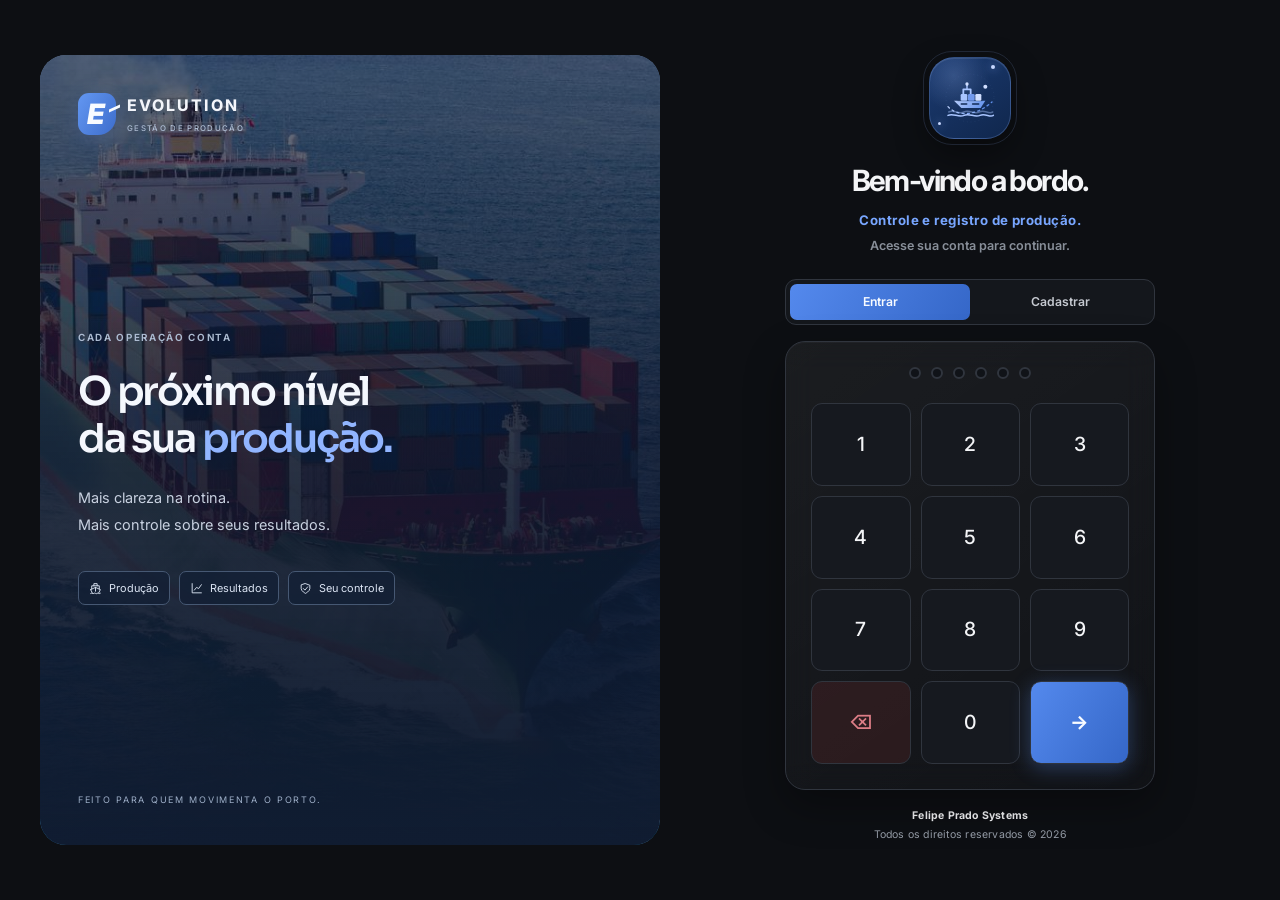
==== index.html @ 331cbc23 "Add files via upload" ====
<!DOCTYPE html>
<html lang="pt-BR">
<head>
    <meta charset="UTF-8">
    <meta name="viewport" content="width=device-width, initial-scale=1.0, maximum-scale=1.0, user-scalable=no, viewport-fit=cover">
    <meta name="theme-color" content="#0d0f13">
    <meta name="apple-mobile-web-app-capable" content="yes">
    <meta name="mobile-web-app-capable" content="yes">
    <meta name="apple-mobile-web-app-status-bar-style" content="black-translucent">
    <meta name="apple-mobile-web-app-title" content="Evolution">
    <title>EVOLUTION V7.1 | Felipe Prado Systems</title>
    <link rel="icon" type="image/svg+xml" href="[data-uri]">
    <link rel="stylesheet" href="estilos.css?v=7.1">
    <link rel="stylesheet" href="visual.css?v=7.1">
    <script src="https://www.gstatic.com/firebasejs/10.14.1/firebase-app-compat.js"></script>
    <script src="https://www.gstatic.com/firebasejs/10.14.1/firebase-auth-compat.js"></script>
    <script src="https://www.gstatic.com/firebasejs/10.14.1/firebase-firestore-compat.js"></script>
    <script src="https://www.gstatic.com/firebasejs/10.14.1/firebase-storage-compat.js"></script>
    <script src="https://cdnjs.cloudflare.com/ajax/libs/jspdf/2.5.1/jspdf.umd.min.js"></script>
    <script src="https://cdnjs.cloudflare.com/ajax/libs/jspdf-autotable/3.5.28/jspdf.plugin.autotable.min.js"></script>
</head>
<body>
    <div class="ambient-bg"></div>
    <div class="toast-container" id="toastContainer"></div>
    <div id="goalCelebrationContainer"></div>

    <!-- TELA DE BLOQUEIO NÃO-VIP (01/04/2026+) -->
    <div id="turtleBlockScreen" class="turtle-screen-hidden">
        <div class="turtle-bg-text">VIP • VIP • VIP • VIP • VIP • VIP • VIP • VIP • VIP • VIP • VIP • VIP • VIP • VIP • VIP • VIP • VIP • VIP</div>
        <video id="turtleChar" autoplay muted playsinline>
            <source src="turtle.mp4" type="video/mp4">
        </video>
        <div id="turtleBubble" class="turtle-bubble-hidden"></div>
        <div class="turtle-loading-box">
            <div class="turtle-loading-label">
                <span id="turtleLoadingText">Carregando suas informações</span><span class="turtle-dots"><span>.</span><span>.</span><span>.</span></span>
            </div>
            <div class="turtle-progress-track">
                <div class="turtle-progress-bar" id="turtleProgressBar"></div>
            </div>
            <div class="turtle-progress-pct" id="turtleProgressPct">0%</div>
        </div>
        <button onclick="if(window.TurtleBlock)window.TurtleBlock.hide();app.logout();" style="position:absolute;bottom:22px;right:22px;background:rgba(255,255,255,0.08);color:#aac;border:1px solid rgba(255,255,255,0.18);border-radius:8px;padding:7px 18px;font-size:0.8rem;cursor:pointer;z-index:30;letter-spacing:0.04em;">Sair</button>
    </div>

    <!-- MODAIS -->
    <div class="modal-overlay" id="iosInstallModal" onclick="app.closeModalOnOverlay(event, 'iosInstallModal')">
        <div class="modal-content">
            <div class="modal-header" style="justify-content: center;">
                <h3 class="modal-title" style="color: var(--primary);">Instalar no iPhone</h3>
            </div>
            <div class="modal-body">
                <p style="margin-bottom: 20px; font-size: 0.9rem; color: var(--text-secondary); line-height: 1.5; text-align: center;">A Apple não permite instalação automática. Siga os passos:</p>
                <div class="ios-steps">
                    <div class="ios-step"><div class="ios-step-icon">1</div><div>Toque no botão Compartilhar na barra inferior do Safari</div></div>
                    <div class="ios-step"><div class="ios-step-icon">2</div><div>Role para baixo e toque em Adicionar à Tela de Início</div></div>
                    <div class="ios-step"><div class="ios-step-icon">3</div><div>Toque em Adicionar no canto superior direito</div></div>
                </div>
                <button class="btn btn-glass" onclick="app.closeModal('iosInstallModal')" style="width: 100%;">Entendi</button>
            </div>
        </div>
    </div>

    <div class="modal-overlay" id="confirmActionModal" onclick="app.closeModalOnOverlay(event, 'confirmActionModal')">
        <div class="modal-content" style="text-align: center;">
            <div class="modal-header" style="justify-content: center;"><h3 class="modal-title" id="confirmActionTitle" style="color: var(--danger);">Confirmação</h3></div>
            <div class="modal-body">
                <div style="font-size: 2.5rem; margin-bottom: 16px;" id="confirmActionIcon"><span class="ui-icon icon-warning" aria-hidden="true"></span></div>
                <p style="margin-bottom: 20px; font-size: 0.9rem; color: var(--text-secondary);" id="confirmActionText">Tem certeza?</p>
                <div style="display: flex; gap: 10px;">
                    <button class="btn btn-glass" onclick="app.closeModal('confirmActionModal')">Cancelar</button>
                    <button class="btn btn-danger" id="btnConfirmActionExec">Confirmar</button>
                </div>
            </div>
        </div>
    </div>

    <!-- Edit Record Modal -->
    <div class="modal-overlay" id="editModal" onclick="app.closeModalOnOverlay(event, 'editModal')">
        <div class="modal-content" style="max-width: 380px;">
            <div class="modal-header"><h3 class="modal-title">Editar Registro</h3></div>
            <div class="modal-body">
                <div class="input-group">
                    <label class="input-label">Navio</label>
                    <input type="text" id="editNavio" style="text-transform: uppercase;">
                </div>
                <div class="input-group">
                    <label class="input-label">Porto</label>
                    <select id="editPorto"><option value="brmao">BrMao</option><option value="brita">BrIta</option></select>
                </div>
                <div class="input-row">
                    <div class="input-group"><label class="input-label">Data</label><input type="date" id="editData" onchange="app.adjustEditTipoForDate()"></div>
                    <div class="input-group"><label class="input-label">Conf.</label><input type="number" id="editQtdConf" min="1" step="1"></div>
                </div>
                <div class="input-row">
                    <div class="input-group"><label class="input-label">Turno</label><select id="editTurno" onchange="app.adjustEditFields()"><option value="07x15">07x15</option><option value="15x23">15x23</option><option value="23x07">23x07</option><option value="07x19">07x19</option><option value="19x07">19x07</option></select></div>
                    <div class="input-group"><label class="input-label">Tipo</label><select id="editTipo"><option value="normal">Normal</option><option value="feriado">Feriado</option></select></div>
                </div>
                <div id="editCampos">
                    <div class="input-row">
                        <div class="input-group"><label class="input-label">15h-19h</label><input type="number" id="editP1" placeholder="0"></div>
                        <div class="input-group"><label class="input-label">19h-23h</label><input type="number" id="editP2" placeholder="0"></div>
                    </div>
                </div>
                <div style="display: flex; gap: 10px; margin-top: 16px; justify-content: flex-end;">
                    <button class="btn btn-glass" onclick="app.closeModal('editModal')">Cancelar</button>
                    <button class="btn btn-primary" onclick="app.saveEditedEntry()">Salvar</button>
                </div>
            </div>
        </div>
    </div>

    <!-- Aviso exibido enquanto o BrIta ainda aguarda liberacao -->
    <div class="modal-overlay" id="britaNoticeModal" onclick="app.closeModalOnOverlay(event, 'britaNoticeModal')">
        <div class="modal-content" style="max-width: 400px; text-align: center;">
            <div class="modal-header" style="justify-content: center;">
                <h3 class="modal-title" style="color: var(--accent);">BrIta em atualização</h3>
            </div>
            <div class="modal-body">
                <div style="font-size: 2.3rem; margin-bottom: 14px;"><span class="ui-icon icon-clock" aria-hidden="true"></span></div>
                <p style="font-size: 0.9rem; color: var(--text-secondary); line-height: 1.6; margin-bottom: 20px;">
                    A opção BrIta está em fase de implantação. O desenvolvimento aguarda a confirmação da operação em outro porto e a validação dos valores aplicáveis. Assim que essas informações forem confirmadas, o administrador liberará o uso desta opção.
                </p>
                <button class="btn btn-primary" onclick="app.closeModal('britaNoticeModal')">Entendi</button>
            </div>
        </div>
    </div>

    <!-- Confirmar Registro (pre-visualizacao antes de ir para o historico) -->
    <div class="modal-overlay" id="entryPreviewModal" onclick="app.closeModalOnOverlay(event, 'entryPreviewModal')">
        <div class="modal-content" style="max-width: 400px;">
            <div class="modal-header" style="justify-content: center;">
                <h3 class="modal-title" style="color: var(--success);">Confirmar Registro</h3>
            </div>
            <div class="modal-body">
                <p style="text-align:center; font-size: 0.8rem; color: var(--text-secondary); margin-bottom: 14px;">Confira os dados antes de adicionar ao histórico</p>
                <div class="entry-preview-card" id="entryPreviewCard"></div>
                <div style="display:flex; gap:10px; margin-top:18px;">
                    <button class="btn btn-glass" onclick="app.editPendingEntry()"><span class="ui-icon icon-edit" aria-hidden="true"></span> Editar</button>
                    <button class="btn btn-success" id="btnConfirmEntry" onclick="app.confirmSaveEntry()">✓ Confirmar</button>
                </div>
            </div>
        </div>
    </div>

    <!-- Day Summary Modal -->
    <div class="modal-overlay" id="daySummaryModal" onclick="app.closeModalOnOverlay(event, 'daySummaryModal')">
        <div class="modal-content" style="max-width: 400px;">
            <div class="modal-header">
                <h3 class="modal-title" id="daySummaryTitle" style="display:flex;align-items:center;gap:8px;">
                    <span style="font-size:1.1rem;"><span class="ui-icon icon-calendar" aria-hidden="true"></span></span> Resumo do Dia
                </h3>
                <button class="modal-close" onclick="app.closeModal('daySummaryModal')">✕</button>
            </div>
            <div class="modal-body" style="padding-top:0;">
                <div id="daySummaryContent"></div>
                <div style="margin-top: 14px;">
                    <button class="btn btn-glass" onclick="app.closeModal('daySummaryModal')" style="height:40px;">Fechar</button>
                </div>
            </div>
        </div>
    </div>

    <div class="modal-overlay" id="confirmModal" onclick="app.closeModalOnOverlay(event, 'confirmModal')">
        <div class="modal-content" style="text-align: center;">
            <div class="modal-header" style="justify-content: center;"><h3 class="modal-title" style="color: var(--danger);">Confirmar Exclusao</h3></div>
            <div class="modal-body">
                <div style="font-size: 2.5rem; margin-bottom: 16px;"><span class="ui-icon icon-trash" aria-hidden="true"></span></div>
                <p style="margin-bottom: 20px; font-size: 0.9rem; color: var(--text-secondary);">Tem certeza que deseja excluir este registro permanentemente?</p>
                <div style="display: flex; gap: 10px;">
                    <button class="btn btn-glass" onclick="app.closeModal('confirmModal')">Cancelar</button>
                    <button class="btn btn-danger" onclick="app.executeDelete()">Excluir</button>
                </div>
            </div>
        </div>
    </div>

    <!-- DELETE AVATAR CONFIRM MODAL -->
    <div class="modal-overlay" id="deleteAvatarModal" onclick="app.closeModalOnOverlay(event, 'deleteAvatarModal')">
        <div class="modal-content" style="text-align: center;">
            <div class="modal-header" style="justify-content: center;"><h3 class="modal-title" style="color: var(--danger);">Remover Foto</h3></div>
            <div class="modal-body">
                <div style="font-size: 2.5rem; margin-bottom: 16px;"><span class="ui-icon icon-trash" aria-hidden="true"></span></div>
                <p style="margin-bottom: 20px; font-size: 0.9rem; color: var(--text-secondary);">Tem certeza que deseja remover sua foto de perfil?</p>
                <div style="display: flex; gap: 10px;">
                    <button class="btn btn-glass" onclick="app.closeModal('deleteAvatarModal')">Cancelar</button>
                    <button class="btn btn-danger" onclick="app.executeDeleteAvatar()">Remover</button>
                </div>
            </div>
        </div>
    </div>

    <!-- LOGIN SCREEN -->
    <div class="login-screen" id="loginScreen">
        <div class="login-story"><a class="brand-lockup" href="#"> <span class="brand-symbol">E<span></span></span><span>EVOLUTION<small>GESTÃO DE PRODUÇÃO</small></span></a><div class="login-story-copy"><span class="workspace-eyebrow">CADA OPERAÇÃO CONTA</span><h2>O próximo nível<br>da sua <span>produção.</span></h2><p>Mais clareza na rotina.<br>Mais controle sobre seus resultados.</p><div class="login-story-tags"><span><span class="ui-icon icon-ship" aria-hidden="true"></span> Produção</span><span><span class="ui-icon icon-chart" aria-hidden="true"></span> Resultados</span><span><span class="ui-icon icon-shield" aria-hidden="true"></span> Seu controle</span></div></div><span class="login-story-footer">FEITO PARA QUEM MOVIMENTA O PORTO.</span></div><div class="login-container">
            <div class="login-hero">
                <div class="sindicato-emblem login-voyage-emblem" aria-hidden="true">
                    <span class="emblem-orbit emblem-orbit-one"></span>
                    <span class="emblem-orbit emblem-orbit-two"></span>
                    <svg class="sindicato-icon login-voyage-icon" viewBox="0 0 96 96" fill="none" xmlns="http://www.w3.org/2000/svg">
                        <circle class="voyage-compass" cx="48" cy="48" r="36" stroke="currentColor" stroke-opacity=".16"/>
                        <path class="voyage-route" d="M15 61C28 75 55 77 81 54" stroke="url(#voyageGradient)" stroke-width="2" stroke-linecap="round" stroke-dasharray="3 5"/>
                        <path class="voyage-wave voyage-wave-back" d="M16 69C24 65 31 73 39 69C47 65 54 73 62 69C70 65 76 73 82 69" stroke="currentColor" stroke-width="2.3" stroke-linecap="round"/>
                        <g class="voyage-ship">
                            <path d="M24 52H71L64 63H35L24 52Z" fill="url(#voyageGradient)"/>
                            <path d="M30 52H66" stroke="#112A54" stroke-width="2" stroke-linecap="round" opacity=".42"/>
                            <rect class="voyage-container voyage-container-one" x="34" y="42" width="10" height="10" rx="1.8" fill="#A9C5FF"/>
                            <rect class="voyage-container voyage-container-two" x="45" y="42" width="10" height="10" rx="1.8" fill="#7199ED"/>
                            <rect class="voyage-container voyage-container-three" x="56" y="42" width="9" height="10" rx="1.8" fill="#D1DFFF"/>
                            <path d="M38 42V35H49V42" stroke="currentColor" stroke-width="2.7" stroke-linejoin="round"/>
                            <path d="M43.5 35V29" stroke="currentColor" stroke-width="2.2" stroke-linecap="round"/>
                            <circle class="voyage-beacon" cx="43.5" cy="27" r="2.5" fill="#C7D8FF"/>
                            <path d="M35 57H43M52 57H61" stroke="#112A54" stroke-width="2.4" stroke-linecap="round"/>
                        </g>
                        <path class="voyage-wave voyage-wave-front" d="M15 74C23 70 31 78 39 74C47 70 55 78 63 74C71 70 78 78 83 74" stroke="currentColor" stroke-width="2.3" stroke-linecap="round"/>
                        <circle class="voyage-spark" cx="71" cy="31" r="3" fill="#A9C5FF"/>
                        <defs><linearGradient id="voyageGradient" x1="25" y1="35" x2="70" y2="65" gradientUnits="userSpaceOnUse"><stop stop-color="#C7D8FF"/><stop offset="1" stop-color="#5F8FEA"/></linearGradient></defs>
                    </svg>
                </div>
                <h1 class="login-title">Bem-vindo a bordo.</h1>
                <p class="login-slogan">Controle e registro de produção.</p>
                <p class="login-subtitle">Acesse sua conta para continuar.</p>
            </div>

            <div class="login-mode-toggle">
                <button class="login-mode-btn active" onclick="app.setLoginMode('login')" id="btnModeLogin">Entrar</button>
                <button class="login-mode-btn" onclick="app.setLoginMode('register')" id="btnModeRegister">Cadastrar</button>
            </div>

            <div class="login-card">
                <div class="login-section active" id="loginSection">
                    <div class="pin-display" id="pinDisplay">
                        <div class="pin-dot"></div><div class="pin-dot"></div><div class="pin-dot"></div>
                        <div class="pin-dot"></div><div class="pin-dot"></div><div class="pin-dot"></div>
                    </div>
                    <div class="keypad">
                        <button class="key-btn" onclick="app.addDigit(1, this)">1</button>
                        <button class="key-btn" onclick="app.addDigit(2, this)">2</button>
                        <button class="key-btn" onclick="app.addDigit(3, this)">3</button>
                        <button class="key-btn" onclick="app.addDigit(4, this)">4</button>
                        <button class="key-btn" onclick="app.addDigit(5, this)">5</button>
                        <button class="key-btn" onclick="app.addDigit(6, this)">6</button>
                        <button class="key-btn" onclick="app.addDigit(7, this)">7</button>
                        <button class="key-btn" onclick="app.addDigit(8, this)">8</button>
                        <button class="key-btn" onclick="app.addDigit(9, this)">9</button>
                        <button class="key-btn delete" onclick="app.removeDigit(this)">⌫</button>
                        <button class="key-btn" onclick="app.addDigit(0, this)">0</button>
                        <button class="key-btn action" id="btnLoginAction" onclick="app.login()">→</button>
                    </div>
                </div>

                <div class="register-section" id="registerSection">
                    <div id="registerForm">
                        <div class="input-group">
                            <label class="input-label">Nome Completo</label>
                            <input type="text" id="regName" placeholder="Digite seu nome completo" style="text-transform: uppercase;">
                        </div>
                        <div class="input-group">
                            <label class="input-label">Senha (4 a 6 digitos)</label>
                            <input type="password" id="regCode" placeholder="Crie uma senha numerica" maxlength="6" inputmode="numeric">
                            <div class="input-hint">De 4 a 6 numeros. Esta sera sua senha de acesso.</div>
                        </div>
                        <div class="input-group">
                            <label class="input-label">Confirmar Senha</label>
                            <input type="password" id="regCodeConfirm" placeholder="Repita a senha" maxlength="6" inputmode="numeric">
                        </div>
                        <button class="btn btn-orange" onclick="app.submitRegistration()">Solicitar Cadastro</button>
                    </div>
                    <div id="registerStatus" class="register-status hidden">
                        <div class="register-status-icon"><span class="ui-icon icon-clock" aria-hidden="true"></span></div>
                        <div class="register-status-title">Cadastro em Análise</div>
                        <div class="register-status-text">Seu pedido foi enviado para aprovação do administrador.<br>Você receberá uma notificação quando for aprovado.</div>
                        <div style="margin-top: 12px;"><span class="pending-badge"><span class="pending-dot"></span>Aguardando Aprovação</span></div>
                        <button class="btn btn-glass" style="margin-top: 16px;" onclick="app.backToLogin()">Voltar para Login</button>
                    </div>
                </div>
            </div>

            <div class="login-footer"><div>Felipe Prado Systems</div><div>Todos os direitos reservados © 2026</div></div>
        </div>
    </div>

    <!-- MAIN APP -->
    <!-- AVISO ENCERRAMENTO GRATUITO - auto-remove apos 31/03/2026 -->
    <div class="modal-overlay" id="announcementModal" onclick="app.closeModalOnOverlay(event, 'announcementModal')">
        <div class="modal-content" style="text-align: center; border: 1px solid var(--border);">
            <div class="modal-header" style="justify-content: center;"><h3 class="modal-title" style="color: var(--primary); letter-spacing: 1px;">Aviso Importante</h3></div>
            <div class="modal-body" style="text-align: left; line-height: 1.7;">
                <p style="color: var(--text-secondary); font-size: 0.85rem; margin-bottom: 14px;">Nos últimos meses, o Evolution foi disponibilizado gratuitamente enquanto diversas melhorias eram implementadas. Durante esse período, o sistema evoluiu bastante com base no uso real — tornando-se uma ferramenta cada vez mais prática e essencial para o dia a dia.</p>
                <div style="background: rgba(239, 68, 68, 0.08); padding: 12px 14px; border-radius: 10px; margin-bottom: 14px; border-left: 3px solid var(--danger);">
                    <strong style="color: var(--danger); font-size: 0.9rem;">O acesso gratuito se encerra no dia 31/03.</strong>
                </div>
                <p style="color: var(--text); font-size: 0.85rem; margin-bottom: 14px;">A partir de abril, o Evolution passa a operar no formato VIP com mensalidade de <strong style="color: var(--primary);">R$ 25,00</strong> — para manter o sistema funcionando com suporte e atualizações constantes.</p>
                <div style="background: rgba(37, 99, 235, 0.06); padding: 12px 14px; border-radius: 10px; margin-bottom: 16px; border-left: 3px solid var(--primary);">
                    <span style="color: var(--text); font-size: 0.82rem;">Caso prefira não aderir, salve seus dados antes do prazo:<br><strong style="color: var(--primary);">Configurações → Baixar PDF</strong></span>
                </div>
                <p style="color: var(--text-secondary); font-size: 0.8rem; margin-bottom: 4px;">Agradecemos a todos que fizeram parte dessa fase de evolução do aplicativo.</p>
                <p style="color: var(--text); font-weight: 800; font-size: 0.85rem;">Felipe Prado</p>
            </div>
            <button class="btn btn-primary" onclick="app.confirmAnnouncement()" style="width: 100%;">Confirmar</button>
        </div>
    </div>

    <div class="app-container hidden" id="mainApp">
        <!-- BANNER AVISO - auto-remove apos 31/03/2026 -->
        <div id="announcementBanner" class="announcement-banner hidden" onclick="app.openModal('announcementModal')">
            <span><span class="ui-icon icon-warning" aria-hidden="true"></span> Acesso gratuito encerra 31/03 — <strong>Saiba mais</strong></span>
        </div>
        <aside class="app-sidebar" aria-label="Menu principal">
            <a class="brand-lockup" href="#mainApp" data-workspace-target="overview"><span class="brand-symbol">E<span></span></span><span>EVOLUTION<small>GESTÃO DE PRODUÇÃO</small></span></a>
            <div class="sidebar-label">WORKSPACE</div>
            <nav class="sidebar-nav"><button type="button" class="workspace-nav active" data-workspace-target="overview" aria-current="page"><span class="ui-icon icon-chart" aria-hidden="true"></span><span>Visão geral</span></button><button type="button" class="workspace-nav" data-workspace-target="secNew"><span class="ui-icon icon-plus" aria-hidden="true"></span><span>Registrar produção</span><span class="nav-plus">+</span></button><button type="button" class="workspace-nav" data-workspace-target="secCal"><span class="ui-icon icon-calendar" aria-hidden="true"></span><span>Calendário</span></button><button type="button" class="workspace-nav" data-workspace-target="secRel"><span class="ui-icon icon-report" aria-hidden="true"></span><span>Gerar relatório</span></button><button type="button" class="workspace-nav" data-workspace-target="secSim"><span class="ui-icon icon-calculator" aria-hidden="true"></span><span>Simulador rápido</span></button><button type="button" class="workspace-nav" data-workspace-target="secChart"><span class="ui-icon icon-chart" aria-hidden="true"></span><span>Performance</span></button><button type="button" class="workspace-nav" data-workspace-target="secHist"><span class="ui-icon icon-inbox" aria-hidden="true"></span><span>Histórico</span></button></nav>
            <div class="sidebar-bottom"><div class="sidebar-port"><span class="ui-icon icon-anchor" aria-hidden="true"></span><span>Conectado à sua jornada<small>Do porto aos seus resultados.</small></span></div><button type="button" class="workspace-nav" onclick="app.openModal('configModal')"><span class="ui-icon icon-settings" aria-hidden="true"></span><span>Configurações</span></button><span class="sidebar-version">EVOLUTION <b>7.1</b></span></div>
        </aside>
        <header class="app-header">
            <div class="header-location"><span class="ui-icon icon-anchor" aria-hidden="true"></span><span>Workspace <i>/</i> <strong>Visão geral</strong></span></div>
            <div class="user-pill" onclick="app.openModal('profileModal')">
                <div class="avatar" id="userAvatarContainer">
                    <span id="userAvatarInitials">FP</span>
                    <img id="userAvatarImg" src="" class="hidden" alt="Avatar">
                </div>
                <div class="user-info">
                    <h3 id="userName">Usuario <span id="vipBadge" class="vip-badge hidden">VIP</span></h3>
                    <span class="status-text"><span class="status-dot"></span>Online</span>
                </div>
            </div>
            <div class="header-actions">
                <button class="icon-btn admin-btn hidden" id="btnAdmin" onclick="app.openModal('adminModal')" title="Admin"><span class="ui-icon icon-shield" aria-hidden="true"></span></button>
                <div class="header-actions-sep hidden" id="adminSep"></div>
                <button class="icon-btn" onclick="app.toggleTheme()" title="Tema"><span class="ui-icon icon-theme" aria-hidden="true"></span></button>
                <button class="icon-btn" onclick="app.openModal('configModal')" title="Config"><span class="ui-icon icon-settings" aria-hidden="true"></span></button>
            </div>
        </header>

        <main class="app-content">
            <section class="workspace-heading" aria-label="Painel de operações">
                <div class="workspace-hero-copy"><span class="workspace-eyebrow"><span></span> SEU CENTRO DE OPERAÇÕES</span><h1>Sua produção.<br><span>Em outro nível.</span></h1><p>Acompanhe cada operação. Valorize cada resultado.</p><button type="button" class="hero-action" data-workspace-target="secNew"><span class="ui-icon icon-plus" aria-hidden="true"></span> Nova produção <span aria-hidden="true">↗</span></button></div>
                <div class="hero-caption"><span class="ui-icon icon-anchor" aria-hidden="true"></span><span>EVOLUTION<small>Precisão em cada jornada.</small></span></div>
            </section>
            <!-- Acesso Rapido: Modallport -->
            <div class="quick-links-bar fade-in">
                <button class="quick-link-btn" onclick="window.open('http://modallport.grupochibatao.com.br:2424/modallweb/SIDWebPanels/PanelProgramacaoBerco', '_blank', 'noopener')"><span class="ui-icon icon-anchor" aria-hidden="true"></span> <span>Progr. Berço</span></button>
                <button class="quick-link-btn" onclick="window.open('http://modallport.grupochibatao.com.br:2424/modallweb/Home/Navios', '_blank', 'noopener')"><span class="ui-icon icon-ship" aria-hidden="true"></span> <span>Navios</span></button>
            </div>
            <!-- Dashboard Controls -->
            <div class="dashboard-controls fade-in"><div class="dashboard-heading"><span class="workspace-eyebrow">SEUS RESULTADOS</span><div class="dashboard-title-row"><h2>Visão Financeira</h2><button type="button" id="financialVisibilityToggle" class="dashboard-visibility-toggle" onclick="app.toggleFinancialValues()" aria-label="Exibir valores financeiros" aria-pressed="true" title="Ocultar valores"><span id="financialVisibilityIcon" class="ui-icon icon-eye" aria-hidden="true"></span></button></div></div>
                <div class="dashboard-controls-compact">
                    <div class="segmented-control-mini" id="dashboardSegmentedControl" data-state="all">
                        <div class="segment-highlight-mini"></div>
                        <button id="btnFilterAll" class="segment-btn-mini active" onclick="app.setDashboardMode('all')">
                            <span style="font-size: 0.9rem;">∞</span><span>Todos</span>
                        </button>
                        <button id="btnFilterMonth" class="segment-btn-mini" onclick="app.setDashboardMode('month')">
                            <span style="font-size: 0.9rem;"><span class="ui-icon icon-calendar" aria-hidden="true"></span></span><span>Mensal</span>
                        </button>
                    </div>
                    <div id="monthSelectorInline" class="month-selector-inline">
                        <span class="month-label">Periodo:</span>
                        <input type="month" id="dashboardMonthInput" class="month-input-compact" onchange="app.updateDashboard()">
                    </div>
                </div>
            </div>

            <!-- Stats Grid -->
            <div class="dashboard-grid fade-in">
                <div class="stat-card bruto" id="cardBruto"><span class="stat-icon"><span class="ui-icon icon-chart" aria-hidden="true"></span></span>
                    <div class="stat-label">Total Bruto</div>
                    <div class="stat-value" id="dashBruto">R$ 0,00</div>
                    <div class="stat-meta">Acumulado</div>
                </div>
                <div class="stat-card liquido" id="cardLiquido"><span class="stat-icon"><span class="ui-icon icon-report" aria-hidden="true"></span></span>
                    <div class="stat-label">Total líquido</div>
                    <div class="stat-value" id="dashLiq">R$ 0,00</div>
                    <div class="stat-meta">Recebimento</div>
                </div>
                <div class="stat-card pendente" role="button" tabindex="0" aria-label="Ver registros pendentes" onclick="app.setFilter('pending'); app.navigateWorkspace('secHist')" onkeydown="if(event.key==='Enter'||event.key===' '){event.preventDefault();this.click();}"><span class="stat-icon"><span class="ui-icon icon-clock" aria-hidden="true"></span></span>
                    <div class="stat-label">Pendente</div>
                    <div class="stat-value" id="dashPend" style="color: var(--danger);">R$ 0,00</div>
                    <div class="stat-meta" id="countPend">0 servicos</div>
                </div>
                <div class="stat-card pago" role="button" tabindex="0" aria-label="Ver registros recebidos" onclick="app.setFilter('paid'); app.navigateWorkspace('secHist')" onkeydown="if(event.key==='Enter'||event.key===' '){event.preventDefault();this.click();}"><span class="stat-icon"><span class="ui-icon icon-check" aria-hidden="true"></span></span>
                    <div class="stat-label">Recebido</div>
                    <div class="stat-value" id="dashPago" style="color: var(--success);">R$ 0,00</div>
                    <div class="stat-meta" id="countPago">0 servicos</div>
                </div>
            </div>

            <!-- Meta Card -->
            <div class="meta-card fade-in" id="metaCard" style="display: none;">
                <div class="meta-header">
                    <div class="meta-title">Meta de Recebimento</div>
                    <div class="meta-value" id="metaValor">R$ 0,00</div>
                </div>
                <div class="progress-container">
                    <div class="progress-bar" id="metaProgress" style="width: 0%"></div>
                </div>
                <div class="progress-text">
                    <span id="metaAtual">R$ 0,00 acumulado</span>
                    <span id="metaPercent">0%</span>
                </div>
            </div>

            <div class="operations-heading"><div><span class="workspace-eyebrow">SUA ROTINA, ORGANIZADA</span><h2>Central de operações</h2></div><span class="operations-detail">Tudo pronto para o próximo registro <span class="ui-icon icon-anchor" aria-hidden="true"></span></span></div>
            <div class="operations-grid"><div class="production-column"><!-- New Entry -->
            <div class="section fade-in" id="secNew">
                <div class="section-header" onclick="app.toggleSection('secNew'); app.suggestDefaultTurno()">
                    <div class="section-title-group">
                        <div class="section-icon"><span class="ui-icon icon-plus" aria-hidden="true"></span></div>
                        <div class="section-titles"><h3>Registrar Produção</h3><p>Adicionar ao histórico</p></div>
                    </div>
                    <div class="section-arrow"><span class="ui-icon icon-chevron" aria-hidden="true"></span></div>
                </div>
                <div class="section-content">
                    <div class="section-inner">
                        <div class="input-group port-selector-group">
                            <label class="input-label">Porto</label>
                            <select id="calcPorto" class="port-selector-compact" onchange="app.handlePortChange('calcPorto')">
                                <option value="brmao">BrMao</option>
                                <option value="brita">BrIta</option>
                            </select>
                        </div>
                        <div class="input-group navio-suggestions">
                            <label class="input-label">Navio</label>
                            <div class="navio-input-wrapper">
                                <input type="text" id="calcNavio" style="text-transform: uppercase;" placeholder="Nome do navio" autocomplete="off" autocorrect="off" spellcheck="false" oncontextmenu="return false" oninput="app._onNavioInput(this,'calcNavio')" onfocus="app.showNavioSuggestions('calcNavio')">
                                <button class="navio-clear-btn" id="calcNavioClear" onclick="app.clearNavioInput('calcNavio')" tabindex="-1">✕</button>
                            </div>
                            <!-- Caixa de sugestoes dinamica para o campo calcNavio -->
                            <div class="navio-suggestions-list" id="calcNavioSuggestions" style="display: none;"></div>
                        </div>
                        <div class="input-row">
                            <div class="input-group"><label class="input-label">Data</label><input type="date" id="calcData" onchange="app.adjustCalcTipoForDate()"></div>
                            <div class="input-group"><label class="input-label">Conf.</label><input type="number" id="calcQtdConf" value="3" min="1" step="1" inputmode="numeric"></div>
                        </div>
                        <div class="input-row">
                            <div class="input-group"><label class="input-label">Turno</label><select id="calcTurno" onchange="app.adjustCalcFields()"><option value="07x15">07x15</option><option value="15x23" selected>15x23</option><option value="23x07">23x07</option><option value="07x19">07x19</option><option value="19x07">19x07</option></select></div>
                            <div class="input-group"><label class="input-label">Tipo</label><select id="calcTipoDia"><option value="normal">Normal</option><option value="feriado">Feriado</option></select></div>
                        </div>
                        <div id="calcCampos">
                            <div class="input-row">
                                <div class="input-group"><label class="input-label">15h-19h</label><div class="input-with-calc"><input type="number" id="calcP1" placeholder="0" inputmode="numeric"><button type="button" class="calc-helper-btn" onclick="app.openCalcHelper('calcP1')" title="Somar produtividade" aria-label="Somar produtividade"><span class="ui-icon icon-calculator" aria-hidden="true"></span></button></div></div>
                                <div class="input-group"><label class="input-label">19h-23h</label><div class="input-with-calc"><input type="number" id="calcP2" placeholder="0" inputmode="numeric"><button type="button" class="calc-helper-btn" onclick="app.openCalcHelper('calcP2')" title="Somar produtividade" aria-label="Somar produtividade"><span class="ui-icon icon-calculator" aria-hidden="true"></span></button></div></div>
                            </div>
                        </div>
                        <div class="photo-import-card" id="entryPhotoImportCard" style="display: none;" aria-labelledby="entryPhotoImportTitle">
                            <div class="photo-import-copy">
                                <strong id="entryPhotoImportTitle">Importar produção por foto</strong>
                                <span>Leia todas as LBS da tabela e preencha a produção do turno.</span>
                            </div>
                            <label class="photo-import-button">
                                <span class="ui-icon icon-report" aria-hidden="true"></span>
                                Selecionar foto
                                <input class="photo-file-input" type="file" id="entryPhotoInput" accept="image/jpeg,image/png,image/webp,.jpg,.jpeg,.png,.webp,.heic,.heif" onchange="app.startPhotoImport('entry', this)">
                            </label>
                        </div>
                        <button class="btn btn-success" id="btnSaveEntry" onclick="app.saveEntry()" style="margin-top: 4px;">Salvar Registro</button>
                    </div>
                </div>
            </div><div class="tools-heading">FERRAMENTAS DE PRODUÇÃO</div><!-- Simulator -->
            <div class="section fade-in" id="secSim">
                <div class="section-header" onclick="app.toggleSection('secSim')">
                    <div class="section-title-group">
                        <div class="section-icon"><span class="ui-icon icon-calculator" aria-hidden="true"></span></div>
                        <div class="section-titles"><h3>Simulador rápido</h3><p>Calcule sem salvar</p></div>
                    </div>
                    <div class="section-arrow"><span class="ui-icon icon-chevron" aria-hidden="true"></span></div>
                </div>
                <div class="section-content">
                    <div class="section-inner">
                        <div class="input-row-3">
                            <div class="input-group">
                                <label class="input-label">Turno</label>
                                <select id="simTurno" onchange="app.updateSimFields()">
                                    <option value="07x15">07x15</option>
                                    <option value="15x23" selected>15x23</option>
                                    <option value="23x07">23x07</option>
                                    <option value="07x19">07x19</option>
                                    <option value="19x07">19x07</option>
                                </select>
                            </div>
                            <div class="input-group">
                                <label class="input-label">Tipo</label>
                                <select id="simTipo" onchange="app.calcularSimulacao()">
                                    <option value="normal">Normal</option>
                                    <option value="feriado">Feriado</option>
                                </select>
                            </div>
                            <div class="input-group">
                                <label class="input-label">Conf.</label>
                                <input type="number" id="simConf" value="3" min="1" step="1" oninput="app.calcularSimulacao()" inputmode="numeric">
                            </div>
                        </div>
                        <div id="simCampos">
                            <div class="input-row">
                                <div class="input-group"><label class="input-label">15h-19h</label><input type="number" id="simP1" placeholder="0" oninput="app.calcularSimulacao()" inputmode="numeric"></div>
                                <div class="input-group"><label class="input-label">19h-23h</label><input type="number" id="simP2" placeholder="0" oninput="app.calcularSimulacao()" inputmode="numeric"></div>
                            </div>
                        </div>
                        <div class="sim-result">
                            <div class="sim-result-label">Projeção por Conferente</div>
                            <div class="sim-result-value" id="simResult">R$ 0,00</div>
                            <div class="sim-result-detail" id="simDetalhe">Bruto: R$ 0,00 | Liquido: R$ 0,00</div>
                        </div>
                    </div>
                </div>
            </div><!-- Report -->
            <div class="section fade-in" id="secRel">
                <div class="section-header" onclick="app.toggleSection('secRel')">
                    <div class="section-title-group">
                        <div class="section-icon"><span class="ui-icon icon-report" aria-hidden="true"></span></div>
                        <div class="section-titles"><h3>Gerar Relatório</h3><p>Formato para envio</p></div>
                    </div>
                    <div class="section-arrow"><span class="ui-icon icon-chevron" aria-hidden="true"></span></div>
                </div>
                <div class="section-content">
                    <div class="section-inner">
                        <div class="input-group navio-suggestions"><label class="input-label">Navio</label><div class="navio-input-wrapper"><input type="text" id="relNavio" style="text-transform: uppercase;" placeholder="Nome do navio" autocomplete="off" autocorrect="off" spellcheck="false" oncontextmenu="return false" oninput="app._onNavioInput(this,'relNavio')" onfocus="app.showNavioSuggestions('relNavio')"><button class="navio-clear-btn" id="relNavioClear" onclick="app.clearNavioInput('relNavio')" tabindex="-1">✕</button></div><!-- Caixa de sugestoes dinamica para o campo relNavio --><div class="navio-suggestions-list" id="relNavioSuggestions" style="display: none;"></div></div>
                        <div class="input-group"><label class="input-label">Data</label><input type="date" id="relData"></div>
                        <div class="input-row-3">
                            <div class="input-group"><label class="input-label">Turno</label><select id="relTurno" onchange="app.toggleRelatorioCampos()"><option value="07x15">07x15</option><option value="15x23" selected>15x23</option><option value="23x07">23x07</option><option value="07x19">07x19</option><option value="19x07">19x07</option></select></div>
                            <div class="input-group" style="grid-column: span 2;"><label class="input-label">Terno</label><select id="relTernoSelecao"><option value="1°">1 Terno</option><option value="2°">2 Terno</option><option value="3°">3 Terno</option><option value="4°">4 Terno</option></select></div>
                        </div>
                        <div id="relCamposProducao">
                            <div class="input-row">
                                <div class="input-group"><label class="input-label">15h-19h</label><div class="input-with-calc"><input type="number" id="relP1" placeholder="0" inputmode="numeric"><button type="button" class="calc-helper-btn" onclick="app.openCalcHelper('relP1')" title="Somar produtividade" aria-label="Somar produtividade"><span class="ui-icon icon-calculator" aria-hidden="true"></span></button></div></div>
                                <div class="input-group"><label class="input-label">19h-23h</label><div class="input-with-calc"><input type="number" id="relP2" placeholder="0" inputmode="numeric"><button type="button" class="calc-helper-btn" onclick="app.openCalcHelper('relP2')" title="Somar produtividade" aria-label="Somar produtividade"><span class="ui-icon icon-calculator" aria-hidden="true"></span></button></div></div>
                            </div>
                        </div>
                        <div class="photo-import-card" id="reportPhotoImportCard" style="display: none;" aria-labelledby="reportPhotoImportTitle">
                            <div class="photo-import-copy">
                                <strong id="reportPhotoImportTitle">Importar produção por foto</strong>
                                <span>Informe a LBS do relatório. As demais ficam disponíveis para um registro posterior.</span>
                            </div>
                            <div class="photo-import-controls">
                                <div class="input-group">
                                    <label class="input-label" for="relPhotoLbs">LBS do relatório</label>
                                    <input type="text" id="relPhotoLbs" inputmode="numeric" autocomplete="off" placeholder="Ex.: 08" maxlength="6">
                                </div>
                                <label class="photo-import-button">
                                    <span class="ui-icon icon-report" aria-hidden="true"></span>
                                    Selecionar foto
                                    <input class="photo-file-input" type="file" id="reportPhotoInput" accept="image/jpeg,image/png,image/webp,.jpg,.jpeg,.png,.webp,.heic,.heif" onchange="app.startPhotoImport('report', this)">
                                </label>
                            </div>
                        </div>
                        <button class="btn btn-primary" onclick="app.generateReport()">Gerar Relatório</button>
                    </div>
                </div>
            </div></div><div class="insights-column"><!-- Calendar -->
            <div class="section fade-in" id="secCal">
                <div class="section-header" onclick="app.toggleSection('secCal')">
                    <div class="section-title-group">
                        <div class="section-icon"><span class="ui-icon icon-calendar" aria-hidden="true"></span></div>
                        <div class="section-titles"><h3>Calendário</h3><p>Resumo mensal de operações</p></div>
                    </div>
                    <div class="section-arrow"><span class="ui-icon icon-chevron" aria-hidden="true"></span></div>
                </div>
                <div class="section-content">
                    <div class="section-inner">
                        <div class="calendar-toolbar">
                            <label for="calendarMonth" style="font-size: 0.7rem; color: var(--text-muted); text-transform: uppercase; font-weight: 700;">Mes</label>
                            <input type="month" id="calendarMonth" class="calendar-month-input" onchange="app.handleCalendarMonthChange()">
                        </div>
                        <div class="calendar-summary" id="calendarSummary">
                            <div class="calendar-summary-card total"><div class="calendar-summary-label">Serviços</div><div class="calendar-summary-value" id="calendarTotalServicos">0</div></div>
                            <div class="calendar-summary-card paid"><div class="calendar-summary-label">Pagos</div><div class="calendar-summary-value" id="calendarTotalPagos">0</div></div>
                            <div class="calendar-summary-card pending"><div class="calendar-summary-label">Pendentes</div><div class="calendar-summary-value" id="calendarTotalPendentes">0</div></div>
                        </div>
                        <div id="calendarGrid" class="calendar-grid"></div>
                    </div>
                </div>
            </div><!-- Performance Chart -->
            <div class="section fade-in" id="secChart">
                <div class="section-header" onclick="app.toggleSection('secChart')">
                    <div class="section-title-group">
                        <div class="section-icon"><span class="ui-icon icon-chart" aria-hidden="true"></span></div>
                        <div class="section-titles"><h3>Performance</h3><p>Evolução semanal</p></div>
                    </div>
                    <div class="section-arrow"><span class="ui-icon icon-chevron" aria-hidden="true"></span></div>
                </div>
                <div class="section-content">
                    <div class="section-inner">
                        <div class="chart-stats-overlay">
                            <div class="chart-stat-item">
                                <div class="chart-stat-label">Atual</div>
                                <div class="chart-stat-value" id="chartTotalCurr" style="color: var(--primary);">R$ 0,00</div>
                            </div>
                            <div class="chart-growth" id="chartGrowth">0%</div>
                            <div class="chart-stat-item" style="text-align: right;">
                                <div class="chart-stat-label">Anterior</div>
                                <div class="chart-stat-value" id="chartTotalPrev" style="color: var(--text-secondary);">R$ 0,00</div>
                            </div>
                        </div>
                        <svg class="chart-svg" id="evolutionChart" viewBox="0 0 300 160" preserveAspectRatio="none">
                            <defs><linearGradient id="gradChart" x1="0%" y1="0%" x2="0%" y2="100%"><stop offset="0%" style="stop-color:#2563eb;stop-opacity:0.4" /><stop offset="100%" style="stop-color:#2563eb;stop-opacity:0" /></linearGradient></defs>
                        </svg>
                    </div>
                </div>
            </div></div></div>
            <!-- History -->
            <div class="section fade-in" id="secHist">
                <div class="section-header" onclick="app.toggleSection('secHist')">
                    <div class="section-title-group">
                        <div class="section-icon"><span class="ui-icon icon-inbox" aria-hidden="true"></span></div>
                        <div class="section-titles"><h3>Histórico</h3><p id="histSubtitle">Aguardando pagamento</p></div>
                    </div>
                    <div class="section-arrow"><span class="ui-icon icon-chevron" aria-hidden="true"></span></div>
                </div>
                <div class="section-content">
                    <div class="section-inner">
                        <div class="payment-summary-notice hidden" id="paymentSummaryNotice" role="button" tabindex="0" onclick="app.openPaymentSummary()" onkeydown="if(event.key==='Enter'||event.key===' '){event.preventDefault();app.openPaymentSummary();}">
                            <div class="payment-summary-visual"><span class="payment-summary-ship">✓</span></div>
                            <div class="payment-summary-copy">
                                <div class="payment-summary-title" id="paymentSummaryTitle">Pagamentos recentes</div>
                                <div class="payment-summary-meta"><strong id="paymentSummaryCount">0 navios</strong></div>
                                <div class="payment-summary-notice-values">
                                    <div><span>Bruto</span><strong id="paymentSummaryGross">R$ 0,00</strong></div>
                                    <div><span>Líquido</span><strong id="paymentSummaryNet">R$ 0,00</strong></div>
                                </div>
                            </div>
                            <span class="payment-summary-arrow">›</span>
                        </div>
                        <div class="filter-tabs">
                            <button class="filter-tab" onclick="app.setFilter('all')" id="filter-all">Todos</button>
                            <button class="filter-tab active" onclick="app.setFilter('pending')" id="filter-pending">Pendentes</button>
                            <button class="filter-tab" onclick="app.setFilter('paid')" id="filter-paid">Recebidos</button>
                        </div>
                        <div class="month-selector" id="monthSelector" style="display:none;">
                            <select class="month-select-control" id="monthSelect" onchange="app.setMonth(this.value)" aria-label="Período do histórico">
                                <option value="">Todos os meses</option>
                            </select>
                        </div>
                        <div class="history-list" id="histList">
                            <div class="empty-state">
                                <div class="empty-state-icon"><span class="ui-icon icon-inbox" aria-hidden="true"></span></div>
                                <div style="font-size: 0.85rem; font-weight: 600; color: var(--text);">Nenhum registro</div>
                            </div>
                        </div>
                    </div>
                </div>
            </div>
        </main>

        <nav class="mobile-nav" aria-label="Navegação principal"><button type="button" class="mobile-nav-btn active" data-workspace-target="overview"><span class="ui-icon icon-chart" aria-hidden="true"></span><span>Início</span></button><button type="button" class="mobile-nav-btn" data-workspace-target="secCal"><span class="ui-icon icon-calendar" aria-hidden="true"></span><span>Agenda</span></button><button type="button" class="mobile-nav-btn mobile-create" data-workspace-target="secNew"><span class="ui-icon icon-plus" aria-hidden="true"></span><span>Produção</span></button><button type="button" class="mobile-nav-btn" data-workspace-target="secRel"><span class="ui-icon icon-report" aria-hidden="true"></span><span>Relatório</span></button><button type="button" class="mobile-nav-btn" data-workspace-target="secHist"><span class="ui-icon icon-inbox" aria-hidden="true"></span><span>Histórico</span></button></nav>
        <footer class="app-footer">
            <!-- O navio e as particulas de espuma sao criados por js/main.js (footerVoyage).
                 Sem JS o rodape aparece normal e estatico, nunca vazio. -->
            <div class="footer-brand" id="footerBrand"><span class="ltr">E</span><span class="ltr">V</span><span class="ltr">O</span><span class="ltr">L</span><span class="ltr">U</span><span class="ltr">T</span><span class="ltr">I</span><span class="ltr">O</span><span class="ltr">N</span></div>
            <div class="footer-divider"></div>
            <div class="footer-copy">
                <div style="font-weight: 700; color: var(--text); margin-bottom: 2px;">Felipe Prado Systems</div>
                <div>Todos os direitos reservados © 2026</div>
            </div>
        </footer>
    </div>

    <!-- PAYMENT SUMMARY MODAL -->
    <div class="modal-overlay" id="paymentSummaryModal" onclick="app.closeModalOnOverlay(event, 'paymentSummaryModal')">
        <div class="modal-content" style="max-width: 430px;">
            <div class="modal-header">
                <h3 class="modal-title" style="color: var(--success);">Resumo de Pagamentos</h3>
                <div class="payment-summary-header-actions">
                    <details class="payment-summary-info">
                        <summary aria-label="Informações sobre o resumo de pagamentos"><span aria-hidden="true">i</span></summary>
                        <div class="payment-summary-info-note">
                            <button type="button" class="payment-summary-info-close" aria-label="Fechar informação" onclick="event.stopPropagation(); const info = this.closest('details'); info.removeAttribute('open'); info.querySelector('summary').focus();">×</button>
                            Este resumo mostra rapidamente o total bruto e líquido recebido e permite desfazer um pagamento, caso seja necessário. Ele fica disponível por 5 horas para facilitar o acesso e depois desaparece automaticamente.
                        </div>
                    </details>
                    <button class="modal-close" onclick="app.closeModal('paymentSummaryModal')" aria-label="Fechar resumo de pagamentos">✕</button>
                </div>
            </div>
            <div class="modal-body">
                <div class="payment-summary-list" id="paymentSummaryList"></div>
                <div class="payment-summary-totals">
                    <div class="payment-summary-total gross"><span class="payment-summary-total-label">Total bruto</span><span class="payment-summary-total-value" id="paymentSummaryGrossTotal">R$ 0,00</span></div>
                    <div class="payment-summary-total net"><span class="payment-summary-total-label">Total líquido</span><span class="payment-summary-total-value" id="paymentSummaryNetTotal">R$ 0,00</span></div>
                </div>
                <button class="btn btn-glass" onclick="app.closeModal('paymentSummaryModal')">Fechar</button>
            </div>
        </div>
    </div>

    <!-- PROFILE MODAL -->
    <div class="modal-overlay" id="profileModal" onclick="app.closeModalOnOverlay(event, 'profileModal')">
        <div class="modal-content">
            <div class="modal-header"><h3 class="modal-title">Perfil</h3><button class="modal-close" onclick="app.closeModal('profileModal')">✕</button></div>
            <div class="modal-body" style="text-align: center;">
                <div class="avatar-wrapper" style="position: relative; width: 100px; height: 100px; margin: 0 auto 20px;">
                    <div class="avatar" id="profileAvatarModal" style="width: 100%; height: 100%; font-size: 2rem;">
                        <span id="profileAvatarInitials">FP</span>
                        <img id="profileAvatarImg" src="" class="hidden" style="width: 100%; height: 100%; object-fit: cover;">
                    </div>
                    <div class="avatar-controls">
                        <button class="btn-icon-round edit" onclick="app.uploadAvatar()" data-tooltip="Alterar foto" aria-label="Alterar foto"><span class="ui-icon icon-edit" aria-hidden="true"></span></button>
                        <button class="btn-icon-round delete hidden" id="btnDeleteAvatar" onclick="app.deleteAvatar()" data-tooltip="Remover foto" aria-label="Remover foto"><span class="ui-icon icon-trash" aria-hidden="true"></span></button>
                    </div>
                </div>
                <input type="file" id="avatarInput" accept="image/*" style="display: none;" onchange="app.handleAvatarChange(event)">
                <h3 id="profileName" style="font-size: 1.2rem; margin-bottom: 10px;">Nome do Usuario</h3>
                <div id="profileVipInfo" class="hidden" style="margin-bottom: 20px; font-size: 0.8rem; color: var(--accent); border: 1px solid var(--accent); padding: 8px; border-radius: 8px; display: inline-block;"></div>
                <div style="margin-top: 10px;"><button class="btn btn-danger" onclick="app.logout()">Sair da Conta</button></div>
            </div>
        </div>
    </div>

    <!-- PDF OPTIONS MODAL -->
    <div class="modal-overlay" id="pdfOptionsModal" onclick="app.closeModalOnOverlay(event, 'pdfOptionsModal')">
        <div class="modal-content">
            <div class="modal-header"><h3 class="modal-title">Baixar PDF</h3><button class="modal-close" onclick="app.closeModal('pdfOptionsModal')">✕</button></div>
            <div class="modal-body">
                <p style="text-align: center; color: var(--text-secondary); margin-bottom: 20px; font-size: 0.9rem;">Selecione o período para gerar o relatório profissional em PDF.</p>
                <div style="display: grid; grid-template-columns: 1fr; gap: 12px;">
                    <button class="btn btn-primary" onclick="app.generatePdf('weekly')"><span class="ui-icon icon-calendar" aria-hidden="true"></span> Relatório Semanal (7 dias)</button>
                    <div style="border-top: 1px solid var(--border); margin: 8px 0;"></div>
                    <div class="input-group">
                        <label class="input-label" style="text-align: center;">Ou selecione um mês específico</label>
                        <div style="display: flex; gap: 8px;">
                            <input type="month" id="pdfMonthPicker" class="input-modern" style="background: var(--surface-elevated); color: var(--text); border-color: var(--primary);">
                            <button class="btn btn-glass" onclick="app.generatePdf('monthly')">Baixar</button>
                        </div>
                    </div>
                    <div style="border-top: 1px solid var(--border); margin: 8px 0;"></div>
                    <button class="btn btn-glass" onclick="app.generatePdf('all')" style="border-color: var(--accent); color: var(--accent);"><span class="ui-icon icon-report" aria-hidden="true"></span> Todos os Registros (Histórico Completo)</button>
                </div>
            </div>
        </div>
    </div>

    <!-- REPORT PREVIEW MODAL -->
    <div class="modal-overlay" id="reportPreviewModal" onclick="app.closeModalOnOverlay(event, 'reportPreviewModal')">
        <div class="modal-content">
            <div class="modal-header">
                <h3 class="modal-title">Pré-visualização</h3>
                <button class="modal-close" onclick="app.closeModal('reportPreviewModal')">&times;</button>
            </div>
            <div class="modal-body report-preview-body">
                <div class="report-preview-meta">
                    <div class="report-preview-title">Relatório para WhatsApp</div>
                    <div class="report-preview-sub" id="reportPreviewSubtitle">Aguardando geração...</div>
                </div>
                <textarea class="report-preview-text" id="reportPreviewText" oninput="app.onReportPreviewInput()" spellcheck="false" placeholder="Digite ou ajuste o texto do relatório aqui..."></textarea>
                <div class="report-preview-actions">
                    <button class="btn btn-glass" onclick="app.copyReportText()">Copiar</button>
                    <button class="btn btn-primary" onclick="app.shareReportText()">Compartilhar</button>
                </div>
            </div>
        </div>
    </div>

    <!-- OCR local: progresso, conferencia e reaproveitamento dos dados -->
    <div class="modal-overlay" id="photoOcrProgressModal" role="dialog" aria-modal="true" aria-labelledby="photoOcrProgressTitle">
        <div class="modal-content photo-progress-modal">
            <div class="modal-body">
                <div class="photo-progress-mark"><span class="ui-icon icon-report" aria-hidden="true"></span></div>
                <h3 class="modal-title" id="photoOcrProgressTitle">Lendo tabela</h3>
                <p id="photoOcrProgressText">Preparando a imagem no seu aparelho…</p>
                <div class="photo-progress-track" role="progressbar" aria-label="Progresso da leitura" aria-valuemin="0" aria-valuemax="100" aria-valuenow="0">
                    <span id="photoOcrProgressBar"></span>
                </div>
                <button class="btn btn-glass" type="button" onclick="app.cancelPhotoOcr()">Cancelar</button>
            </div>
        </div>
    </div>

    <div class="modal-overlay" id="photoReviewModal" role="dialog" aria-modal="true" aria-labelledby="photoReviewTitle">
        <div class="modal-content photo-review-modal">
            <div class="modal-header">
                <div>
                    <h3 class="modal-title" id="photoReviewTitle">Conferir leitura</h3>
                    <p class="photo-review-subtitle" id="photoReviewSubtitle"></p>
                </div>
                <button class="modal-close" type="button" onclick="app.cancelPhotoImport()" aria-label="Cancelar importação">&times;</button>
            </div>
            <div class="modal-body">
                <div class="photo-review-legend">
                    <span><i class="legend-recognized"></i> Reconhecido</span>
                    <span><i class="legend-empty"></i> Sem produção (0)</span>
                    <span><i class="legend-review"></i> Não reconhecido — revisar</span>
                </div>
                <div class="photo-review-notice" id="photoReviewNotice" role="status"></div>
                <div class="photo-review-scroll" id="photoReviewContent"></div>
                <div class="photo-add-lbs" id="photoAddLbsRow">
                    <label class="input-label" for="photoAddLbsInput">Faltou alguma LBS?</label>
                    <div>
                        <input type="text" id="photoAddLbsInput" inputmode="numeric" maxlength="6" placeholder="Ex.: 08">
                        <button class="btn btn-glass" type="button" onclick="app.addPhotoReviewLbs()">Adicionar LBS</button>
                    </div>
                </div>
                <div class="photo-review-actions">
                    <button class="btn btn-glass" type="button" onclick="app.cancelPhotoImport()">Cancelar</button>
                    <button class="btn btn-glass" type="button" onclick="app.focusPhotoCorrection()">Corrigir</button>
                    <button class="btn btn-primary" id="photoReviewConfirm" type="button" onclick="app.confirmPhotoImport()">Confirmar</button>
                </div>
            </div>
        </div>
    </div>

    <div class="modal-overlay" id="photoRegisterPromptModal" role="dialog" aria-modal="true" aria-labelledby="photoRegisterPromptTitle">
        <div class="modal-content photo-register-prompt">
            <div class="modal-body">
                <div class="photo-progress-mark"><span class="ui-icon icon-check" aria-hidden="true"></span></div>
                <h3 class="modal-title" id="photoRegisterPromptTitle">Relatório concluído</h3>
                <p>Quer aproveitar a mesma leitura para preencher Registrar Produção com todas as LBS do turno?</p>
                <div class="photo-register-actions">
                    <button class="btn btn-glass" type="button" onclick="app.dismissPhotoRegistration()">Agora não</button>
                    <button class="btn btn-success" type="button" onclick="app.transferPhotoReportToEntry()">Registrar produção</button>
                </div>
            </div>
        </div>
    </div>

    <!-- CALC HELPER MODAL (Somar Produtividade) -->
    <div class="modal-overlay" id="calcHelperModal" onclick="app.closeModalOnOverlay(event, 'calcHelperModal')">
        <div class="modal-content" style="max-width: 340px;">
            <div class="modal-header">
                <h3 class="modal-title">Somar Produtividade</h3>
                <button class="modal-close" onclick="app.closeModal('calcHelperModal')">&times;</button>
            </div>
            <div class="modal-body">
                <div class="input-with-calc" style="margin-bottom: 14px;">
                    <input type="number" id="calcHelperInput" placeholder="0" inputmode="numeric" onkeydown="if(event.key==='Enter'){event.preventDefault();app.addCalcHelperParcel();}">
                    <button type="button" class="calc-helper-btn" onclick="app.addCalcHelperParcel()" title="Adicionar" aria-label="Adicionar">+</button>
                </div>
                <div id="calcHelperList" style="display: flex; flex-direction: column; gap: 6px; margin-bottom: 14px;"></div>
                <div style="display: flex; align-items: baseline; justify-content: space-between; padding-top: 12px; border-top: 1px solid var(--border); margin-bottom: 16px;">
                    <span class="input-label" style="margin-bottom: 0;">Total</span>
                    <span id="calcHelperTotal" style="font-family: 'JetBrains Mono', monospace; font-size: 1.3rem; font-weight: 800; color: var(--success);">0</span>
                </div>
                <button class="btn btn-primary" onclick="app.applyCalcHelper()">Usar este valor</button>
            </div>
        </div>
    </div>

    <!-- ADMIN MODAL -->
    <div class="modal-overlay" id="adminModal" onclick="app.closeModalOnOverlay(event, 'adminModal')">
        <div class="modal-content">
            <div class="modal-header"><div class="admin-modal-heading"><h3 class="modal-title" style="color: var(--accent);">Painel Admin</h3><span class="admin-version-badge">Versão atual <strong id="adminAppVersion">—</strong></span></div><button class="modal-close" onclick="app.closeModal('adminModal')">✕</button></div>
            <div class="modal-body">
                <div style="display: flex; justify-content: flex-end; margin-bottom: 10px;">
                    <button class="btn-tiny btn-glass" onclick="app.refreshAdminLists()" style="display: flex; align-items: center; gap: 4px;"><span class="ui-icon icon-refresh" aria-hidden="true"></span> Atualizar Listas</button>
                </div>

                <div class="pending-section" id="pendingSection">
                    <div class="pending-title"><span><span class="ui-icon icon-clock" aria-hidden="true"></span></span>Cadastros Pendentes</div>
                    <div class="pending-list" id="pendingList"><div style="text-align: center; color: var(--text-muted); font-size: 0.8rem; padding: 20px;">Carregando...</div></div>
                </div>

                <div class="admin-section">
                    <button class="admin-toggle-btn" onclick="app.toggleAdminSection('admUsers')"><span><span class="ui-icon icon-users" aria-hidden="true"></span> Usuarios Aprovados</span><span><span class="ui-icon icon-chevron" aria-hidden="true"></span></span></button>
                    <div id="admUsers" class="admin-toggle-content">
                        <div class="input-group" style="margin-bottom: 12px;">
                            <label class="input-label">Adicionar Novo Usuario</label>
                            <div class="admin-grid-fix" style="margin-bottom: 8px;">
                                <input type="text" id="newUserName" placeholder="Nome" style="text-transform: uppercase;">
                                <input type="text" id="newUserCode" placeholder="Senha (PIN)" maxlength="6" inputmode="numeric">
                            </div>
                            <button class="btn btn-primary" onclick="app.addNewUser()"><span class="ui-icon icon-plus" aria-hidden="true"></span> Adicionar</button>
                        </div>
                        <div class="input-group">
                            <label class="input-label">Lista de Usuarios</label>
                            <div class="user-list" id="userList"><div></div></div>
                        </div>
                    </div>
                </div>

                <div class="admin-section">
                    <button class="admin-toggle-btn" onclick="app.toggleAdminSection('admPorts')"><span><span class="ui-icon icon-anchor" aria-hidden="true"></span> Configuração de Portos</span><span><span class="ui-icon icon-chevron" aria-hidden="true"></span></span></button>
                    <div id="admPorts" class="admin-toggle-content">
                        <p style="font-size: 0.78rem; color: var(--text-secondary); line-height: 1.5; margin-bottom: 14px;">
                            Configure as taxas específicas do BrIta e defina se a opção será exibida e liberada para os usuários.
                        </p>
                        <div style="display: flex; flex-direction: column; gap: 12px; margin-bottom: 18px;">
                            <div style="display: flex; align-items: center; justify-content: space-between; gap: 12px;">
                                <div><strong style="font-size: 0.82rem;">Exibir BrIta para os usuários</strong><div class="input-hint">Mostra o porto no formulário de produção.</div></div>
                                <label class="toggle-switch"><input type="checkbox" id="britaVisible"><span class="toggle-slider"></span></label>
                            </div>
                            <div style="display: flex; align-items: center; justify-content: space-between; gap: 12px;">
                                <div><strong style="font-size: 0.82rem;">Liberar registros no BrIta</strong><div class="input-hint">Permite calcular e salvar usando as taxas do BrIta.</div></div>
                                <label class="toggle-switch"><input type="checkbox" id="britaEnabled"><span class="toggle-slider"></span></label>
                            </div>
                        </div>
                        <div class="rates-grid">
                            <div class="rate-turno-section">
                                <div class="rate-turno-title"><span class="ui-icon icon-sun" aria-hidden="true"></span> BrIta • 07x15</div>
                                <div class="rate-type-row">
                                    <div><div class="rate-type-label"><span class="dot normal"></span> Dia Normal</div><input type="number" id="rate_brita_07x15_normal" step="0.01" placeholder="0,00" inputmode="decimal"></div>
                                    <div><div class="rate-type-label"><span class="dot feriado"></span> Feriado</div><input type="number" id="rate_brita_07x15_feriado" step="0.01" placeholder="0,00" inputmode="decimal"></div>
                                </div>
                            </div>
                            <div class="rate-turno-section">
                                <div class="rate-turno-title"><span class="ui-icon icon-sun" aria-hidden="true"></span> BrIta • 15x23</div>
                                <div class="rate-subtitle">Período 15h-19h</div>
                                <div class="rate-type-row">
                                    <div><div class="rate-type-label"><span class="dot normal"></span> Dia Normal</div><input type="number" id="rate_brita_15x23_p1_normal" step="0.01" placeholder="0,00" inputmode="decimal"></div>
                                    <div><div class="rate-type-label"><span class="dot feriado"></span> Feriado</div><input type="number" id="rate_brita_15x23_p1_feriado" step="0.01" placeholder="0,00" inputmode="decimal"></div>
                                </div>
                                <div class="rate-subtitle" style="margin-top: 12px;">Período 19h-23h</div>
                                <div class="rate-type-row">
                                    <div><div class="rate-type-label"><span class="dot normal"></span> Dia Normal</div><input type="number" id="rate_brita_15x23_p2_normal" step="0.01" placeholder="0,00" inputmode="decimal"></div>
                                    <div><div class="rate-type-label"><span class="dot feriado"></span> Feriado</div><input type="number" id="rate_brita_15x23_p2_feriado" step="0.01" placeholder="0,00" inputmode="decimal"></div>
                                </div>
                            </div>
                            <div class="rate-turno-section">
                                <div class="rate-turno-title"><span class="ui-icon icon-moon" aria-hidden="true"></span> BrIta • 23x07</div>
                                <div class="rate-type-row">
                                    <div><div class="rate-type-label"><span class="dot normal"></span> Dia Normal</div><input type="number" id="rate_brita_23x07_normal" step="0.01" placeholder="0,00" inputmode="decimal"></div>
                                    <div><div class="rate-type-label"><span class="dot feriado"></span> Feriado</div><input type="number" id="rate_brita_23x07_feriado" step="0.01" placeholder="0,00" inputmode="decimal"></div>
                                </div>
                            </div>
                            <div class="rate-turno-section">
                                <div class="rate-turno-title"><span class="ui-icon icon-sun" aria-hidden="true"></span> BrIta • 07x19</div>
                                <div class="rate-subtitle">Turno diurno</div>
                                <div class="rate-type-row">
                                    <div><div class="rate-type-label"><span class="dot normal"></span> Dia Normal</div><input type="number" id="rate_brita_07x19_normal" step="0.01" placeholder="0,00" inputmode="decimal"></div>
                                    <div><div class="rate-type-label"><span class="dot feriado"></span> Dia de Feriado</div><input type="number" id="rate_brita_07x19_feriado" step="0.01" placeholder="0,00" inputmode="decimal"></div>
                                </div>
                            </div>
                            <div class="rate-turno-section">
                                <div class="rate-turno-title"><span class="ui-icon icon-moon" aria-hidden="true"></span> BrIta • 19x07</div>
                                <div class="rate-subtitle">Turno noturno</div>
                                <div class="rate-type-row">
                                    <div><div class="rate-type-label"><span class="dot normal"></span> Noite Normal</div><input type="number" id="rate_brita_19x07_normal" step="0.01" placeholder="0,00" inputmode="decimal"></div>
                                    <div><div class="rate-type-label"><span class="dot feriado"></span> Noite de Feriado</div><input type="number" id="rate_brita_19x07_feriado" step="0.01" placeholder="0,00" inputmode="decimal"></div>
                                </div>
                            </div>
                        </div>
                        <button class="btn btn-success" onclick="app.saveRates()" style="margin-top: 16px;">Salvar Configuração dos Portos</button>
                    </div>
                </div>

                <div class="admin-section">
                    <button class="admin-toggle-btn" onclick="app.toggleAdminSection('admRates')"><span><span class="ui-icon icon-money" aria-hidden="true"></span> Editar Taxas BrMao</span><span><span class="ui-icon icon-chevron" aria-hidden="true"></span></span></button>
                    <div id="admRates" class="admin-toggle-content">
                        <div class="rates-grid">
                            <div class="rate-turno-section">
                                <div class="rate-turno-title"><span class="ui-icon icon-sun" aria-hidden="true"></span> 07x15 (Manha)</div>
                                <div class="rate-type-row">
                                    <div><div class="rate-type-label"><span class="dot normal"></span> Dia Normal</div><input type="number" id="rate_07x15_normal" step="0.01" placeholder="0,00" inputmode="decimal"></div>
                                    <div><div class="rate-type-label"><span class="dot feriado"></span> Feriado</div><input type="number" id="rate_07x15_feriado" step="0.01" placeholder="0,00" inputmode="decimal"></div>
                                </div>
                            </div>
                            <div class="rate-turno-section">
                                <div class="rate-turno-title"><span class="ui-icon icon-sun" aria-hidden="true"></span> 15x23 (Tarde/Noite)</div>
                                <div class="rate-subtitle">Periodo 15h-19h</div>
                                <div class="rate-type-row">
                                    <div><div class="rate-type-label"><span class="dot normal"></span> Dia Normal</div><input type="number" id="rate_15x23_p1_normal" step="0.01" placeholder="0,00" inputmode="decimal"></div>
                                    <div><div class="rate-type-label"><span class="dot feriado"></span> Feriado</div><input type="number" id="rate_15x23_p1_feriado" step="0.01" placeholder="0,00" inputmode="decimal"></div>
                                </div>
                                <div class="rate-subtitle" style="margin-top: 12px;">Periodo 19h-23h</div>
                                <div class="rate-type-row">
                                    <div><div class="rate-type-label"><span class="dot normal"></span> Dia Normal</div><input type="number" id="rate_15x23_p2_normal" step="0.01" placeholder="0,00" inputmode="decimal"></div>
                                    <div><div class="rate-type-label"><span class="dot feriado"></span> Feriado</div><input type="number" id="rate_15x23_p2_feriado" step="0.01" placeholder="0,00" inputmode="decimal"></div>
                                </div>
                            </div>
                            <div class="rate-turno-section">
                                <div class="rate-turno-title"><span class="ui-icon icon-moon" aria-hidden="true"></span> 23x07 (Madrugada)</div>
                                <div class="rate-type-row">
                                    <div><div class="rate-type-label"><span class="dot normal"></span> Dia Normal</div><input type="number" id="rate_23x07_normal" step="0.01" placeholder="0,00" inputmode="decimal"></div>
                                    <div><div class="rate-type-label"><span class="dot feriado"></span> Feriado</div><input type="number" id="rate_23x07_feriado" step="0.01" placeholder="0,00" inputmode="decimal"></div>
                                </div>
                            </div>
                            <div class="rate-turno-section">
                                <div class="rate-turno-title"><span class="ui-icon icon-sun" aria-hidden="true"></span> 07x19 (Dia)</div>
                                <div class="rate-type-row">
                                    <div><div class="rate-type-label"><span class="dot normal"></span> Dia Normal</div><input type="number" id="rate_07x19_normal" step="0.01" placeholder="0,00" inputmode="decimal"></div>
                                    <div><div class="rate-type-label"><span class="dot feriado"></span> Dia de Feriado</div><input type="number" id="rate_07x19_feriado" step="0.01" placeholder="0,00" inputmode="decimal"></div>
                                </div>
                            </div>
                            <div class="rate-turno-section">
                                <div class="rate-turno-title"><span class="ui-icon icon-moon" aria-hidden="true"></span> 19x07 (Noite)</div>
                                <div class="rate-type-row">
                                    <div><div class="rate-type-label"><span class="dot normal"></span> Noite Normal</div><input type="number" id="rate_19x07_normal" step="0.01" placeholder="0,00" inputmode="decimal"></div>
                                    <div><div class="rate-type-label"><span class="dot feriado"></span> Noite de Feriado</div><input type="number" id="rate_19x07_feriado" step="0.01" placeholder="0,00" inputmode="decimal"></div>
                                </div>
                            </div>
                        </div>
                        <button class="btn btn-success" onclick="app.saveRates()" style="margin-top: 16px;">Salvar Taxas</button>
                    </div>
                </div>

                <div class="admin-section">
                    <button class="admin-toggle-btn" onclick="app.toggleAdminSection('admMessages')"><span><span class="ui-icon icon-megaphone" aria-hidden="true"></span> Mensagens do Sistema</span><span><span class="ui-icon icon-chevron" aria-hidden="true"></span></span></button>
                    <div id="admMessages" class="admin-toggle-content">
                        <div class="input-group"><label class="input-label">Texto do Aviso</label><textarea id="msgContent" rows="3" style="width: 100%; padding: 10px; background: var(--glass); border: 1px solid var(--border); border-radius: var(--radius-sm); color: var(--text); resize: none;"></textarea></div>
                        <div class="input-group"><label class="input-label">Tipo de Exibição</label><select id="msgType" onchange="app.toggleMsgDates()"><option value="once">Uma vez (Ao logar)</option><option value="always">Sempre (Todo login)</option><option value="period">Por Período</option></select></div>
                        <div id="msgDates" class="input-row" style="display: none;"><input type="date" id="msgStart"><input type="date" id="msgEnd"></div>
                        <button class="btn btn-primary" style="margin-bottom: 8px;" onclick="app.publishMessage()">Publicar Aviso</button>
                        <button class="btn btn-danger" onclick="app.deleteMessage()">Remover Aviso Atual</button>
                    </div>
                </div>

                <div class="admin-section">
                    <button class="admin-toggle-btn" onclick="app.toggleAdminSection('admFlood')"><span><span class="ui-icon icon-money" aria-hidden="true"></span> Taxa de Doação (Flood)</span><span><span class="ui-icon icon-chevron" aria-hidden="true"></span></span></button>
                    <div id="admFlood" class="admin-toggle-content">
                        <div class="input-group"><label class="input-label">Probabilidade de exibir mensagem (%)</label><input type="number" id="floodPercentage" min="0" max="100" value="40" placeholder="40"><div class="input-hint">Valor de 0 a 100. Define a % de chance de exibir a mensagem pedindo doação.</div></div>
                        <button class="btn btn-success" onclick="app.saveFloodRate()">Salvar Taxa</button>
                    </div>
                </div>

                <div class="admin-section">
                    <button class="admin-toggle-btn" onclick="app.toggleAdminSection('admPhotoImport')"><span><span class="ui-icon icon-report" aria-hidden="true"></span> Leitura por Foto (Beta)</span><span><span class="ui-icon icon-chevron" aria-hidden="true"></span></span></button>
                    <div id="admPhotoImport" class="admin-toggle-content">
                        <p style="font-size: 0.78rem; color: var(--text-secondary); line-height: 1.5; margin-bottom: 14px;">
                            Controla quem enxerga o cartão <strong>Importar produção por foto</strong> em Registrar Produção e no Relatório.
                            Com o recurso desativado, ele não aparece para ninguém — nem para você — o que permite conferir como o app fica para o usuário comum.
                        </p>
                        <div style="display: flex; align-items: center; justify-content: space-between; gap: 12px; margin-bottom: 14px;">
                            <div><strong style="font-size: 0.82rem;">Ativar leitura por foto</strong><div class="input-hint">Chave geral do recurso.</div></div>
                            <label class="toggle-switch"><input type="checkbox" id="photoImportEnabled" onchange="app.refreshPhotoImportAdminState()"><span class="toggle-slider"></span></label>
                        </div>
                        <div class="input-group">
                            <label class="input-label" for="photoImportAudience">Quem pode usar</label>
                            <select id="photoImportAudience" onchange="app.refreshPhotoImportAdminState()">
                                <option value="admins">Somente administradores</option>
                                <option value="selected">Administradores + usuários selecionados</option>
                                <option value="all">Todos os usuários</option>
                            </select>
                            <div class="input-hint" id="photoImportStatus">&nbsp;</div>
                        </div>
                        <div id="photoImportUserPicker" style="display: none; margin-bottom: 14px;">
                            <label class="input-label">Usuários liberados (<span id="photoImportCount">0</span>)</label>
                            <div id="photoImportUserList" class="photo-beta-user-list"></div>
                        </div>
                        <button class="btn btn-success" onclick="app.savePhotoImportSettings()" style="width: 100%;">Salvar Configuração</button>
                    </div>
                </div>

                <div class="admin-section">
                    <button class="admin-toggle-btn" onclick="app.toggleAdminSection('admForceLogout')"><span>⚡ Manutenção / Atualização</span><span><span class="ui-icon icon-chevron" aria-hidden="true"></span></span></button>
                    <div id="admForceLogout" class="admin-toggle-content">
                        <p style="font-size:0.78rem; color:var(--text-secondary); margin-bottom:12px; line-height:1.5;">
                            Use este botão para <strong style="color:var(--warning);">desconectar todos os usuários</strong> imediatamente.
                            Na próxima vez que abrirem o app, serão obrigados a fazer login novamente —
                            garantindo que estão na versão mais recente e que todos os dados locais sejam sincronizados com o banco de dados.
                        </p>
                        <button id="btnForceLogoutAll" class="btn btn-danger" onclick="app.forceLogoutAll()" style="width:100%;">
                            ⚡ Forcar Logout de Todos
                        </button>
                        <div id="forceLogoutStatus" style="display:none; margin-top:12px; font-size:0.78rem; font-weight:700; padding:10px 12px; background:var(--surface-elevated); border-radius:10px; border:1px solid var(--border); line-height:1.5;"></div>
                    </div>
                </div>
            </div>
        </div>
    </div>

    <!-- USER MANAGEMENT MODAL -->
    <div class="modal-overlay" id="userManagementModal" onclick="app.closeModalOnOverlay(event, 'userManagementModal')">
        <div class="modal-content">
            <div class="modal-header"><h3 class="modal-title">Gerenciar Usuario</h3><button class="modal-close" onclick="app.closeModal('userManagementModal')">✕</button></div>
            <div class="modal-body">
                <h4 id="manageUserName" style="text-align: center; margin-bottom: 8px; color: var(--text);">Nome</h4>
                <div style="text-align: center; font-family: 'JetBrains Mono'; color: var(--text-secondary); margin-bottom: 8px;">PIN: <span id="manageUserPin">000000</span></div>
                <div id="manageUserLastLogin" style="text-align: center; margin-bottom: 20px; font-size: 0.7rem; color: var(--text-muted); display: flex; align-items: center; justify-content: center; gap: 5px;">
                    <span><span class="ui-icon icon-clock" aria-hidden="true"></span></span><span id="manageUserLastLoginText">Ultimo acesso: sem registro</span>
                </div>
                <div id="manageUserLastSeen" style="text-align: center; margin-top: -12px; margin-bottom: 20px; font-size: 0.68rem; color: var(--info); display: flex; align-items: center; justify-content: center; gap: 5px;">
                    <span>o</span><span id="manageUserLastSeenText">Atividade: sem registro</span>
                </div>
                <div class="input-group">
                    <label class="input-label">Conceder VIP</label>
                    <div class="input-row">
                        <select id="vipTypeSelect"><option value="gift">Brinde (Adm)</option><option value="paid">Pago</option></select>
                        <select id="vipDurationSelect" onchange="document.getElementById('vipCustomDaysRow').style.display = this.value === 'custom' ? 'flex' : 'none'"><option value="15d">15 Dias</option><option value="1">1 Mes</option><option value="3">3 Meses</option><option value="6">6 Meses</option><option value="perm">Permanente</option><option value="custom">Dias Customizados</option></select>
                    </div>
                    <div id="vipCustomDaysRow" class="input-row" style="display: none; margin-top: 6px;">
                        <input type="number" id="vipCustomDaysInput" min="1" max="3650" placeholder="Qtd de dias" style="flex: 1; padding: 8px 12px; border-radius: 8px; border: 1px solid var(--border); background: var(--surface-elevated); color: var(--text); font-size: 0.85rem;">
                    </div>
                    <div style="display: flex; gap: 8px; margin-top: 8px;">
                        <button class="btn btn-primary" onclick="app.applyVip()" style="flex: 1;">Aplicar VIP</button>
                        <button class="btn btn-danger" onclick="app.removeVip()" style="flex: 1; background: rgba(239, 68, 68, 0.2);">Remover VIP</button>
                    </div>
                </div>
                <hr style="border: 0; border-top: 1px solid var(--border); margin: 16px 0;">
                <div style="display: grid; grid-template-columns: 1fr 1fr; gap: 10px;">
                    <button class="btn btn-glass" id="btnBlockUser" onclick="app.toggleBlockFromModal()">Bloquear</button>
                </div>
                <button class="btn btn-danger" onclick="app.openConfirmModal('deleteUser', 'Excluir usuario permanentemente?', app.managingUser)" style="margin-top: 10px; background: rgba(239, 68, 68, 0.2);"><span class="ui-icon icon-trash" aria-hidden="true"></span> Excluir Usuario</button>
            </div>
        </div>
    </div>

    <!-- VIP NOTIFICATION MODAL -->
    <div class="modal-overlay" id="vipNotificationModal" onclick="app.closeModalOnOverlay(event, 'vipNotificationModal')">
        <div class="modal-content" style="text-align: center; border: 2px solid var(--success); box-shadow: 0 0 30px rgba(0, 217, 166, 0.2);">
            <div class="modal-header" style="justify-content: center; border-bottom-color: rgba(0, 217, 166, 0.3);"><h3 class="modal-title" style="color: var(--success); letter-spacing: 2px;">Parabens! <span class="ui-icon icon-star" aria-hidden="true"></span></h3></div>
            <div class="modal-body">
                <div style="font-size: 3.5rem; margin-bottom: 16px;"><span class="ui-icon icon-chart" aria-hidden="true"></span></div>
                <p style="margin-bottom: 12px; font-size: 0.95rem; color: var(--text); line-height: 1.6;">Seu acesso VIP foi ativado com sucesso!</p>
                <div style="background: rgba(0, 217, 166, 0.1); padding: 12px; border-radius: 12px; margin-bottom: 20px; border: 1px solid rgba(0, 217, 166, 0.3);">
                    <h2 id="vipNotifType" style="color: var(--success); font-size: 1.2rem; margin-bottom: 4px;">VIP ATIVO</h2>
                    <span id="vipNotifDate" style="font-size: 0.8rem; color: var(--text-secondary); font-weight: 700;">Vencimento: --------</span>
                </div>
                <div id="vipGiftMessageContainer" class="hidden" style="margin-bottom: 15px; font-style: italic; color: var(--text-secondary); font-size: 0.85rem;"></div>
                <button id="btnVipAction" class="btn btn-success" onclick="app.closeModal('vipNotificationModal')">Aproveitar Agora</button>
            </div>
        </div>
    </div>

    <!-- AVISO DE VENCIMENTO VIP: separado da confirmação de ativação -->
    <div class="modal-overlay" id="vipExpiryModal" onclick="app.closeModalOnOverlay(event, 'vipExpiryModal')" role="dialog" aria-modal="true" aria-labelledby="vipExpiryTitle">
        <div class="modal-content vip-expiry-modal">
            <button class="modal-close vip-expiry-close" type="button" onclick="app.closeModal('vipExpiryModal')" aria-label="Fechar aviso">×</button>
            <div class="vip-expiry-body">
                <div id="vipExpiryNotice">
                    <span class="vip-expiry-kicker">SEU ACESSO VIP ESTÁ PERTO DO FIM</span>
                    <div class="vip-expiry-countdown" aria-label="Dias restantes do acesso VIP">
                        <strong id="vipExpiryDays">3</strong><span>dias</span>
                    </div>
                    <h2 id="vipExpiryTitle">Continue no ritmo.</h2>
                    <p class="vip-expiry-lead">Seu acesso vence em <strong id="vipExpiryDate">--/--/----</strong>. Renove antes do prazo para continuar usando o Evolution sem interrupções.</p>
                    <div class="vip-expiry-value">
                        <span class="vip-expiry-value-icon"><span class="ui-icon icon-chart" aria-hidden="true"></span></span>
                        <div><strong>Seu trabalho continua organizado.</strong><span>Produção, resultados, relatórios e histórico sempre ao seu alcance.</span></div>
                    </div>
                    <div class="vip-expiry-reminder"><span>⏱</span><span>Faltam poucos dias para garantir continuidade na sua rotina.</span></div>
                    <button type="button" class="btn vip-expiry-action" onclick="app.showVipRenewalPix()">Vou renovar a tempo</button>
                    <button type="button" class="vip-expiry-dismiss" onclick="app.closeModal('vipExpiryModal')">Continuar usando o app</button>
                </div>
                <div id="vipRenewalPix" class="hidden">
                    <span class="vip-expiry-kicker">RENOVE SEU ACESSO VIP</span>
                    <div class="vip-renewal-icon"><span class="ui-icon icon-shield" aria-hidden="true"></span></div>
                    <h2>Pagamento via PIX</h2>
                    <p class="vip-expiry-lead">Copie a chave abaixo para renovar seu acesso e continuar usando todos os recursos VIP.</p>
                    <button type="button" class="vip-pix-key" onclick="app.copyVipRenewalPix()" aria-label="Copiar chave PIX 00245116257">
                        <span class="vip-pix-key-label">CHAVE PIX · CPF</span>
                        <strong>002.451.162-57</strong>
                        <span class="vip-pix-copy">Toque para copiar</span>
                    </button>
                    <div class="vip-pix-bank"><span>Instituição</span><strong>Caixa Econômica Federal</strong></div>
                    <button type="button" class="btn vip-expiry-action" onclick="app.copyVipRenewalPix()">Copiar chave PIX</button>
                    <button type="button" class="vip-expiry-dismiss" onclick="app.showVipExpiryNotice()">Voltar</button>
                </div>
            </div>
        </div>
    </div>

    <!-- MESSAGE MODAL -->
    <div class="modal-overlay" id="messageModal" onclick="app.closeModalOnOverlay(event, 'messageModal')">
        <div class="modal-content" style="text-align: center;">
            <div class="modal-header" style="justify-content: center;"><h3 class="modal-title" style="color: var(--primary);">Aviso do Sistema</h3></div>
            <div class="modal-body">
                <div style="font-size: 2.5rem; margin-bottom: 16px;"><span class="ui-icon icon-megaphone" aria-hidden="true"></span></div>
                <p id="sysMsgContent" style="margin-bottom: 20px; font-size: 0.9rem; color: var(--text); white-space: pre-wrap;"></p>
                <button class="btn btn-glass" onclick="app.closeModal('messageModal')">Entendi</button>
            </div>
        </div>
    </div>

    <!-- VIP REQUIRED MODAL -->
    <div class="modal-overlay" id="vipRequiredModal" onclick="app.closeModalOnOverlay(event, 'vipRequiredModal')">
        <div class="modal-content" style="text-align: center; border: 2px solid var(--accent); box-shadow: 0 0 30px rgba(212, 175, 55, 0.15);">
            <div class="modal-header" style="justify-content: center; border-bottom-color: rgba(212, 175, 55, 0.3);"><h3 class="modal-title" style="color: var(--accent); letter-spacing: 2px;">Recurso VIP</h3></div>
            <div class="modal-body">
                <div style="font-size: 3rem; margin-bottom: 12px;"><span class="ui-icon icon-lock" aria-hidden="true"></span></div>
                <p id="vipRequiredMessage" style="margin-bottom: 16px; font-size: 0.9rem; color: var(--text); line-height: 1.6;">Este recurso esta disponivel apenas para usuarios VIP.</p>
                <div style="background: rgba(212, 175, 55, 0.08); padding: 14px; border-radius: 12px; margin-bottom: 20px; border: 1px solid rgba(212, 175, 55, 0.2);">
                    <h2 style="color: var(--accent); font-size: 1.1rem; margin-bottom: 6px;">ASSINE O VIP</h2>
                    <span style="font-size: 0.78rem; color: var(--text-secondary); font-weight: 600;">Entre em contato com o administrador para adquirir seu acesso VIP e desbloquear todos os recursos premium.</span>
                </div>
                <button class="btn btn-glass" onclick="app.closeModal('vipRequiredModal')" style="border-color: var(--accent); color: var(--accent);">Entendi</button>
            </div>
        </div>
    </div>

    <!-- CONFIG MODAL -->
    <div class="modal-overlay" id="configModal" onclick="app.closeModalOnOverlay(event, 'configModal')">
        <div class="modal-content">
            <div class="modal-header"><h3 class="modal-title">Configurações</h3><button class="modal-close" onclick="app.closeModal('configModal')">✕</button></div>
            <div class="modal-body">
                <div class="meta-editor" id="metaEditor" style="display: none;">
                    <label>Meta de Recebimento (Liquido)</label>
                    <div class="meta-input-formatted">
                        <input type="text" id="metaInput" placeholder="5.000,00" oninput="app.formatMetaInput(this)" inputmode="decimal">
                        <span class="meta-currency">R$</span>
                    </div>
                    <div style="font-size: 0.65rem; color: var(--text-muted); margin-top: 8px;">A meta comeca a contabilizar a partir do momento em que for salva.</div>
                    <button class="btn btn-primary" onclick="app.saveMeta()" style="margin-top: 12px;">Salvar Meta</button>
                    <div id="cancelMetaContainer"></div>
                </div>
                <div class="config-toggle-row" style="display:flex;align-items:center;justify-content:space-between;padding:10px 0;margin-bottom:12px;border-bottom:1px solid var(--border);">
                    <div>
                        <div style="font-size:0.75rem;font-weight:700;color:var(--text);">Resumo ao entrar</div>
                        <div style="font-size:0.6rem;color:var(--text-muted);margin-top:2px;">Exibir aviso de pendências ao abrir</div>
                    </div>
                    <label class="toggle-switch">
                        <input type="checkbox" id="togglePendingSummary" checked onchange="app.togglePendingSummarySetting(this.checked)">
                        <span class="toggle-slider"></span>
                    </label>
                </div>
                <div class="config-buttons-grid">
                    <button class="btn btn-glass" onclick="app.exportData()">↓ Exportar</button>
                    <button class="btn btn-glass" onclick="app.triggerImport()">↑ Importar</button>
                    <button class="btn btn-glass" onclick="app.toggleMetaEditor()"><span class="ui-icon icon-chart" aria-hidden="true"></span> Meta</button>
                    <button class="btn btn-glass" onclick="app.openPdfOptions()"><span class="ui-icon icon-report" aria-hidden="true"></span> Baixar PDF</button>
                </div>
                <button id="btnAddHome" class="btn btn-glass" onclick="app.addToHomeScreen()" style="width: 100%; margin-top: 10px; border-color: var(--primary);"><span class="ui-icon icon-plus" aria-hidden="true"></span> ADICIONAR A TELA INICIAL</button>
                <button class="btn" onclick="app.showPix()" style="width: 100%; background: var(--gradient-gold); color: #0d1117; margin-top: 10px; box-shadow: 0 4px 15px rgba(212, 175, 55, 0.3); font-weight: 800;"><span class="ui-icon icon-star" aria-hidden="true"></span> APOIAR O PROJETO</button>
                <button class="btn btn-danger" onclick="app.logout()" style="margin-top: 20px;">Sair do Sistema</button>
            </div>
            <input type="file" id="importInput" style="display: none;" accept=".json">
        </div>
    </div>

    <!-- PIX MODAL -->
    <div class="modal-overlay" id="pixModal" onclick="app.closeModalOnOverlay(event, 'pixModal')">
        <div class="modal-content" style="text-align: center; padding-bottom: 40px;">
            <div class="modal-header" style="justify-content: center;"><h3 class="modal-title" style="color: var(--accent);">Fortaleca o Evolution</h3></div>
            <div class="modal-body">
                <div style="font-size: 2.5rem; margin: 10px 0 20px;"><span class="ui-icon icon-chart" aria-hidden="true"></span></div>
                <p style="color: var(--text); font-weight: 600; font-size: 0.95rem; margin-bottom: 12px;" id="pixMessageTitle">Ajude a manter o sistema</p>
                <p style="color: var(--text-secondary); font-size: 0.85rem; line-height: 1.5; margin-bottom: 24px;" id="pixMessage"></p>
                <div onclick="app.copyPix()" style="background: var(--surface); border: 2px solid var(--primary); border-radius: 12px; padding: 20px; cursor: pointer; transition: all 0.3s; position: relative; overflow: hidden;">
                    <div style="font-family: 'JetBrains Mono', monospace; font-size: 1.3rem; font-weight: 700; color: var(--text); letter-spacing: 2px;">92994821868</div>
                    <div style="font-size: 0.7rem; color: var(--primary); margin-top: 6px; font-weight: 700; text-transform: uppercase; letter-spacing: 1.5px;">Chave PIX - Felipe Prado</div>
                </div>
                <p style="font-size: 0.65rem; color: var(--text-muted); margin-top: 12px; text-transform: uppercase; letter-spacing: 1px;">Toque na chave para copiar</p>
                <p style="font-size: 0.6rem; color: var(--text-muted); margin-top: 16px; font-style: italic;">Realize uma contribuição para remover estes avisos automáticos e manter o app atualizado.</p>
                <button class="btn btn-glass" onclick="app.closeModal('pixModal')" style="margin-top: 20px;">Agora não</button>
            </div>
        </div>
    </div>

    <!-- PENDING SUMMARY OVERLAY -->
    <div class="pending-overlay hidden" id="pendingSummaryOverlay">
        <div class="pending-overlay-backdrop" onclick="app.dismissPendingSummary()"></div>
        <div class="pending-overlay-card" id="pendingSummaryCard">
            <div class="pending-overlay-border"></div>
            <div class="pending-overlay-inner">
                <div class="pending-overlay-header">
                    <div class="pending-overlay-greeting">
                        <div class="pending-overlay-hello" id="pendingSummaryHello">Bom dia</div>
                        <div class="pending-overlay-name" id="pendingSummaryName">Usuario</div>
                    </div>
                    <button class="pending-overlay-close" onclick="app.dismissPendingSummary()">✕</button>
                </div>
                <div class="pending-overlay-body" id="pendingSummaryBody">
                    <div class="pending-overlay-main">
                        <div class="pending-overlay-count-row">
                            <span class="pending-overlay-number" id="pendingSummaryCount">0</span>
                            <span class="pending-overlay-count-label" id="pendingSummaryLabel">serviços pendentes</span>
                        </div>
                        <div class="pending-overlay-value" id="pendingSummaryValue">R$ 0,00</div>
                        <div class="pending-overlay-sublabel">a receber</div>
                    </div>
                    <div class="pending-overlay-details">
                        <div class="pending-overlay-detail">
                            <span class="pending-overlay-detail-label">Mais recente</span>
                            <span class="pending-overlay-detail-value" id="pendingSummaryRecent">-</span>
                        </div>
                        <div class="pending-overlay-detail-div"></div>
                        <div class="pending-overlay-detail">
                            <span class="pending-overlay-detail-label">Mais antigo</span>
                            <span class="pending-overlay-detail-value" id="pendingSummaryOldest">-</span>
                        </div>
                    </div>
                    <button class="pending-overlay-action" onclick="app.goToPendentes()">
                        Ver pendentes
                    </button>
                </div>
                <!-- Estado sem pendencias -->
                <div class="pending-overlay-clear hidden" id="pendingSummaryClear">
                    <div class="pending-overlay-clear-icon">✓</div>
                    <div class="pending-overlay-clear-text">Tudo em dia! Nenhum serviço pendente.</div>
                </div>
            </div>
        </div>
    </div>

    <!-- Banner de atualização disponível -->
    <div id="swUpdateBanner" style="
        position: fixed;
        bottom: 20px;
        left: 50%;
        transform: translateX(-50%);
        z-index: 99999;
        background: linear-gradient(135deg, #0d1117, #1a2333);
        border: 1px solid #2563eb;
        border-radius: 14px;
        padding: 14px 20px;
        box-shadow: 0 4px 30px rgba(37, 99, 235, 0.3);
        display: none;
        align-items: center;
        gap: 14px;
        font-family: sans-serif;
        max-width: 90vw;
        animation: swBannerIn 0.4s ease;
    ">
        <span style="font-size: 1.3rem;"><span class="ui-icon icon-chart" aria-hidden="true"></span></span>
        <div>
            <div style="color: #2563eb; font-size: 0.75rem; font-weight: 700; letter-spacing: 1px; text-transform: uppercase;">Nova versão disponível</div>
            <div style="color: #8a94a6; font-size: 0.7rem; margin-top: 2px;">Toque em Atualizar para usar a versão mais recente</div>
        </div>
        <button onclick="window.location.reload()" style="
            background: linear-gradient(135deg, #2563eb, #1e3a8a);
            color: #fff;
            border: none;
            border-radius: 8px;
            padding: 8px 14px;
            font-size: 0.75rem;
            font-weight: 700;
            cursor: pointer;
            white-space: nowrap;
            letter-spacing: 0.5px;
        ">Atualizar</button>
    </div>
    <style>
        @keyframes swBannerIn {
            from { opacity: 0; transform: translateX(-50%) translateY(20px); }
            to   { opacity: 1; transform: translateX(-50%) translateY(0); }
        }
    </style>

    <script src="js/config.js?v=7.1"></script>
    <script src="js/main.js?v=7.1"></script>
    <script src="js/auth.js?v=7.1"></script>
    <script src="js/firebase-sync.js?v=7.1"></script>
    <script src="js/ui.js?v=7.1"></script>
    <script src="js/entries.js?v=7.1"></script>
    <script src="js/admin.js?v=7.1"></script>
    <script src="js/utils.js?v=7.1"></script>
    <script src="js/photo-ocr.js?v=7.1"></script>
    <script src="js/turtle.js?v=7.1"></script>
    <script src="js/workspace.js?v=7.1"></script>
    <script src="js/init.js?v=7.1"></script>

    <script>
        // Registra o Service Worker para controle de cache e atualizações automáticas
        if ('serviceWorker' in navigator) {
            // Flag: se já havia SW controlando a página antes de carregar
            const hadController = !!navigator.serviceWorker.controller;

            navigator.serviceWorker.register('./sw.js?v=7.1', { updateViaCache: 'none' })
                .then(reg => {
                    // Verifica se há uma atualização pendente logo ao carregar
                    reg.update();

                    reg.addEventListener('updatefound', () => {
                        const newWorker = reg.installing;
                        if (!newWorker) return;
                        newWorker.addEventListener('statechange', () => {
                            // Novo SW instalado e ativado — recarrega silenciosamente
                            // O banner será mostrado via postMessage do SW
                        });
                    });
                })
                .catch(err => console.warn('[SW] Registro falhou:', err));

            // Recebe mensagem do SW quando uma nova versão foi ativada
            navigator.serviceWorker.addEventListener('message', event => {
                if (event.data && event.data.type === 'SW_UPDATED') {
                    // Só mostra banner se já havia versão anterior (não é primeira instalação)
                    if (hadController) {
                        const banner = document.getElementById('swUpdateBanner');
                        if (banner) {
                            banner.style.display = 'flex';
                        }
                    }
                }
            });

            // Detecta quando o controlador muda (novo SW assumiu controle)
            navigator.serviceWorker.addEventListener('controllerchange', () => {
                if (hadController) {
                    // Novo SW assumiu — recarrega automaticamente para garantir assets frescos
                    window.location.reload();
                }
            });
        }
    </script>
</body>
</html>
---- estilos.css ----
@import url('https://fonts.googleapis.com/css2?family=Sora:wght@300;400;500;600;700;800&family=Inter:wght@300;400;500;600;700;800&family=JetBrains+Mono:wght@400;500;600;700&display=swap');
        :root {
            --primary: #2563eb; --primary-rgb: 37, 99, 235; --primary-glow: rgba(var(--primary-rgb), 0.4); --secondary: #1e3a8a; --accent: #d4af37;
            --primary-active: #1d4ed8; --primary-active-rgb: 29, 78, 216;
            --danger: #ef4444; --success: #00d9a6; --warning: #ffb800; --info: #00b4d8; --bg: #121826;
            --surface: rgba(255, 255, 255, 0.03); --surface-elevated: rgba(255, 255, 255, 0.06);
            --glass: rgba(20, 27, 43, 0.74); --border: rgba(255, 255, 255, 0.08); --text: #eef2f7;
            --text-secondary: #8a94a6; --text-muted: #3f4753;
            --gradient-primary: linear-gradient(135deg, #2563eb 0%, #1e3a8a 100%);
            --gradient-selected: linear-gradient(135deg, #3a5bc4 0%, #2a4488 100%);
            --gradient-success: linear-gradient(135deg, #00d9a6 0%, #00b4d8 100%);
            --gradient-gold: linear-gradient(135deg, #d4af37 0%, #ffb800 100%);
            --gradient-orange: linear-gradient(135deg, #991b1b 0%, #ef4444 100%);
            --radius: 16px; --radius-sm: 12px;
        }
        body.light-mode {
            --bg: #f2f4f8; --surface: rgba(255, 255, 255, 0.7); --surface-elevated: rgba(255, 255, 255, 0.9);
            --glass: rgba(255, 255, 255, 0.8); --border: rgba(0, 0, 0, 0.08); --text: #10141c;
            --text-secondary: #5b6472; --text-muted: #98a1ad;
        }
        * { margin: 0; padding: 0; box-sizing: border-box; -webkit-tap-highlight-color: transparent; }
        html { scroll-behavior: smooth; touch-action: manipulation; }
        body { font-family: 'Sora', 'Inter', -apple-system, BlinkMacSystemFont, sans-serif; background: var(--bg); color: var(--text); min-height: 100vh; overflow-x: hidden; transition: background 0.5s ease, color 0.3s ease; position: relative; }
        .pagination-controls { display: flex; justify-content: center; align-items: center; gap: 12px; margin-top: 16px; padding-top: 12px; border-top: 1px solid var(--border); }
        .page-btn { background: var(--surface); border: 1px solid var(--border); color: var(--text); width: 32px; height: 32px; border-radius: 8px; display: flex; align-items: center; justify-content: center; cursor: pointer; transition: all 0.2s; font-weight: 700; }
        .page-btn:active { background: var(--primary); color: #fff; transform: scale(0.9); }
        .page-btn:disabled { opacity: 0.3; cursor: not-allowed; pointer-events: none; }
        .page-info { font-size: 0.75rem; color: var(--text-secondary); font-weight: 600; font-family: 'JetBrains Mono', monospace; }
        .money-particle { position: fixed; font-size: 24px; pointer-events: none; z-index: 9999; animation: flyAndFade 1s ease-out forwards; }
        @keyframes flyAndFade { 0% { transform: translate(0, 0) scale(0.5); opacity: 0; } 10% { opacity: 1; transform: translate(0, 0) scale(1); } 100% { transform: translate(var(--tx), var(--ty)) scale(1.2) rotate(var(--rot)); opacity: 0; } }
        .payment-float-value { position: fixed; font-family: 'JetBrains Mono', monospace; font-weight: 800; color: var(--success); font-size: 2rem; pointer-events: none; z-index: 10000; text-shadow: 0 2px 20px rgba(0, 217, 166, 0.5); animation: floatUpFade 1.5s ease-out forwards; background: rgba(0,0,0,0.5); padding: 8px 16px; border-radius: 12px; border: 1px solid var(--success); backdrop-filter: blur(4px); }
        @keyframes floatUpFade { 0% { transform: translate(-50%, 0) scale(0.5); opacity: 0; } 20% { transform: translate(-50%, -40px) scale(1.1); opacity: 1; } 80% { opacity: 1; } 100% { transform: translate(-50%, -150px) scale(1); opacity: 0; } }
        /* ===== Confirmacao de registro + animacoes de recompensa ===== */
        .entry-preview-card { background: var(--surface); border: 1px solid var(--border); border-radius: 16px; padding: 14px 16px 14px 18px; text-align: left; position: relative; overflow: hidden; }
        .entry-preview-card::before { content: ''; position: absolute; left: 0; top: 0; bottom: 0; width: 4px; background: var(--gradient-success); }
        .epc-top { display: flex; justify-content: space-between; align-items: flex-start; gap: 10px; }
        .epc-ship { font-size: 1rem; font-weight: 800; letter-spacing: 0.5px; text-transform: uppercase; color: var(--text); word-break: break-word; }
        .epc-meta { font-size: 0.72rem; color: var(--text-secondary); margin-top: 3px; }
        .epc-liquid { font-family: 'JetBrains Mono', monospace; font-weight: 800; font-size: 1.15rem; color: var(--success); text-align: right; white-space: nowrap; }
        .epc-bruto { font-size: 0.66rem; color: var(--text-secondary); text-align: right; margin-top: 3px; white-space: nowrap; }
        .epc-grid { display: grid; grid-template-columns: repeat(4, 1fr); gap: 7px; margin-top: 13px; }
        .epc-grid > div { background: var(--glass); border: 1px solid var(--border); border-radius: 10px; padding: 6px 3px; text-align: center; }
        .epc-grid span { display: block; font-size: 0.56rem; text-transform: uppercase; letter-spacing: 0.4px; color: var(--text-secondary); }
        .epc-grid b { display: block; font-size: 0.76rem; color: var(--text); margin-top: 3px; }
        /* Cartao que "voa" do preview ate o Historico */
        .entry-fly-card { position: fixed; z-index: 10001; pointer-events: none; will-change: transform, opacity; background: var(--glass); border: 1px solid var(--success); border-radius: 14px; padding: 9px 14px; min-width: 110px; text-align: center; box-shadow: 0 12px 34px rgba(0,217,166,0.4), 0 0 0 1px rgba(0,217,166,0.18); backdrop-filter: blur(6px); animation: entryFlyToHistory 1.05s cubic-bezier(0.55, 0, 0.35, 1) forwards; }
        .entry-fly-card .efc-ship { font-size: 0.6rem; font-weight: 700; letter-spacing: 1px; text-transform: uppercase; color: var(--text); opacity: 0.85; }
        .entry-fly-card .efc-val { font-family: 'JetBrains Mono', monospace; font-weight: 800; font-size: 1rem; color: var(--success); margin-top: 1px; }
        @keyframes entryFlyToHistory { 0% { transform: translate(-50%, -50%) scale(0.6); opacity: 0; } 16% { transform: translate(-50%, calc(-50% - 26px)) scale(1.08); opacity: 1; } 72% { opacity: 1; } 100% { transform: translate(calc(-50% + var(--dx)), calc(-50% + var(--dy))) scale(0.26); opacity: 0; } }
        /* Explosao de moedas */
        .coin-particle { position: fixed; pointer-events: none; z-index: 10000; font-size: 26px; will-change: transform, opacity; animation: coinBurst 1.15s cubic-bezier(0.15, 0.6, 0.25, 1) forwards; }
        @keyframes coinBurst { 0% { transform: translate(-50%, -50%) scale(0.2) rotate(0deg); opacity: 0; } 12% { transform: translate(-50%, -50%) scale(1.2) rotate(0deg); opacity: 1; } 100% { transform: translate(calc(-50% + var(--tx)), calc(-50% + var(--ty))) scale(0.85) rotate(var(--rot)); opacity: 0; } }
        /* Pulso no Historico quando o cartao "pousa" */
        .section.history-landing { animation: historyLandPulse 0.9s ease-out; }
        @keyframes historyLandPulse { 0% { box-shadow: 0 0 0 0 rgba(0,217,166,0); } 30% { box-shadow: 0 0 0 3px rgba(0,217,166,0.5), 0 0 30px rgba(0,217,166,0.35); } 100% { box-shadow: 0 0 0 0 rgba(0,217,166,0); } }
        @media (prefers-reduced-motion: reduce) { .entry-fly-card, .coin-particle, .payment-float-value { animation-duration: 0.35s; } .section.history-landing { animation: none; } }
        .goal-celebration { position: fixed; inset: 0; pointer-events: none; z-index: 99999; overflow: hidden; }
        .firework { position: absolute; width: 4px; height: 4px; border-radius: 50%; animation: firework 2.5s ease-out forwards; }
        @keyframes firework { 0% { transform: translate(0, 0) scale(1); opacity: 1; } 100% { transform: translate(var(--fx), var(--fy)) scale(0); opacity: 0; } }
        .goal-message { position: fixed; top: 50%; left: 50%; transform: translate(-50%, -50%); background: var(--glass); backdrop-filter: blur(20px); border: 2px solid var(--success); border-radius: 24px; padding: 40px 60px; text-align: center; z-index: 100000; animation: goalMessagePop 2.5s ease-out forwards; box-shadow: 0 0 60px rgba(0, 217, 166, 0.4); }
        @keyframes goalMessagePop { 0% { transform: translate(-50%, -50%) scale(0); opacity: 0; } 15% { transform: translate(-50%, -50%) scale(1.1); opacity: 1; } 20% { transform: translate(-50%, -50%) scale(1); } 85% { opacity: 1; } 100% { opacity: 0; transform: translate(-50%, -50%) scale(0.9); } }
        @keyframes goalBgIn { from { opacity: 0; } to { opacity: 1; } }
        @keyframes goalCardIn { from { opacity: 0; transform: scale(0.7) translateY(30px); } to { opacity: 1; transform: scale(1) translateY(0); } }
        @keyframes goalIconSpin { from { transform: scale(0) rotate(-180deg); } to { transform: scale(1) rotate(0deg); } }
        .goal-message h2 { font-size: 2.5rem; background: var(--gradient-success); -webkit-background-clip: text; -webkit-text-fill-color: transparent; margin-bottom: 16px; }
        .goal-message p { font-size: 1.2rem; color: var(--text); font-weight: 600; }
        @keyframes holoShimmer { 0% { background-position: 0% 50%; } 50% { background-position: 100% 50%; } 100% { background-position: 0% 50%; } }
        .history-item.paid { background: linear-gradient(110deg, rgba(0, 217, 166, 0.05) 30%, rgba(0, 217, 166, 0.15) 50%, rgba(0, 217, 166, 0.05) 70%); background-size: 200% 100%; animation: holoShimmer 3s linear infinite; border-color: rgba(0, 217, 166, 0.3); box-shadow: 0 0 10px rgba(0, 217, 166, 0.1); }
        .avatar-controls { position: absolute; bottom: -5px; left: 50%; transform: translateX(-50%); display: flex; gap: 12px; z-index: 10; }
        .btn-icon-round { width: 32px; height: 32px; border-radius: 50%; border: none; display: flex; align-items: center; justify-content: center; cursor: pointer; box-shadow: 0 4px 10px rgba(0,0,0,0.3); transition: all 0.2s ease; font-size: 0.9rem; position: relative; }
        .btn-icon-round:active { transform: scale(0.9); }
        .btn-icon-round.edit { background: var(--primary); color: white; }
        .btn-icon-round.delete { background: var(--danger); color: white; }
        .ambient-bg { position: fixed; top: 0; left: 0; width: 100%; height: 100%; z-index: -1; overflow: hidden; pointer-events: none; background-image: linear-gradient(180deg, rgba(18, 24, 38, 0.78) 0%, rgba(18, 24, 38, 0.88) 55%, rgba(18, 24, 38, 0.94) 100%), url('NAVIO.jpg'); background-size: cover; background-position: center top; background-repeat: no-repeat; }
        .ambient-bg::before { content: ''; position: absolute; top: -50%; left: -50%; width: 200%; height: 200%; background: radial-gradient(circle at 50% 50%, rgba(var(--primary-rgb), 0.05) 0%, transparent 50%); animation: rotate 60s linear infinite; }
        @keyframes rotate { from { transform: rotate(0deg); } to { transform: rotate(360deg); } }
        .app-container { max-width: 480px; margin: 0 auto; min-height: 100vh; display: flex; flex-direction: column; position: relative; padding-bottom: 100px; }
        .login-screen { position: fixed; inset: 0; display: flex; flex-direction: column; align-items: center; justify-content: center; z-index: 1000; background: radial-gradient(circle at center, #202a42 0%, #121826 100%); transition: opacity 0.4s ease, transform 0.4s ease; padding: 16px; }
        .login-screen.hidden { opacity: 0; pointer-events: none; transform: scale(1.1); }
        .login-container { width: 100%; max-width: 340px; display: flex; flex-direction: column; align-items: center; }
        .login-hero { text-align: center; margin-bottom: 24px; position: relative; }
        .sindicato-emblem { width: 100px; height: 100px; margin: 0 auto 16px; position: relative; display: flex; align-items: center; justify-content: center; background: var(--glass); border: 2px solid rgba(var(--primary-rgb), 0.2); border-radius: 24px; backdrop-filter: blur(8px); box-shadow: 0 0 40px rgba(var(--primary-rgb), 0.15), inset 0 0 40px rgba(var(--primary-rgb), 0.05); animation: float 6s ease-in-out infinite; }
        @keyframes float { 0%, 100% { transform: translateY(0px); } 50% { transform: translateY(-6px); } }
        .sindicato-icon { width: 55px; height: 55px; filter: drop-shadow(0 4px 15px rgba(0, 0, 0, 0.3)); }
        .login-title { font-size: 1.5rem; font-weight: 800; letter-spacing: 6px; background: var(--gradient-primary); -webkit-background-clip: text; -webkit-text-fill-color: transparent; margin-bottom: 8px; text-transform: uppercase; }
        .login-subtitle { color: var(--text-secondary); font-size: 0.7rem; letter-spacing: 3px; text-transform: uppercase; font-weight: 600; opacity: 0.9; }
        .login-mode-toggle { display: flex; background: var(--surface); border-radius: 12px; padding: 4px; margin-bottom: 16px; border: 1px solid var(--border); width: 100%; }
        .login-mode-btn { flex: 1; padding: 10px; border: none; background: transparent; color: var(--text-secondary); font-size: 0.75rem; font-weight: 600; cursor: pointer; border-radius: 8px; transition: all 0.3s; font-family: 'Inter', sans-serif; }
        .login-mode-btn.active { background: var(--gradient-primary); color: white; }
        .login-card { width: 100%; background: rgba(255, 255, 255, 0.03); backdrop-filter: blur(15px); border: 1px solid rgba(255, 255, 255, 0.1); border-radius: 20px; padding: 24px; box-shadow: 0 20px 60px rgba(0, 0, 0, 0.5), inset 0 0 0 1px rgba(255, 255, 255, 0.05); }
        .register-section { display: none; }
        .register-section.active { display: block; }
        .login-section { display: block; }
        .login-section.hidden { display: none; }
        .input-tip { background: rgba(0, 180, 216, 0.1); border: 1px solid rgba(0, 180, 216, 0.3); border-radius: 8px; padding: 10px; margin-bottom: 16px; display: flex; gap: 8px; align-items: flex-start; }
        .input-tip-icon { font-size: 1rem; flex-shrink: 0; }
        .input-tip-text { font-size: 0.7rem; color: var(--info); line-height: 1.4; }
        .input-hint { font-size: 0.7rem; color: var(--text-muted); margin-top: 4px; line-height: 1.4; }
        .register-status { background: var(--surface); border: 1px solid var(--border); border-radius: 12px; padding: 20px; text-align: center; }
        .register-status-icon { font-size: 2.5rem; margin-bottom: 12px; }
        .register-status-title { font-weight: 700; font-size: 1rem; margin-bottom: 8px; color: var(--warning); }
        .register-status-text { font-size: 0.8rem; color: var(--text-secondary); line-height: 1.5; margin-bottom: 16px; }
        .pending-badge { display: inline-flex; align-items: center; gap: 6px; background: rgba(255, 184, 0, 0.1); border: 1px solid rgba(255, 184, 0, 0.3); color: var(--warning); padding: 6px 12px; border-radius: 12px; font-size: 0.7rem; font-weight: 700; text-transform: uppercase; }
        .pending-dot { width: 6px; height: 6px; background: var(--warning); border-radius: 50%; animation: pulse 1.5s infinite; }
        .pin-display { display: flex; justify-content: center; gap: 10px; margin-bottom: 24px; }
        .pin-dot { width: 12px; height: 12px; border-radius: 50%; border: 2px solid rgba(255, 255, 255, 0.2); background: transparent; transition: all 0.2s ease; }
        .pin-dot.active { background: var(--primary); border-color: var(--primary); box-shadow: 0 0 15px var(--primary-glow); transform: scale(1.1); }
        .pin-dot.error { background: var(--danger); border-color: var(--danger); animation: shake 0.4s ease; }
        @keyframes shake { 0%, 100% { transform: translateX(0); } 25% { transform: translateX(-10px); } 75% { transform: translateX(10px); } }
        .keypad { display: grid; grid-template-columns: repeat(3, 1fr); gap: 10px; }
        .key-btn { aspect-ratio: 1.2; border: none; background: rgba(255, 255, 255, 0.05); color: var(--text); font-size: 1.2rem; font-weight: 600; border-radius: 12px; cursor: pointer; transition: background 0.1s ease; font-family: 'Inter', sans-serif; touch-action: manipulation; position: relative; overflow: hidden; }
        .key-btn::before { content: ''; position: absolute; inset: 0; background: radial-gradient(circle at center, rgba(255,255,255,0.1) 0%, transparent 70%); opacity: 0; transition: opacity 0.2s; }
        .key-btn:active { transform: scale(0.96); background: var(--primary); color: var(--bg); }
        .key-btn:active::before { opacity: 1; }
        .key-btn.key-feedback { animation: keyFeedback 0.18s ease-out; background: var(--primary); color: var(--bg); box-shadow: 0 0 0 3px rgba(var(--primary-rgb), 0.18), 0 0 16px var(--primary-glow); }
        @keyframes keyFeedback { 0% { transform: scale(0.92); } 100% { transform: scale(1); } }
        .key-btn.action { background: var(--gradient-primary); color: white; font-weight: 700; box-shadow: 0 4px 20px rgba(var(--primary-rgb), 0.3); }
        .key-btn.delete { color: var(--danger); background: rgba(239, 68, 68, 0.1); }
        .login-footer { margin-top: 24px; text-align: center; opacity: 0.5; }
        .login-footer p { font-size: 0.6rem; letter-spacing: 2px; color: var(--text-secondary); font-weight: 500; }
        @keyframes spin { to { transform: rotate(360deg); } }
        .app-header { position: sticky; top: 0; z-index: 100; padding: 12px 16px; padding-top: calc(12px + env(safe-area-inset-top)); background: rgba(18, 24, 38, 0.72); backdrop-filter: blur(15px); border-bottom: 1px solid var(--border); display: flex; align-items: center; justify-content: space-between; transition: all 0.3s ease; }
        body.light-mode .app-header { background: rgba(242, 244, 248, 0.85); }
        .announcement-banner { background: rgba(239, 68, 68, 0.12); border-bottom: 1px solid rgba(239, 68, 68, 0.3); padding: 10px 16px; text-align: center; font-size: 0.78rem; font-weight: 600; color: var(--danger); cursor: pointer; transition: background 0.3s ease; letter-spacing: 0.3px; }
        .announcement-banner:active { background: rgba(239, 68, 68, 0.2); }
        .announcement-banner strong { text-decoration: underline; }
        .user-pill { display: flex; align-items: center; gap: 10px; padding: 6px 12px 6px 6px; background: var(--surface); border: 1px solid var(--border); border-radius: 50px; cursor: pointer; transition: all 0.3s ease; }
        .user-pill:active { transform: scale(0.98); }
        .avatar { width: 32px; height: 32px; border-radius: 50%; background: var(--gradient-primary); display: flex; align-items: center; justify-content: center; font-weight: 700; font-size: 0.75rem; color: white; position: relative; overflow: hidden; }
        #userAvatarImg, #profileAvatarImg { width: 100%; height: 100%; object-fit: cover; object-position: center; display: block; }
        .user-info { display: flex; flex-direction: column; }
        .user-info h3 { font-size: 0.8rem; font-weight: 700; margin-bottom: 0; display: flex; align-items: center; gap: 6px; }
        .vip-badge { font-size: 0.55rem; background: var(--gradient-gold); color: #0d1117; padding: 1px 6px; border-radius: 6px; font-weight: 800; letter-spacing: 0.5px; box-shadow: 0 0 10px rgba(212, 175, 55, 0.4); animation: pulse-gold 2s infinite; }
        .adm-badge { font-size: 0.55rem; background: var(--gradient-orange); color: white; padding: 1px 6px; border-radius: 6px; font-weight: 800; letter-spacing: 0.5px; box-shadow: 0 0 10px rgba(239, 68, 68, 0.4); animation: pulse-adm 2s infinite; }
        @keyframes pulse-gold { 0%, 100% { opacity: 0.8; transform: scale(0.95); } 50% { opacity: 1; transform: scale(1.05); } }
        @keyframes pulse-adm { 0%, 100% { opacity: 0.8; transform: scale(0.95); } 50% { opacity: 1; transform: scale(1.05); } }
        .user-info span.status-text { font-size: 0.6rem; color: var(--success); text-transform: uppercase; letter-spacing: 1px; font-weight: 700; display: flex; align-items: center; gap: 4px; }
        .status-dot { width: 5px; height: 5px; background: var(--success); border-radius: 50%; box-shadow: 0 0 8px var(--success); animation: pulse 2s infinite; }
        @keyframes pulse { 0%, 100% { opacity: 1; } 50% { opacity: 0.5; } }
        .header-actions { display: flex; align-items: center; gap: 4px; background: var(--glass); border: 1px solid var(--border); border-radius: 14px; padding: 5px; backdrop-filter: blur(10px); }
        .icon-btn { width: 32px; height: 32px; border-radius: 8px; border: none; background: transparent; color: var(--text-secondary); display: flex; align-items: center; justify-content: center; cursor: pointer; transition: all 0.2s ease; font-size: 1rem; flex-shrink: 0; }
        .icon-btn:active { transform: scale(0.92); background: var(--primary); color: white; }
        .icon-btn:hover { background: rgba(255,255,255,0.07); }
        .icon-btn.admin-btn { background: rgba(212, 175, 55, 0.12); color: var(--accent); }
        .header-actions-sep { width: 1px; height: 18px; background: var(--border); flex-shrink: 0; }
        .quick-links-bar { display: flex; gap: 8px; padding: 12px 16px 0; }
        .quick-link-btn { flex: 1; display: flex; align-items: center; justify-content: center; gap: 6px; padding: 10px 8px; background: var(--surface-elevated); border: 1px solid var(--border); border-radius: var(--radius-sm); color: var(--text); font-size: 0.75rem; font-weight: 700; cursor: pointer; transition: all 0.2s ease; }
        .quick-link-btn:active { background: var(--primary); color: #fff; border-color: transparent; transform: scale(0.97); }
        .app-content { flex: 1; padding: 16px; display: flex; flex-direction: column; gap: 12px; }

        /* Pending Summary Overlay */
        .pending-overlay { position: fixed; inset: 0; z-index: 9000; display: flex; align-items: center; justify-content: center; padding: 20px; }
        .pending-overlay.hidden { display: none; }
        .pending-overlay.dismissing .pending-overlay-card { animation: pendingCardOut 0.35s cubic-bezier(0.4, 0, 1, 1) forwards; }
        .pending-overlay.dismissing .pending-overlay-backdrop { animation: pendingBdOut 0.35s ease forwards; }
        .pending-overlay-backdrop { position: absolute; inset: 0; background: rgba(6, 9, 15, 0.82); backdrop-filter: blur(10px); animation: pendingBdIn 0.3s ease both; }
        @keyframes pendingBdIn { from { opacity: 0; } to { opacity: 1; } }
        @keyframes pendingBdOut { from { opacity: 1; } to { opacity: 0; } }
        .pending-overlay-card { position: relative; width: 100%; max-width: 380px; border-radius: 20px; padding: 2px; background: transparent; animation: pendingCardIn 0.45s cubic-bezier(0.4, 0, 0.2, 1) both; z-index: 1; }
        @keyframes pendingCardIn { 0% { opacity: 0; transform: scale(0.9) translateY(20px); } 100% { opacity: 1; transform: scale(1) translateY(0); } }
        @keyframes pendingCardOut { 0% { opacity: 1; transform: scale(1) translateY(0); } 100% { opacity: 0; transform: scale(0.92) translateY(10px); } }
        .pending-overlay-border { position: absolute; inset: 0; border-radius: 20px; padding: 2px; background: conic-gradient(from var(--border-angle, 0deg), transparent 0%, rgba(var(--primary-rgb), 0.6) 10%, rgba(212, 175, 55, 0.4) 20%, transparent 30%, transparent 70%, rgba(var(--primary-rgb), 0.4) 80%, rgba(255, 255, 255, 0.6) 90%, transparent 100%); -webkit-mask: linear-gradient(#fff 0 0) content-box, linear-gradient(#fff 0 0); -webkit-mask-composite: xor; mask-composite: exclude; animation: borderSpin 3s linear infinite; pointer-events: none; }
        /* No modo claro, o brilho original ficava discreto demais sobre o cartão
           branco. Estes tons de azul mantêm a mesma animação, agora visível. */
        body.light-mode .pending-overlay-border { padding: 3px; background: conic-gradient(from var(--border-angle, 0deg), transparent 0%, rgba(46, 99, 198, 0.25) 7%, #2e63c6 15%, #82a9f0 23%, transparent 32%, transparent 67%, rgba(46, 99, 198, 0.32) 77%, #2e63c6 86%, #82a9f0 93%, transparent 100%); filter: drop-shadow(0 0 5px rgba(46, 99, 198, 0.3)); }
        @property --border-angle { syntax: '<angle>'; initial-value: 0deg; inherits: false; }
        @keyframes borderSpin { from { --border-angle: 0deg; } to { --border-angle: 360deg; } }
        /* v5.66 — o cartao do resumo agora e opaco. Antes usava var(--glass) semi-transparente
           sobre um backdrop leve, entao o conteudo do app aparecia por tras e "sujava" os
           numeros. Todas as legendas que usavam --text-muted (#3f4753) foram trocadas por
           tons legiveis: aquele cinza quase se confundia com o fundo escuro. */
        .pending-overlay-inner { background: #171f31; border-radius: 18px; border: 1px solid rgba(255, 255, 255, 0.1); overflow: hidden; box-shadow: 0 24px 60px rgba(0, 0, 0, 0.55); }
        body.light-mode .pending-overlay-inner { background: #ffffff; border-color: rgba(0, 0, 0, 0.1); box-shadow: 0 24px 60px rgba(0, 0, 0, 0.18); }
        .pending-overlay-header { display: flex; align-items: center; gap: 12px; padding: 18px 18px 0; }
        .pending-overlay-greeting { flex: 1; }
        .pending-overlay-hello { font-size: 0.65rem; text-transform: uppercase; letter-spacing: 2px; color: var(--text-secondary); font-weight: 700; }
        .pending-overlay-name { font-size: 1rem; font-weight: 800; color: var(--text); margin-top: 2px; white-space: nowrap; overflow: hidden; text-overflow: ellipsis; }
        .pending-overlay-close { width: 30px; height: 30px; border-radius: 50%; border: 1px solid var(--border); background: var(--surface-elevated); color: var(--text-secondary); display: flex; align-items: center; justify-content: center; cursor: pointer; font-size: 0.75rem; transition: all 0.2s; flex-shrink: 0; }
        .pending-overlay-close:active { background: var(--danger); color: white; border-color: var(--danger); transform: scale(0.9); }
        .pending-overlay-body { padding: 18px; }
        .pending-overlay-main { text-align: center; margin-bottom: 14px; }
        .pending-overlay-count-row { display: flex; align-items: baseline; justify-content: center; gap: 8px; margin-bottom: 4px; }
        .pending-overlay-number { font-family: 'JetBrains Mono', monospace; font-size: 2.4rem; font-weight: 800; color: #ff6b6b; line-height: 1; }
        body.light-mode .pending-overlay-number { color: #d92d2d; }
        .pending-overlay-count-label { font-size: 0.78rem; color: var(--text); font-weight: 600; }
        .pending-overlay-value { font-family: 'JetBrains Mono', monospace; font-size: 1.45rem; font-weight: 800; color: #f0c14b; margin-top: 6px; }
        body.light-mode .pending-overlay-value { color: #8a6a10; }
        .pending-overlay-sublabel { font-size: 0.64rem; color: var(--text-secondary); font-weight: 700; text-transform: uppercase; letter-spacing: 1.5px; margin-top: 3px; }
        .pending-overlay-details { display: flex; align-items: center; background: var(--surface-elevated); border: 1px solid var(--border); border-radius: 12px; padding: 12px 0; margin-bottom: 14px; }
        .pending-overlay-detail { flex: 1; text-align: center; }
        .pending-overlay-detail-label { display: block; font-size: 0.6rem; text-transform: uppercase; letter-spacing: 1px; color: var(--text-secondary); font-weight: 700; margin-bottom: 4px; }
        .pending-overlay-detail-value { display: block; font-size: 0.82rem; font-weight: 700; color: var(--text); }
        .pending-overlay-detail-div { width: 1px; height: 30px; background: var(--border); flex-shrink: 0; }
        .pending-overlay-action { width: 100%; padding: 13px; border: 1px solid rgba(var(--primary-rgb), 0.55); background: rgba(var(--primary-rgb), 0.16); color: #7ba7ff; border-radius: 12px; font-family: 'Inter', sans-serif; font-size: 0.72rem; font-weight: 700; text-transform: uppercase; letter-spacing: 2px; cursor: pointer; transition: all 0.2s; }
        body.light-mode .pending-overlay-action { color: var(--primary); background: rgba(var(--primary-rgb), 0.1); }
        .pending-overlay-action:active { background: var(--primary); color: white; transform: scale(0.98); }
        .pending-overlay-clear { text-align: center; padding: 20px 18px 24px; }
        .pending-overlay-clear.hidden { display: none; }
        .pending-overlay-clear-icon { width: 44px; height: 44px; border-radius: 50%; background: rgba(0, 217, 166, 0.12); border: 2px solid rgba(0, 217, 166, 0.35); color: var(--success); display: inline-flex; align-items: center; justify-content: center; font-size: 1.2rem; font-weight: 800; margin-bottom: 8px; }
        .pending-overlay-clear-text { font-size: 0.85rem; color: var(--success); font-weight: 700; }
        /* Toggle Switch */
        .toggle-switch { position: relative; display: inline-block; width: 44px; height: 24px; flex-shrink: 0; }
        .toggle-switch input { opacity: 0; width: 0; height: 0; }
        .toggle-slider { position: absolute; cursor: pointer; inset: 0; background: var(--surface); border: 1px solid var(--border); border-radius: 24px; transition: all 0.3s; }
        .toggle-slider::before { content: ''; position: absolute; height: 18px; width: 18px; left: 2px; bottom: 2px; background: var(--text-muted); border-radius: 50%; transition: all 0.3s; }
        .toggle-switch input:checked + .toggle-slider { background: rgba(var(--primary-rgb), 0.15); border-color: var(--primary); }
        .toggle-switch input:checked + .toggle-slider::before { transform: translateX(20px); background: var(--primary); }

        .dashboard-controls { background: var(--surface); border: 1px solid var(--border); border-radius: 12px; padding: 12px; margin-bottom: 4px; backdrop-filter: blur(10px); }
        .dashboard-controls-compact { display: flex; flex-direction: column; gap: 8px; }
        .segmented-control-mini { display: flex; background: var(--bg); border: 1px solid var(--border); border-radius: 10px; padding: 3px; position: relative; height: 36px; }
        .segment-btn-mini { flex: 1; border: none; background: transparent; color: var(--text-secondary); font-size: 0.7rem; font-weight: 600; border-radius: 8px; cursor: pointer; z-index: 2; transition: all 0.3s ease; display: flex; align-items: center; justify-content: center; gap: 4px; text-transform: none; letter-spacing: 0; position: relative; padding: 0 4px; }
        .segment-btn-mini.active { color: white; }
        .segment-highlight-mini { position: absolute; top: 3px; left: 3px; width: calc(50% - 3px); height: calc(100% - 6px); background: var(--gradient-selected); border-radius: 8px; transition: transform 0.3s cubic-bezier(0.4, 0.0, 0.2, 1); z-index: 1; box-shadow: 0 1px 4px rgba(var(--primary-rgb), 0.18); }
        .segmented-control-mini[data-state="month"] .segment-highlight-mini { transform: translateX(100%); }
        .month-selector-inline { display: flex; align-items: center; gap: 8px; max-height: 0; overflow: hidden; opacity: 0; transition: all 0.3s ease; padding: 0 4px; }
        .month-selector-inline.visible { max-height: 40px; opacity: 1; padding-top: 8px; border-top: 1px solid var(--border); margin-top: 4px; }
        .month-label { font-size: 0.65rem; color: var(--text-muted); text-transform: uppercase; letter-spacing: 0.5px; white-space: nowrap; font-weight: 600; }
        .month-input-compact { flex: 1; padding: 6px 10px; background: var(--bg); border: 1px solid var(--border); border-radius: 8px; color: var(--text); font-size: 0.8rem; font-family: 'JetBrains Mono', monospace; outline: none; cursor: pointer; transition: all 0.2s; }
        .month-input-compact:focus { border-color: var(--primary); }
        .period-indicator { font-size: 0.6rem; color: var(--primary); text-align: center; opacity: 0; max-height: 0; overflow: hidden; transition: all 0.3s ease; font-weight: 600; letter-spacing: 0.5px; }
        .period-indicator.visible { opacity: 1; max-height: 20px; margin-top: 4px; }
        .dashboard-grid { display: grid; grid-template-columns: repeat(2, 1fr); gap: 10px; margin-bottom: 4px; }
        .stat-card { background: var(--glass); backdrop-filter: blur(10px); border: 1px solid var(--border); border-radius: var(--radius); padding: 14px; position: relative; overflow: hidden; transition: all 0.2s ease; }
        .stat-card:active { transform: scale(0.98); }
        .stat-card::before { content: ''; position: absolute; top: 0; left: 0; right: 0; height: 2px; background: var(--gradient-primary); opacity: 0; transition: opacity 0.3s ease; }
        .stat-card.bruto::before { background: var(--info); opacity: 1; }
        .stat-card.liquido::before { background: var(--gradient-gold); opacity: 1; }
        .stat-card.pendente::before { background: var(--danger); opacity: 1; }
        .stat-card.pago::before { background: var(--success); opacity: 1; }
        .stat-label { font-size: 0.6rem; text-transform: uppercase; letter-spacing: 1.5px; color: var(--text-secondary); font-weight: 700; margin-bottom: 6px; display: flex; align-items: center; gap: 4px; }
        .stat-value { font-family: 'JetBrains Mono', monospace; font-size: 1rem; font-weight: 700; letter-spacing: -0.5px; margin-bottom: 2px; }
        .stat-card.bruto .stat-value { color: var(--info); }
        .stat-card.liquido .stat-value { color: var(--accent); }
        .stat-card.pendente .stat-value { color: var(--danger); }
        .stat-card.pago .stat-value { color: var(--success); }
        .stat-meta { font-size: 0.65rem; color: var(--text-muted); font-weight: 600; }
        .meta-card { background: var(--glass); border: 1px solid var(--border); border-radius: var(--radius); padding: 16px; margin-bottom: 4px; }
        .meta-header { display: flex; justify-content: space-between; align-items: center; margin-bottom: 12px; }
        .meta-title { font-size: 0.75rem; font-weight: 700; color: var(--text-secondary); text-transform: uppercase; letter-spacing: 1.5px; }
        .meta-value { font-family: 'JetBrains Mono', monospace; font-size: 1.1rem; font-weight: 700; color: var(--primary); }
        .progress-container { background: var(--surface); border-radius: 10px; height: 8px; overflow: hidden; position: relative; }
        .progress-bar { height: 100%; background: var(--gradient-primary); border-radius: 10px; transition: width 1s cubic-bezier(0.4, 0, 0.2, 1); position: relative; box-shadow: 0 0 10px var(--primary-glow); }
        .progress-text { display: flex; justify-content: space-between; margin-top: 8px; font-size: 0.7rem; color: var(--text-secondary); font-weight: 600; }
        .section { background: var(--glass); border: 1px solid var(--border); border-radius: var(--radius); overflow: hidden; transition: background 0.2s ease; }
        .section-header { padding: 16px; display: flex; justify-content: space-between; align-items: center; cursor: pointer; background: linear-gradient(90deg, rgba(var(--primary-rgb), 0.03) 0%, transparent 100%); transition: background 0.2s ease; }
        .section-title-group { display: flex; align-items: center; gap: 10px; }
        .section-icon { width: 36px; height: 36px; border-radius: 10px; background: var(--surface); border: 1px solid var(--border); display: flex; align-items: center; justify-content: center; font-size: 1.1rem; transition: all 0.3s ease; }
        .section.expanded .section-icon { background: var(--surface-elevated); }
        .section-titles h3 { font-size: 0.85rem; font-weight: 700; margin-bottom: 1px; }
        .section-titles p { font-size: 0.7rem; color: var(--text-secondary); font-weight: 500; }
        .section-arrow { width: 28px; height: 28px; border-radius: 50%; background: var(--surface); border: 1px solid var(--border); display: flex; align-items: center; justify-content: center; transition: transform 0.3s ease; color: var(--text-secondary); font-size: 0.7rem; }
        .section.expanded .section-arrow { transform: rotate(180deg); background: var(--primary); color: white; border-color: var(--primary); }
        .section-content { display: grid; grid-template-rows: 0fr; transition: grid-template-rows 0.3s ease-out; }
        .section.expanded .section-content { grid-template-rows: 1fr; }
        .section-inner { overflow: hidden; padding: 0 16px; touch-action: pan-y; -webkit-overflow-scrolling: touch; }
        .section.expanded .section-inner { padding-bottom: 16px; padding-top: 5px; }
        .chart-svg { width: 100%; height: 160px; overflow: visible; }
        .chart-area-path { fill: url(#gradChart); opacity: 0.6; transition: d 0.5s cubic-bezier(0.4, 0, 0.2, 1); }
        .chart-line-path { fill: none; stroke: var(--primary); stroke-width: 3; stroke-linecap: round; stroke-linejoin: round; filter: drop-shadow(0 0 8px var(--primary-glow)); transition: d 0.5s cubic-bezier(0.4, 0, 0.2, 1); }
        .chart-line-prev { fill: none; stroke: rgba(255,255,255,0.3); stroke-width: 2; stroke-dasharray: 4, 4; stroke-linecap: round; stroke-linejoin: round; transition: d 0.5s cubic-bezier(0.4, 0, 0.2, 1); }
        .chart-point { fill: var(--bg); stroke: var(--primary); stroke-width: 2; transition: cy 0.5s cubic-bezier(0.4, 0, 0.2, 1); }
        .chart-stats-overlay { display: flex; justify-content: space-between; align-items: flex-end; margin-bottom: 10px; padding: 0 4px; }
        .chart-stat-item { display: flex; flex-direction: column; }
        .chart-stat-label { font-size: 0.6rem; color: var(--text-secondary); text-transform: uppercase; font-weight: 700; }
        .chart-stat-value { font-family: 'JetBrains Mono', monospace; font-size: 0.9rem; font-weight: 700; color: var(--text); }
        .chart-growth { font-size: 0.8rem; font-weight: 800; padding: 2px 6px; border-radius: 4px; background: rgba(255,255,255,0.1); }
        .chart-growth.positive { color: var(--success); background: rgba(0, 217, 166, 0.1); }
        .chart-growth.negative { color: var(--danger); background: rgba(239, 68, 68, 0.1); }
        .input-group { margin-bottom: 16px; }
        .port-selector-group { max-width: 190px; }
        .port-selector-group select.port-selector-compact { padding: 9px 34px 9px 10px; font-size: 0.78rem; font-weight: 700; color: #fff; background-color: #1e3a8a; background-image: url("data:image/svg+xml,%3Csvg xmlns='http://www.w3.org/2000/svg' width='12' height='12' viewBox='0 0 24 24' fill='none' stroke='%23ffffff' stroke-width='2.5'%3E%3Cpolyline points='6 9 12 15 18 9'%3E%3C/polyline%3E%3C/svg%3E"); background-repeat: no-repeat; background-position: right 12px center; border-color: rgba(37, 99, 235, 0.7); cursor: pointer; color-scheme: dark; }
        .port-selector-compact option { background: #1e3a8a; color: #fff; }
        .input-label { display: block; font-size: 0.65rem; text-transform: uppercase; letter-spacing: 1.5px; color: var(--text-secondary); font-weight: 700; margin-bottom: 8px; }
        input, select { width: 100%; padding: 12px 14px; background: var(--surface); border: 1px solid var(--border); border-radius: var(--radius-sm); color: var(--text); font-size: 0.85rem; font-family: 'Inter', sans-serif; transition: all 0.3s ease; outline: none; -webkit-appearance: none; appearance: none; }
        .input-with-calc { display: flex; gap: 8px; align-items: center; }
        .input-with-calc input { flex: 1; }
        .calc-helper-btn { flex-shrink: 0; width: 44px; height: 44px; border-radius: var(--radius-sm); border: 1px solid var(--border); background: var(--surface); color: var(--text); font-size: 1.15rem; display: flex; align-items: center; justify-content: center; cursor: pointer; transition: all 0.2s ease; touch-action: manipulation; }
        .calc-helper-btn:active { background: var(--primary); border-color: var(--primary); transform: scale(0.94); }
        .calc-helper-parcel { display: flex; align-items: center; gap: 6px; background: var(--surface); border: 1px solid var(--border); border-radius: var(--radius-sm); padding: 4px 6px 4px 12px; }
        .calc-helper-parcel-input { flex: 1; width: auto; min-width: 0; background: transparent; border: none; padding: 8px 4px; font-family: 'JetBrains Mono', monospace; font-size: 0.85rem; font-weight: 700; color: var(--text); }
        .calc-helper-parcel-input:focus { background: rgba(255, 255, 255, 0.05); border-radius: 6px; }
        .calc-helper-parcel-remove { width: 26px; height: 26px; border-radius: 50%; border: none; background: rgba(239, 68, 68, 0.1); color: var(--danger); display: flex; align-items: center; justify-content: center; cursor: pointer; font-size: 0.75rem; flex-shrink: 0; }
        .calc-helper-empty { font-size: 0.75rem; color: var(--text-muted); text-align: center; padding: 8px 0; }

        /* ==========================
         * Calendario de operacoes
         * ==========================
         * O calendario mensal exibe os dias com registros. Dias com todos
         * pagamentos quitados ficam em verde; dias com algum pendente ficam
         * em laranja/vermelho. Os dias vazios sao escondidos.
         */
        .calendar-toolbar { display: flex; align-items: center; gap: 8px; margin-bottom: 10px; }
        .calendar-month-input { flex: 1; padding: 10px 12px; background: var(--bg); border: 1px solid var(--border); border-radius: 10px; color: var(--text); font-size: 0.85rem; font-family: 'JetBrains Mono', monospace; }
        .calendar-summary { display: grid; grid-template-columns: repeat(3, 1fr); gap: 8px; margin-bottom: 12px; }
        .calendar-summary-card { background: var(--surface); border: 1px solid var(--border); border-radius: 12px; padding: 10px; text-align: center; }
        .calendar-summary-label { font-size: 0.58rem; text-transform: uppercase; letter-spacing: 1px; color: var(--text-secondary); font-weight: 700; margin-bottom: 4px; }
        .calendar-summary-value { font-family: 'JetBrains Mono', monospace; font-size: 0.95rem; font-weight: 700; }
        .calendar-summary-card.total .calendar-summary-value { color: var(--primary); }
        .calendar-summary-card.paid .calendar-summary-value { color: var(--success); }
        .calendar-summary-card.pending .calendar-summary-value { color: var(--warning); }
        .calendar-grid { display: grid; grid-template-columns: repeat(7, 1fr); gap: 6px; margin-top: 8px; }
        .calendar-day { min-height: 42px; padding: 8px 4px; border-radius: 12px; text-align: center; font-size: 0.72rem; cursor: pointer; user-select: none; display: flex; align-items: center; justify-content: center; border: 1px solid transparent; background: rgba(255,255,255,0.02); transition: transform 0.15s ease, border-color 0.2s ease, background 0.2s ease; }
        .calendar-day:active { transform: scale(0.96); }
        .calendar-day.empty { visibility: hidden; }
        .calendar-day.header { min-height: 26px; padding: 0; font-weight: 700; color: var(--text-secondary); cursor: default; background: transparent; }
        .calendar-day.today { border-color: rgba(var(--primary-rgb), 0.45); box-shadow: inset 0 0 0 1px rgba(var(--primary-rgb),0.18); }
        .calendar-day.paid { background: rgba(0, 217, 166, 0.15); border: 1px solid rgba(0, 217, 166, 0.5); color: var(--success); }
        .calendar-day.pending { background: rgba(255, 184, 0, 0.15); border: 1px solid rgba(255, 184, 0, 0.5); color: var(--warning); }
        .calendar-day.has-service { font-weight: 800; cursor: pointer; }
        .calendar-day.paid:hover { background: rgba(0, 217, 166, 0.28); box-shadow: 0 0 12px rgba(0, 217, 166, 0.4); transform: scale(1.1); }
        .calendar-day.pending:hover { background: rgba(255, 184, 0, 0.28); box-shadow: 0 0 12px rgba(255, 184, 0, 0.4); transform: scale(1.1); }

        /* ==========================
         * Caixa de sugestoes de navio
         * ==========================
         * A lista de sugestoes aparece abaixo dos campos de navio ao digitar.
         * Cada item aceita clique para preencher e long-press para remover.
         */
        .navio-suggestions { position: relative; }
        .navio-suggestions.open { margin-bottom: 6px; }
        .navio-input-wrapper { position: relative; display: flex; align-items: center; }
        .navio-input-wrapper input { padding-right: 32px; }
        .navio-clear-btn { position: absolute; right: 10px; background: none; border: none; color: var(--text-muted); cursor: pointer; font-size: 0.9rem; line-height: 1; padding: 4px; z-index: 2; display: none; transition: color 0.2s; }
        .navio-clear-btn.visible { display: block; }
        .navio-clear-btn:hover { color: var(--danger); }
        .navio-suggestions-list { position: static; display: none; margin-top: 6px; background: rgba(14, 19, 44, 0.98); border: 1px solid rgba(var(--primary-rgb), 0.2); border-radius: 12px; box-shadow: 0 8px 20px rgba(0,0,0,0.35); max-height: 180px; overflow-y: auto; overflow-x: hidden; }
        .navio-suggestion-item { padding: 7px 12px; cursor: pointer; color: var(--text); border-bottom: 1px solid rgba(255,255,255,0.04); display: flex; align-items: center; justify-content: space-between; gap: 8px; user-select: none; -webkit-user-select: none; }
        .navio-suggestion-item:last-child { border-bottom: none; }
        .navio-suggestion-item:hover, .navio-suggestion-item:active { background: rgba(var(--primary-rgb), 0.1); }
        .navio-suggestion-title { font-size: 0.82rem; font-weight: 700; color: var(--text); white-space: nowrap; overflow: hidden; text-overflow: ellipsis; flex: 1; }
        .navio-suggestion-meta { font-size: 0.65rem; color: var(--text-muted); white-space: nowrap; flex-shrink: 0; }
        input:focus, select:focus { border-color: var(--primary); box-shadow: 0 0 0 3px rgba(var(--primary-rgb), 0.1); }
        .input-row { display: grid; grid-template-columns: 1fr 1fr; gap: 12px; }
        .input-row-3 { display: grid; grid-template-columns: 1fr 1fr 1fr; gap: 10px; }
        .btn { width: 100%; padding: 14px; border: none; border-radius: var(--radius-sm); font-family: 'Inter', sans-serif; font-weight: 700; font-size: 0.75rem; text-transform: uppercase; letter-spacing: 2px; cursor: pointer; display: flex; align-items: center; justify-content: center; gap: 6px; transition: all 0.2s ease; touch-action: manipulation; }
        .btn:active { transform: scale(0.98); }
        .btn-primary { background: var(--gradient-primary); color: white; box-shadow: 0 4px 15px rgba(var(--primary-rgb), 0.3); }
        .btn-success { background: var(--gradient-success); color: white; box-shadow: 0 4px 15px rgba(0, 217, 166, 0.3); }
        .btn-glass { background: var(--surface); border: 1px solid var(--border); color: var(--text); }
        .btn-glass:active { background: var(--primary); color: white; }
        .btn-danger { background: rgba(239, 68, 68, 0.1); color: var(--danger); border: 1px solid rgba(239, 68, 68, 0.3); }
        .btn-orange { background: var(--gradient-orange); color: white; }
        .btn:disabled { opacity: 0.5; cursor: not-allowed; }
        .sim-result { background: var(--surface); border: 1px solid var(--border); border-radius: var(--radius-sm); padding: 16px; margin-top: 16px; text-align: center; }
        .sim-result-label { font-size: 0.65rem; color: var(--text-secondary); text-transform: uppercase; letter-spacing: 1.5px; font-weight: 700; margin-bottom: 8px; }
        .sim-result-value { font-family: 'JetBrains Mono', monospace; font-size: 1.5rem; font-weight: 700; color: var(--accent); }
        .sim-result-detail { font-size: 0.75rem; color: var(--text-muted); margin-top: 4px; font-weight: 500; }
        .history-list { display: flex; flex-direction: column; gap: 10px; }
        .history-item { background: var(--surface); border: 1px solid var(--border); border-radius: var(--radius-sm); overflow: hidden; transition: all 0.3s ease; position: relative; touch-action: pan-y; }
        .history-item:active { transform: scale(0.99); }
        .history-main-row { padding: 14px; display: flex; align-items: center; gap: 10px; cursor: pointer; position: relative; overflow: hidden; touch-action: pan-y; }
        .history-main-row::before { content: ''; position: absolute; left: 0; top: 0; bottom: 0; width: 3px; background: var(--danger); opacity: 0; transition: opacity 0.3s ease; }
        .history-item.pending .history-main-row::before { background: var(--danger); opacity: 1; }
        .history-item.paid .history-main-row::before { background: var(--success); opacity: 1; }
        .history-main { flex: 1; min-width: 0; }
        .history-ship { font-size: 0.95rem; font-weight: 700; margin-bottom: 3px; white-space: nowrap; overflow: hidden; text-overflow: ellipsis; transition: color 0.3s; }
        .history-item.pending .history-ship { color: var(--danger); }
        .history-item.paid .history-ship { color: var(--success); }
        .history-meta { font-size: 0.7rem; color: var(--text-secondary); font-weight: 500; display: flex; gap: 6px; align-items: center; }
        .history-values { display: flex; flex-direction: column; gap: 2px; text-align: right; margin-right: 4px; min-width: 90px; }
        .history-liquid { font-family: 'JetBrains Mono', monospace; font-size: 0.95rem; font-weight: 700; color: var(--accent); }
        .history-bruto { font-family: 'JetBrains Mono', monospace; font-size: 0.75rem; color: var(--info); font-weight: 600; opacity: 0.8; }
        .history-expand-icon { color: var(--text-muted); font-size: 0.8rem; transition: transform 0.3s; }
        .history-item.expanded .history-expand-icon { transform: rotate(180deg); }
        .history-details { max-height: 0; overflow: hidden; background: rgba(0, 0, 0, 0.2); transition: max-height 0.4s ease, padding 0.3s ease; touch-action: pan-y; }
        .history-item.expanded .history-details { max-height: 320px; padding: 12px 14px; border-top: 1px solid var(--border); }
        .details-grid { display: grid; grid-template-columns: repeat(2, 1fr); gap: 8px; }
        .detail-item { font-size: 0.75rem; color: var(--text-secondary); }
        .detail-label { font-size: 0.6rem; text-transform: uppercase; letter-spacing: 1px; color: var(--text-muted); margin-bottom: 2px; font-weight: 600; }
        .detail-value { color: var(--text); font-weight: 600; }
        .history-actions-row { display: flex; flex-wrap: wrap; gap: 8px; margin-top: 12px; padding-top: 12px; border-top: 1px solid var(--border); }
        .action-btn { flex: 1; min-width: 60px; padding: 8px 4px; border-radius: 8px; border: 1px solid var(--border); background: var(--surface); color: var(--text-secondary); cursor: pointer; display: flex; align-items: center; justify-content: center; gap: 4px; transition: all 0.2s ease; font-size: 0.7rem; font-weight: 600; font-family: 'Inter', sans-serif; white-space: nowrap; }
        .action-btn:active { transform: scale(0.95); background: var(--primary); color: white; border-color: var(--primary); }
        .action-btn.delete:active { background: var(--danger); border-color: var(--danger); }
        .status-badge { display: inline-flex; align-items: center; gap: 4px; padding: 4px 8px; border-radius: 12px; font-size: 0.6rem; font-weight: 700; text-transform: uppercase; letter-spacing: 0.5px; cursor: pointer; transition: all 0.2s ease; border: 1px solid transparent; margin-top: 6px; }
        .status-badge.paid { background: rgba(0, 217, 166, 0.1); color: var(--success); border-color: rgba(0, 217, 166, 0.3); }
        .status-badge.pending { background: rgba(239, 68, 68, 0.1); color: var(--danger); border-color: rgba(239, 68, 68, 0.3); }
        .filter-tabs { display: flex; gap: 6px; margin-bottom: 12px; padding: 4px; background: var(--surface); border-radius: 10px; border: 1px solid var(--border); }
        .filter-tab { flex: 1; padding: 8px; border: none; background: transparent; color: var(--text-secondary); font-size: 0.65rem; font-weight: 700; text-transform: uppercase; letter-spacing: 1px; cursor: pointer; border-radius: 8px; transition: all 0.3s ease; font-family: 'Inter', sans-serif; }
        .filter-tab.active { background: var(--gradient-selected); color: #fff; box-shadow: 0 1px 4px rgba(var(--primary-rgb), 0.18); }
        .payment-summary-notice { display: flex; align-items: center; gap: 13px; margin-bottom: 12px; padding: 14px; background: linear-gradient(125deg, rgba(0, 217, 166, 0.12), rgba(37, 99, 235, 0.14)); border: 1px solid rgba(0, 217, 166, 0.42); border-radius: 16px; cursor: pointer; user-select: none; box-shadow: 0 8px 24px rgba(0, 217, 166, 0.1); transition: transform 0.2s ease, border-color 0.2s ease, box-shadow 0.2s ease; }
        .payment-summary-notice:hover { border-color: var(--success); box-shadow: 0 8px 26px rgba(0, 217, 166, 0.18); }
        .payment-summary-notice:active { transform: scale(0.985); }
        .payment-summary-visual { position: relative; width: 42px; height: 42px; display: flex; align-items: center; justify-content: center; flex-shrink: 0; border-radius: 50%; background: rgba(0, 217, 166, 0.14); border: 1px solid rgba(0, 217, 166, 0.3); }
        .payment-summary-visual::before { content: ''; position: absolute; inset: 3px; border: 1px dashed rgba(0, 217, 166, 0.75); border-radius: 50%; animation: paymentOrbit 3s linear infinite; }
        .payment-summary-ship { color: var(--success); font-size: 1.2rem; line-height: 1; font-weight: 900; animation: paymentShipFloat 1.8s ease-in-out infinite; }
        .payment-summary-copy { flex: 1; min-width: 0; }
        .payment-summary-title { color: var(--success); font-size: 0.8rem; font-weight: 800; letter-spacing: 0.4px; margin-bottom: 3px; }
        .payment-summary-meta { color: var(--text-secondary); font-size: 0.68rem; }
        .payment-summary-meta strong { color: var(--text); }
        .payment-summary-notice-values { display: grid; grid-template-columns: repeat(2, minmax(0, 1fr)); gap: 7px; margin-top: 10px; }
        .payment-summary-notice-values > div { min-width: 0; padding: 7px 8px; border: 1px solid var(--border); border-radius: 9px; }
        .payment-summary-notice-values > div:first-child { background: linear-gradient(145deg, rgba(var(--primary-rgb),.14), rgba(var(--primary-rgb),.035)), var(--surface); border-color: rgba(var(--primary-rgb),.32); }
        .payment-summary-notice-values > div:last-child { background: linear-gradient(145deg, rgba(88,201,154,.15), rgba(88,201,154,.035)), var(--surface); border-color: rgba(88,201,154,.34); }
        .payment-summary-notice-values span { display: block; color: var(--text-secondary); font-size: 0.55rem; font-weight: 700; letter-spacing: 0.7px; text-transform: uppercase; margin-bottom: 2px; }
        .payment-summary-notice-values strong { display: block; color: var(--primary); font-family: 'JetBrains Mono', monospace; font-size: 0.72rem; overflow: hidden; text-overflow: ellipsis; }
        .payment-summary-notice-values > div:last-child strong { color: var(--success); }
        .payment-summary-arrow { color: var(--success); font-size: 1.45rem; font-weight: 300; }
        body.light-mode .payment-summary-notice { background: linear-gradient(125deg, #e7f6f0, #edf7f8); border-color: #8fc9b2; box-shadow: 0 8px 24px rgba(8, 117, 81, 0.1); }
        body.light-mode .payment-summary-notice:hover { border-color: #4d9e7d; box-shadow: 0 8px 26px rgba(8, 117, 81, 0.16); }
        body.light-mode .payment-summary-visual { background: #d8eee5; border-color: #89c5ad; }
        body.light-mode .payment-summary-title { color: #075f43; }
        body.light-mode .payment-summary-meta,
        body.light-mode .payment-summary-notice-values span { color: #3f6268; }
        body.light-mode .payment-summary-meta strong { color: #163038; }
        body.light-mode .payment-summary-notice-values > div:first-child { background: linear-gradient(145deg, rgba(var(--primary-rgb),.14), rgba(var(--primary-rgb),.035)), var(--surface); border-color: rgba(var(--primary-rgb),.32); }
        body.light-mode .payment-summary-notice-values > div:last-child { background: linear-gradient(145deg, rgba(88,201,154,.15), rgba(88,201,154,.035)), var(--surface); border-color: rgba(88,201,154,.34); }
        body.light-mode .payment-summary-notice-values strong { color: var(--primary); }
        body.light-mode .payment-summary-notice-values > div:last-child strong { color: #087551; }
        .payment-summary-header-actions { display: flex; align-items: center; gap: 8px; }
        .payment-summary-info { position: relative; }
        .payment-summary-info summary { width: 27px; height: 27px; display: grid; place-items: center; list-style: none; border: 1px solid var(--border); border-radius: 50%; background: var(--surface-elevated); color: var(--text-secondary); font-family: Georgia, serif; font-size: 0.82rem; font-weight: 700; font-style: italic; cursor: pointer; transition: border-color .2s ease, color .2s ease, background .2s ease; }
        .payment-summary-info summary::-webkit-details-marker { display: none; }
        .payment-summary-info summary:hover,
        .payment-summary-info summary:focus-visible,
        .payment-summary-info[open] summary { border-color: var(--primary); background: rgba(var(--primary-rgb),.1); color: var(--primary); outline: none; }
        .payment-summary-info summary:focus-visible { box-shadow: 0 0 0 3px rgba(var(--primary-rgb),.18); }
        .payment-summary-info-note { position: absolute; z-index: 3; top: 35px; right: 0; width: min(310px, calc(100vw - 52px)); padding: 12px 38px 12px 13px; border: 1px solid var(--border); border-radius: 11px; background: var(--surface); color: var(--text-secondary); box-shadow: 0 10px 28px rgba(0,0,0,.2); font-size: .68rem; font-weight: 550; line-height: 1.55; }
        .payment-summary-info-close { position: absolute; top: 7px; right: 7px; width: 25px; height: 25px; display: grid; place-items: center; border: 1px solid var(--border); border-radius: 7px; background: var(--surface-elevated); color: var(--text-secondary); font-size: .9rem; line-height: 1; cursor: pointer; }
        .payment-summary-info-close:hover,
        .payment-summary-info-close:focus-visible { border-color: var(--danger); color: var(--danger); outline: none; }
        .payment-summary-info-close:focus-visible { box-shadow: 0 0 0 3px rgba(187,73,67,.16); }
        body.light-mode .payment-summary-info-note { background: #ffffff; color: #3f6268; box-shadow: 0 10px 28px rgba(22,48,56,.14); }
        .payment-summary-list { display: flex; flex-direction: column; gap: 10px; max-height: 390px; overflow-y: auto; margin-bottom: 14px; padding-right: 2px; }
        .payment-summary-row { display: flex; flex-direction: column; gap: 11px; padding: 14px; background: linear-gradient(145deg, rgba(var(--primary-rgb), 0.045), transparent 48%), var(--surface); border: 1px solid var(--border); border-radius: 14px; transition: border-color 0.2s ease, box-shadow 0.2s ease; }
        .payment-summary-row.confirming { border-color: rgba(239, 68, 68, 0.3); box-shadow: 0 8px 24px rgba(0,0,0,0.08); }
        .payment-summary-row-header { display: flex; align-items: flex-start; justify-content: space-between; gap: 10px; }
        .payment-summary-row-main { min-width: 0; }
        .payment-summary-row-name { display: block; min-width: 0; color: var(--text); font-size: 0.86rem; font-weight: 750; white-space: nowrap; overflow: hidden; text-overflow: ellipsis; }
        .payment-summary-row-time { display: block; color: var(--text-muted); font-size: 0.62rem; margin-top: 4px; }
        .payment-summary-row-status { flex-shrink: 0; display: inline-flex; align-items: center; gap: 4px; padding: 4px 8px; border: 1px solid rgba(0, 217, 166, 0.25); border-radius: 999px; background: rgba(0, 217, 166, 0.08); color: var(--success); font-size: 0.58rem; font-weight: 800; letter-spacing: 0.04em; text-transform: uppercase; }
        .payment-summary-row-values { display: grid; grid-template-columns: repeat(2, minmax(0, 1fr)); gap: 7px; font-family: 'JetBrains Mono', monospace; }
        .payment-summary-row-value { display: flex; align-items: center; justify-content: space-between; gap: 8px; min-width: 0; padding: 9px 10px; border: 1px solid var(--border); border-radius: 9px; background: var(--field-bg); }
        .payment-summary-row-value span { color: var(--text-secondary); font-family: 'Inter', sans-serif; font-size: 0.53rem; font-weight: 700; letter-spacing: 0.7px; text-transform: uppercase; }
        .payment-summary-row-value strong { min-width: 0; font-size: 0.7rem; white-space: nowrap; }
        .payment-summary-row-value.gross, .payment-summary-row-value.net { background: var(--field-bg); }
        .payment-summary-row-value.gross span, .payment-summary-row-value.net span { color: var(--text-secondary); }
        .payment-summary-row-value.gross strong, .payment-summary-row-value.net strong { color: var(--text); font-weight: 700; opacity: .88; }
        .payment-summary-undo { width: 100%; min-height: 34px; display: flex; align-items: center; justify-content: center; gap: 7px; padding: 7px 12px; border: 1px solid var(--border); border-radius: 9px; background: transparent; color: var(--text-secondary); font-family: 'Inter', sans-serif; font-size: 0.66rem; font-weight: 700; cursor: pointer; transition: background 0.2s ease, border-color 0.2s ease, color 0.2s ease, transform 0.2s ease; }
        .payment-summary-undo:hover, .payment-summary-undo:focus-visible { background: rgba(239, 68, 68, 0.07); border-color: rgba(239, 68, 68, 0.3); color: var(--danger); }
        .payment-summary-undo:active { transform: scale(0.985); }
        .payment-summary-row.confirming .payment-summary-undo { display: none; }
        .payment-summary-confirm { display: flex; align-items: center; justify-content: space-between; gap: 10px; padding: 10px; border: 1px solid rgba(239,68,68,.24); border-radius: 10px; background: rgba(239,68,68,.07); }
        .payment-summary-confirm-question { color: var(--text); font-size: 0.68rem; font-weight: 700; }
        .payment-summary-confirm-actions { display: flex; align-items: center; gap: 6px; }
        .payment-summary-confirm-btn { min-height: 30px; padding: 6px 9px; border-radius: 7px; font-family: 'Inter', sans-serif; font-size: 0.61rem; font-weight: 750; cursor: pointer; transition: transform .2s ease, background .2s ease; }
        .payment-summary-confirm-btn:active { transform: scale(.97); }
        .payment-summary-confirm-btn.cancel { border: 1px solid var(--border); background: var(--surface); color: var(--text-secondary); }
        .payment-summary-confirm-btn.confirm { border: 1px solid rgba(239,68,68,.38); background: var(--danger); color: #fff; }
        .payment-summary-confirm-btn:disabled { opacity: .55; cursor: wait; }
        .payment-summary-totals { display: grid; grid-template-columns: 1fr 1fr; gap: 8px; margin-bottom: 16px; }
        .payment-summary-total { position: relative; overflow: hidden; padding: 14px 10px 13px; text-align: center; border: 1px solid var(--border); border-radius: 12px; }
        .payment-summary-total.gross { background: linear-gradient(145deg, rgba(var(--primary-rgb),.14), rgba(var(--primary-rgb),.035)), var(--surface); border-color: rgba(var(--primary-rgb),.32); box-shadow: 0 8px 22px rgba(47,143,135,.08); }
        .payment-summary-total.net { background: linear-gradient(145deg, rgba(88,201,154,.15), rgba(88,201,154,.035)), var(--surface); border-color: rgba(88,201,154,.34); box-shadow: 0 8px 22px rgba(29,125,92,.09); }
        .payment-summary-total::before { content: ''; position: absolute; inset: 0 0 auto; height: 3px; background: var(--primary); opacity: .82; }
        .payment-summary-total.net::before { background: var(--success); }
        .payment-summary-total-label { display: block; color: var(--text-secondary); font-size: 0.59rem; font-weight: 700; text-transform: uppercase; letter-spacing: 1.1px; margin-bottom: 6px; }
        .payment-summary-total-value { display: block; font-family: 'JetBrains Mono', monospace; font-size: 1.05rem; line-height: 1.2; font-weight: 800; letter-spacing: -.025em; }
        .payment-summary-total.gross .payment-summary-total-value { color: var(--primary); }
        .payment-summary-total.net .payment-summary-total-value { color: var(--success); }
        @media (max-width: 430px) { .payment-summary-confirm { align-items: stretch; flex-direction: column; } .payment-summary-confirm-actions { display: grid; grid-template-columns: 1fr 1fr; } }
        @keyframes paymentOrbit { to { transform: rotate(360deg); } }
        @keyframes paymentShipFloat { 0%, 100% { transform: translateY(0) rotate(-3deg); } 50% { transform: translateY(-3px) rotate(3deg); } }
        @media (prefers-reduced-motion: reduce) { .payment-summary-visual::before, .payment-summary-ship { animation: none; } }
        .month-selector { display: flex; align-items: center; gap: 8px; margin-bottom: 12px; }
        .month-selector .month-select-control { flex: 1; min-width: 0; }
        .month-selector select, .month-selector input[type="month"] { width: 100%; padding: 10px 14px; background: var(--surface); border: 1px solid var(--border); border-radius: 10px; color: var(--text); font-family: 'Inter', sans-serif; font-size: 0.8rem; font-weight: 600; cursor: pointer; appearance: none; -webkit-appearance: none; background-image: url("data:image/svg+xml,%3Csvg xmlns='http://www.w3.org/2000/svg' width='12' height='12' viewBox='0 0 24 24' fill='none' stroke='%238a94a6' stroke-width='2'%3E%3Cpolyline points='6 9 12 15 18 9'%3E%3C/polyline%3E%3C/svg%3E"); background-repeat: no-repeat; background-position: right 12px center; transition: all 0.3s ease; color-scheme: dark; }
        .month-selector select:focus, .month-selector input[type="month"]:focus { outline: none; border-color: var(--primary); box-shadow: 0 0 0 3px rgba(var(--primary-rgb), 0.15); }
        body.light-mode .month-selector input[type="month"] { color-scheme: light; }
        .modal-overlay { position: fixed; inset: 0; background: rgba(8, 11, 18, 0.72); backdrop-filter: blur(10px); z-index: 1000; display: none; align-items: center; justify-content: center; opacity: 0; transition: opacity 0.3s ease; padding: 20px; }
        .modal-overlay.active { display: flex; opacity: 1; }
        #deleteAvatarModal { z-index: 1200; }
        #vipRequiredModal { z-index: 1100; }
        /* Janelas sempre usam fundo escuro e opaco. No tema claro, o antigo
           --glass deixava os modais brancos e com pouco contraste. */
        .modal-content { background: #151d2e; color: #eef2f7; border: 1px solid rgba(151, 170, 205, 0.28); border-radius: 24px; width: 100%; max-width: 420px; max-height: 85vh; overflow-y: auto; transform: scale(0.9); transition: transform 0.4s cubic-bezier(0.34, 1.56, 0.64, 1); box-shadow: 0 20px 50px rgba(0,0,0,0.58); }
        .modal-overlay.active .modal-content { transform: scale(1); }
        .vip-expiry-modal { position: relative; max-width: 390px; overflow: hidden; border: 1px solid rgba(255, 183, 77, 0.42); background: radial-gradient(circle at 50% -10%, rgba(255, 158, 61, 0.2), transparent 42%), #121b2b; box-shadow: 0 24px 72px rgba(0,0,0,0.62), 0 0 0 1px rgba(255, 183, 77, 0.08); }
        .vip-expiry-modal::before { content: ''; position: absolute; width: 280px; height: 280px; border-radius: 50%; top: -180px; right: -90px; background: rgba(255, 183, 77, 0.08); filter: blur(3px); pointer-events: none; }
        .vip-expiry-close { position: absolute; top: 14px; right: 14px; z-index: 2; }
        .vip-expiry-body { position: relative; padding: 30px 26px 24px; text-align: center; }
        .vip-expiry-kicker { display: inline-flex; padding: 6px 10px; border: 1px solid rgba(255, 183, 77, 0.35); border-radius: 999px; color: #ffd28b; background: rgba(255, 183, 77, 0.09); font-size: 0.6rem; line-height: 1; font-weight: 800; letter-spacing: 0.08em; }
        .vip-expiry-countdown { width: 104px; height: 104px; margin: 18px auto 14px; border-radius: 50%; display: flex; flex-direction: column; align-items: center; justify-content: center; color: #fff6e4; background: radial-gradient(circle at 36% 28%, #ffcf78, #f18432 58%, #b7431f); border: 5px solid rgba(255, 222, 163, 0.25); box-shadow: 0 0 0 7px rgba(255, 171, 64, 0.1), 0 13px 28px rgba(182, 67, 31, 0.3); animation: vipExpiryPulse 2.2s ease-in-out infinite; }
        .vip-expiry-countdown strong { font-size: 2.55rem; line-height: 0.9; letter-spacing: -0.07em; }
        .vip-expiry-countdown span { font-size: 0.66rem; font-weight: 800; text-transform: uppercase; letter-spacing: 0.13em; margin-top: 4px; }
        .vip-expiry-body h2 { color: #fff8ec; font-size: 1.38rem; letter-spacing: -0.03em; margin: 0 0 9px; }
        .vip-expiry-lead { color: #bac6d7; font-size: 0.84rem; line-height: 1.58; margin: 0 auto 18px; max-width: 300px; }
        .vip-expiry-lead strong { color: #ffd28b; white-space: nowrap; }
        .vip-expiry-value { display: flex; gap: 11px; text-align: left; align-items: center; padding: 13px; margin-bottom: 11px; border-radius: 14px; border: 1px solid rgba(142, 224, 204, 0.18); background: rgba(112, 208, 188, 0.07); }
        .vip-expiry-value-icon { width: 34px; height: 34px; flex: 0 0 34px; display: grid; place-items: center; border-radius: 10px; color: #8fe2d0; background: rgba(112, 208, 188, 0.14); }
        .vip-expiry-value div { display: flex; flex-direction: column; gap: 3px; }
        .vip-expiry-value strong { color: #e8faf5; font-size: 0.76rem; }
        .vip-expiry-value span { color: #a9bcc9; font-size: 0.68rem; line-height: 1.42; }
        .vip-expiry-reminder { display: flex; align-items: center; justify-content: center; gap: 7px; color: #ffd28b; font-size: 0.7rem; font-weight: 700; margin: 0 0 18px; }
        .vip-expiry-action { width: 100%; border: 0; color: #301707; background: linear-gradient(135deg, #ffd47f, #ff9d45); box-shadow: 0 8px 20px rgba(234, 120, 36, 0.22); font-weight: 800; }
        .vip-expiry-dismiss { width: 100%; margin-top: 12px; padding: 7px; color: #aebdce; font: inherit; font-size: 0.72rem; font-weight: 700; border: 0; background: transparent; cursor: pointer; }
        .vip-renewal-icon { width: 62px; height: 62px; margin: 18px auto 14px; display: grid; place-items: center; border-radius: 19px; color: #ffd28b; background: rgba(255, 183, 77, 0.12); border: 1px solid rgba(255, 183, 77, 0.28); font-size: 1.55rem; }
        .vip-pix-key { width: 100%; display: flex; flex-direction: column; gap: 5px; align-items: center; padding: 17px 12px; margin: 18px 0 10px; color: #f5fbff; border: 1px solid rgba(255, 198, 109, 0.44); border-radius: 15px; background: rgba(255, 183, 77, 0.08); cursor: pointer; transition: transform 0.2s ease, background 0.2s ease; }
        .vip-pix-key:active { transform: scale(0.98); background: rgba(255, 183, 77, 0.16); }
        .vip-pix-key-label { color: #ffd28b; font-size: 0.59rem; font-weight: 800; letter-spacing: 0.13em; }
        .vip-pix-key strong { font-family: 'JetBrains Mono', monospace; font-size: 1.25rem; letter-spacing: 0.04em; }
        .vip-pix-copy { color: #b7c5d5; font-size: 0.66rem; font-weight: 700; }
        .vip-pix-bank { display: flex; justify-content: space-between; align-items: center; padding: 9px 2px 17px; color: #aebdce; font-size: 0.7rem; }
        .vip-pix-bank strong { color: #e7f0f7; font-size: 0.73rem; }
        @keyframes vipExpiryPulse { 50% { transform: scale(1.045); box-shadow: 0 0 0 10px rgba(255, 171, 64, 0.05), 0 13px 30px rgba(182, 67, 31, 0.36); } }
        @media (prefers-reduced-motion: reduce) { .vip-expiry-countdown { animation: none; } }
        .modal-header { padding: 20px; border-bottom: 1px solid rgba(151, 170, 205, 0.2); display: flex; justify-content: space-between; align-items: center; position: sticky; top: 0; background: #19243a; backdrop-filter: blur(10px); z-index: 10; }
        .modal-title { font-size: 0.9rem; font-weight: 700; letter-spacing: 2px; text-transform: uppercase; }
        .modal-close { width: 32px; height: 32px; border-radius: 50%; border: 1px solid rgba(151, 170, 205, 0.28); background: #0f1726; color: #cbd5e1; cursor: pointer; display: flex; align-items: center; justify-content: center; transition: all 0.3s ease; }
        .modal-close:active { background: var(--danger); color: white; transform: rotate(90deg); }
        .modal-body { padding: 20px; }
        .modal-content .input-label, .modal-content .input-hint, .modal-content .rate-subtitle, .modal-content .rate-type-label { color: #b9c5d8; }
        .modal-content input, .modal-content select, .modal-content textarea { background: #0e1625; color: #eef2f7; border-color: rgba(151, 170, 205, 0.28); color-scheme: dark; }
        .modal-content input::placeholder, .modal-content textarea::placeholder { color: #8290a7; }
        .modal-content option { background: #0e1625; color: #eef2f7; }
        .report-preview-body { display: flex; flex-direction: column; gap: 14px; }
        .report-preview-meta { display: flex; flex-direction: column; gap: 4px; text-align: center; }
        .report-preview-title { font-size: 0.95rem; font-weight: 800; letter-spacing: 1.5px; text-transform: uppercase; color: var(--text); }
        .report-preview-sub { font-size: 0.7rem; color: var(--text-secondary); font-weight: 600; }
        .report-preview-text { width: 100%; background: var(--surface); border: 1px solid var(--border); border-radius: 12px; padding: 14px; min-height: 180px; max-height: 45vh; overflow: auto; font-family: 'JetBrains Mono', monospace; font-size: 0.8rem; color: var(--text); white-space: pre-wrap; line-height: 1.45; resize: vertical; }
        .report-preview-text:focus { outline: none; border-color: var(--primary); box-shadow: 0 0 0 3px rgba(var(--primary-rgb), 0.15); }
        .report-preview-actions { display: grid; grid-template-columns: 1fr 1fr; gap: 10px; }
        .config-buttons-grid { display: grid; grid-template-columns: 1fr 1fr; gap: 10px; margin-bottom: 16px; }
        .admin-section { background: var(--surface); border: 1px solid var(--border); border-radius: var(--radius-sm); padding: 20px; margin-bottom: 16px; box-shadow: 0 4px 20px rgba(0,0,0,0.1); }
        .admin-grid-fix { display: grid; grid-template-columns: repeat(auto-fit, minmax(180px, 1fr)); gap: 14px; }
        .admin-toggle-btn { width: 100%; text-align: left; background: transparent; border: none; color: var(--primary); font-size: 0.85rem; font-weight: 800; cursor: pointer; padding: 10px 2px; text-transform: uppercase; letter-spacing: 1.2px; display: flex; justify-content: space-between; align-items: center; }
        .admin-toggle-content { display: none; padding-top: 16px; margin-top: 10px; border-top: 1px solid var(--border); }
        .user-list { max-height: 350px; overflow-y: auto; display: flex; flex-direction: column; gap: 12px; padding-right: 4px; }
        .user-item { display: flex; justify-content: space-between; align-items: flex-start; gap: 12px; padding: 14px; background: var(--surface-elevated); border-radius: 12px; border: 1px solid var(--border); transition: transform 0.2s; }
        .user-item:active { transform: scale(0.99); }
        .user-item-info { display: flex; flex-direction: column; gap: 4px; }
        .user-item-name { font-size: 0.95rem; font-weight: 700; color: var(--text); display: flex; align-items: center; }
        .user-item-code { font-size: 0.7rem; color: var(--text-muted); font-family: 'JetBrains Mono', monospace; letter-spacing: 1px; }
        .user-last-seen { font-size: 0.64rem; color: var(--info); font-weight: 700; margin-top: 2px; }
        .user-vip-days { font-size: 0.65rem; color: var(--success); font-weight: 700; margin-top: 2px; }
        .user-item-status { display: flex; align-items: center; gap: 8px; }
        .status-indicator { width: 8px; height: 8px; border-radius: 50%; }
        .status-indicator.active { background: var(--success); box-shadow: 0 0 8px var(--success); }
        .status-indicator.idle { background: #8ca1bd; box-shadow: 0 0 6px rgba(140, 161, 189, 0.35); }
        .status-indicator.blocked { background: var(--danger); }
        .btn-small { padding: 6px 12px; font-size: 0.65rem; }
        .btn-icon { padding: 6px; width: 32px; height: 32px; display: flex; align-items: center; justify-content: center; border-radius: 6px; border: 1px solid var(--border); background: var(--surface); cursor: pointer; font-size: 1rem; }
        .btn-icon:active { background: rgba(0, 217, 166, 0.2); border-color: var(--success); }
        .btn-icon.delete-action { background: rgba(239, 68, 68, 0.1); border-color: var(--danger); color: var(--danger); }
        .rates-grid { display: grid; gap: 16px; }
        .rate-turno-section { background: var(--surface-elevated); border: 1px solid var(--border); border-radius: 12px; padding: 16px; }
        .rate-turno-title { font-size: 0.85rem; font-weight: 700; color: var(--primary); margin-bottom: 12px; text-transform: uppercase; letter-spacing: 1px; display: flex; align-items: center; gap: 8px; }
        .rate-type-row { display: grid; grid-template-columns: 1fr 1fr; gap: 12px; margin-bottom: 8px; }
        .rate-type-label { font-size: 0.7rem; color: var(--text-secondary); margin-bottom: 4px; display: flex; align-items: center; gap: 4px; }
        .rate-type-label .dot { width: 8px; height: 8px; border-radius: 50%; }
        .rate-type-label .dot.normal { background: var(--info); }
        .rate-type-label .dot.feriado { background: var(--warning); }
        .rate-subtitle { font-size: 0.65rem; color: var(--text-muted); margin-bottom: 8px; font-style: italic; }
        .app-footer { margin-top: auto; padding: 20px 16px; text-align: center; border-top: 1px solid var(--border); background: var(--surface); }
        .footer-brand { width: max-content; max-width: 100%; font-size: 0.7rem; font-weight: 800; letter-spacing: 4px; color: var(--accent); margin: 0 auto 8px; position: relative; }

        /* ============================================================
           v5.62 — A VIAGEM DO RODAPE
           A cada login um cargueiro cruza o rodape e vai deixando as letras de
           EVOLUTION acesas na sua esteira. Depois que a travessia termina,
           o brilho vira um vaivem continuo entre as letras.

           Quem move o navio, a espuma e as letras e o requestAnimationFrame em
           js/main.js — nao ha @keyframes aqui de proposito. O Safari do iPhone
           suspende animacoes CSS no Modo de Pouca Energia (era a causa do brilho
           travado no v5.61), mas o rAF continua rodando. O CSS abaixo so descreve
           a aparencia de cada estado.

           Notas de WebKit mantidas do v5.61:
           1) `display:inline-block` — com `inline` o WebKit nao repintava as letras;
           2) as sombras existem sempre, so com alpha 0 no repouso, porque o WebKit
              nao interpola `text-shadow` de/para `none`.
           ============================================================ */
        .footer-brand .ltr { display: inline-block; color: #d4af37; text-shadow: 0 0 6px rgba(212, 175, 55, 0), 0 0 16px rgba(212, 175, 55, 0); transition: color 0.5s ease, text-shadow 0.5s ease, opacity 0.4s ease, transform 0.4s cubic-bezier(0.34, 1.56, 0.64, 1); }
        .footer-brand .ltr.lit { color: #fff6dc; text-shadow: 0 0 6px rgba(212, 175, 55, 1), 0 0 16px rgba(212, 175, 55, 1); }

        /* Estado "ainda nao entregue pelo navio". So vale enquanto a classe
           .voyage existir — se o JS nunca rodar, o rodape fica visivel e estatico. */
        .footer-brand.voyage .ltr { opacity: 0; transform: translateY(3px) scale(0.78); }
        .footer-brand.voyage .ltr.revealed { opacity: 1; transform: none; }

        /* Camada do navio: sobreposta a linha do texto, sem capturar toques.
           letter-spacing precisa ser zerado para nao deslocar as particulas. */
        .brand-voyage { position: absolute; left: 0; right: 0; top: 50%; height: 30px; margin-top: -15px; pointer-events: none; letter-spacing: 0; }
        .brand-voyage .ship { position: absolute; top: 3px; left: 0; width: 47px; height: 22px; opacity: 0; transition: opacity 0.6s ease; }
        .brand-voyage .ship svg { display: block; width: 100%; height: 100%; color: var(--accent); filter: drop-shadow(0 0 5px rgba(212, 175, 55, 0.5)); }
        .brand-voyage .pt { position: absolute; top: 0; left: 0; border-radius: 50%; }
        .brand-voyage .pt.foam { background: #fff6dc; }
        .brand-voyage .pt.smoke { background: rgba(212, 175, 55, 0.5); }
        .brand-voyage .pt.spark { background: #fff6dc; box-shadow: 0 0 4px rgba(212, 175, 55, 0.9); }
        .footer-copy { font-size: 0.65rem; color: var(--text-secondary); font-weight: 500; line-height: 1.5; }
        .footer-divider { width: 30px; height: 2px; background: var(--gradient-primary); margin: 8px auto; border-radius: 2px; opacity: 0.5; }
        .hidden { display: none !important; }
        .empty-state { text-align: center; padding: 40px 20px; color: var(--text-muted); }
        .empty-state-icon { font-size: 2.5rem; margin-bottom: 12px; opacity: 0.5; }
        @keyframes fadeIn { from { opacity: 0; transform: translateY(10px); } to { opacity: 1; transform: translateY(0); } }
        .fade-in { animation: fadeIn 0.4s ease forwards; }
        .toast-container { position: fixed; top: 60px; left: 50%; transform: translateX(-50%); z-index: 99999; pointer-events: none; width: 90%; max-width: 320px; }
        .toast { background: var(--glass); backdrop-filter: blur(10px); border: 1px solid var(--border); color: var(--text); padding: 14px 18px; border-radius: 12px; margin-bottom: 10px; font-weight: 600; font-size: 0.85rem; display: flex; align-items: center; gap: 10px; box-shadow: 0 10px 30px rgba(0,0,0,0.3); animation: slideDown 0.4s ease; }
        @keyframes slideDown { from { transform: translate(-50%, -100%); opacity: 0; } to { transform: translate(-50%, 0); opacity: 1; } }
        ::-webkit-scrollbar { width: 6px; }
        ::-webkit-scrollbar-track { background: transparent; }
        ::-webkit-scrollbar-thumb { background: var(--border); border-radius: 3px; }
        .pending-section { background: rgba(255, 184, 0, 0.05); border: 1px solid rgba(255, 184, 0, 0.2); border-radius: 12px; padding: 16px; margin-bottom: 20px; }
        .pending-title { font-size: 0.8rem; font-weight: 700; color: var(--warning); margin-bottom: 12px; display: flex; align-items: center; gap: 8px; }
        .pending-list { display: flex; flex-direction: column; gap: 10px; }
        .pending-item { background: var(--surface-elevated); border: 1px solid var(--border); border-radius: 10px; padding: 12px; display: flex; justify-content: space-between; align-items: flex-start; gap: 10px; }
        .pending-info { display: flex; flex-direction: column; gap: 2px; }
        .pending-name { font-weight: 700; font-size: 0.9rem; }
        .pending-date { font-size: 0.7rem; color: var(--text-muted); }
        .pending-actions { display: flex; gap: 6px; }
        .btn-tiny { padding: 6px 10px; font-size: 0.65rem; border-radius: 6px; border: none; cursor: pointer; font-weight: 700; }
        .btn-approve { background: var(--success); color: white; }
        .btn-reject { background: var(--danger); color: white; }
        #adminModal .modal-content { width: min(96vw, 780px); max-width: 780px; }
        #adminModal .admin-modal-heading { display: flex; align-items: baseline; gap: 10px; flex-wrap: wrap; }
        #adminModal .admin-version-badge { color: var(--text-secondary); font-size: 0.68rem; font-weight: 600; letter-spacing: 0.01em; }
        #adminModal .admin-version-badge strong { color: var(--text); font-variant-numeric: tabular-nums; }
        #adminModal .modal-body { padding: 22px; }
        #adminModal textarea { min-height: 110px; resize: vertical; }
        #adminModal .rate-type-row { gap: 14px; }
        #adminModal .pending-actions { flex-wrap: wrap; justify-content: flex-end; }
        #adminModal .btn { min-height: 42px; }
        #userManagementModal .modal-content { width: min(94vw, 520px); max-width: 520px; }
        @media (max-width: 768px) {
            #adminModal .modal-content { width: calc(100vw - 20px); max-width: calc(100vw - 20px); }
            #adminModal .admin-grid-fix { grid-template-columns: 1fr; }
            #adminModal .rate-type-row { grid-template-columns: 1fr; }
            #adminModal .pending-item,
            #adminModal .user-item { flex-direction: column; align-items: stretch; }
            #adminModal .pending-actions { width: 100%; }
            #adminModal .pending-actions .btn-tiny { flex: 1; }
        }
        .ios-steps { background: var(--surface); border-radius: 12px; padding: 16px; margin: 16px 0; text-align: left; }
        .ios-step { display: flex; align-items: center; gap: 12px; margin-bottom: 12px; font-size: 0.85rem; }
        .ios-step:last-child { margin-bottom: 0; }
        .ios-step-icon { width: 32px; height: 32px; background: var(--primary); border-radius: 8px; display: flex; align-items: center; justify-content: center; font-size: 1rem; flex-shrink: 0; }
        .meta-input-formatted { position: relative; }
        .meta-input-formatted input { padding-right: 40px; font-family: 'JetBrains Mono', monospace; }
        .meta-currency { position: absolute; right: 14px; top: 50%; transform: translateY(-50%); color: var(--text-muted); font-size: 0.8rem; font-weight: 600; }

        /* ============================================
           TELA DE BLOQUEIO NÃO-VIP — TARTARUGA ETERNA
           ============================================ */
        #turtleBlockScreen {
            position: fixed;
            inset: 0;
            background: #05071a;
            z-index: 999999;
            overflow: hidden;
            display: flex;
            align-items: center;
            justify-content: center;
        }
        #turtleBlockScreen.turtle-screen-hidden { display: none; }

        /* Texto de fundo decorativo */
        .turtle-bg-text {
            position: absolute;
            top: 0; left: -20%;
            width: 140%;
            white-space: nowrap;
            font-size: 1.1rem;
            font-weight: 800;
            letter-spacing: 0.4em;
            color: rgba(var(--primary-rgb), 0.04);
            line-height: 2.2;
            pointer-events: none;
            user-select: none;
            animation: turtle-bg-scroll 18s linear infinite;
            /* Repeat to fill screen */
            display: flex;
            flex-wrap: wrap;
            gap: 0;
        }
        @keyframes turtle-bg-scroll {
            0%   { transform: translateX(0); }
            100% { transform: translateX(-10%); }
        }

        /* Vídeo da tartaruga — tela cheia */
        #turtleChar {
            position: absolute;
            inset: 0;
            width: 100%;
            height: 100%;
            object-fit: cover;
            z-index: 1;
            display: block;
        }

        /* Bolha de fala */
        #turtleBubble {
            position: absolute;
            background: rgba(10, 15, 40, 0.92);
            border: 1.5px solid rgba(var(--primary-rgb), 0.45);
            color: #dde6ff;
            border-radius: 14px;
            padding: 10px 14px;
            font-size: 0.82rem;
            font-family: 'Sora', 'Inter', sans-serif;
            font-weight: 500;
            max-width: 230px;
            line-height: 1.5;
            pointer-events: none;
            user-select: none;
            backdrop-filter: blur(6px);
            box-shadow: 0 4px 24px rgba(0, 0, 0, 0.5), 0 0 0 1px rgba(var(--primary-rgb),0.08);
            z-index: 1000000;
        }
        /* Seta padrão: aponta para baixo (bolha acima do vídeo) */
        #turtleBubble::after {
            content: '';
            position: absolute;
            bottom: -9px;
            left: var(--arrow-left, 50%);
            width: 0; height: 0;
            border-left: 9px solid transparent;
            border-right: 9px solid transparent;
            border-top: 9px solid rgba(var(--primary-rgb), 0.45);
        }
        #turtleBubble::before {
            content: '';
            position: absolute;
            bottom: -7px;
            left: calc(var(--arrow-left, 50%) + 1px);
            width: 0; height: 0;
            border-left: 8px solid transparent;
            border-right: 8px solid transparent;
            border-top: 8px solid rgba(10, 15, 40, 0.92);
            z-index: 1;
        }
        /* Seta apontando para esquerda (bolha à direita do vídeo) */
        #turtleBubble[data-side="right"]::after {
            bottom: auto; top: 18px;
            left: -9px;
            border-top: 9px solid transparent;
            border-bottom: 9px solid transparent;
            border-right: 9px solid rgba(var(--primary-rgb), 0.45);
            border-left: none;
        }
        #turtleBubble[data-side="right"]::before {
            bottom: auto; top: 19px;
            left: -7px;
            border-top: 8px solid transparent;
            border-bottom: 8px solid transparent;
            border-right: 8px solid rgba(10, 15, 40, 0.92);
            border-left: none;
        }
        /* Seta apontando para direita (bolha à esquerda do vídeo) */
        #turtleBubble[data-side="left"]::after {
            bottom: auto; top: 18px;
            left: auto; right: -9px;
            border-top: 9px solid transparent;
            border-bottom: 9px solid transparent;
            border-left: 9px solid rgba(var(--primary-rgb), 0.45);
            border-right: none;
        }
        #turtleBubble[data-side="left"]::before {
            bottom: auto; top: 19px;
            left: auto; right: -7px;
            border-top: 8px solid transparent;
            border-bottom: 8px solid transparent;
            border-left: 8px solid rgba(10, 15, 40, 0.92);
            border-right: none;
        }
        #turtleBubble.turtle-bubble-hidden { display: none; }
        #turtleBubble.turtle-bubble-in {
            display: block;
            animation: bubble-pop-in 0.28s cubic-bezier(0.34, 1.56, 0.64, 1) forwards;
        }
        #turtleBubble.turtle-bubble-out {
            animation: bubble-fade-out 0.3s ease forwards;
        }
        @keyframes bubble-pop-in {
            0%   { opacity: 0; transform: scale(0.7) translateY(8px); }
            100% { opacity: 1; transform: scale(1) translateY(0); }
        }
        @keyframes bubble-fade-out {
            0%   { opacity: 1; transform: scale(1); }
            100% { opacity: 0; transform: scale(0.85) translateY(-4px); }
        }

        /* Caixa de loading falso */
        .turtle-loading-box {
            position: absolute;
            z-index: 10;
            bottom: 40px;
            left: 50%;
            transform: translateX(-50%);
            width: min(320px, 85vw);
            display: flex;
            flex-direction: column;
            align-items: center;
            gap: 10px;
        }
        .turtle-loading-label {
            font-size: 0.82rem;
            font-family: 'JetBrains Mono', monospace;
            color: rgba(var(--primary-rgb), 0.7);
            letter-spacing: 0.03em;
            display: flex;
            align-items: baseline;
            gap: 2px;
        }
        .turtle-dots span {
            display: inline-block;
            animation: turtle-dot-blink 1.4s infinite;
            opacity: 0;
        }
        .turtle-dots span:nth-child(1) { animation-delay: 0s; }
        .turtle-dots span:nth-child(2) { animation-delay: 0.28s; }
        .turtle-dots span:nth-child(3) { animation-delay: 0.56s; }
        @keyframes turtle-dot-blink {
            0%, 100% { opacity: 0; }
            40%       { opacity: 1; }
        }
        .turtle-progress-track {
            width: 100%;
            height: 6px;
            background: rgba(255,255,255,0.07);
            border-radius: 99px;
            overflow: hidden;
            border: 1px solid rgba(var(--primary-rgb),0.12);
        }
        .turtle-progress-bar {
            height: 100%;
            width: 0%;
            border-radius: 99px;
            background: linear-gradient(90deg, var(--primary), var(--secondary));
            box-shadow: 0 0 10px rgba(var(--primary-rgb),0.4);
            transition: width 0.6s ease;
        }
        .turtle-progress-pct {
            font-size: 0.72rem;
            font-family: 'JetBrains Mono', monospace;
            color: rgba(var(--primary-rgb),0.45);
            letter-spacing: 0.05em;
        }

        /* ============================================
           IMPORTACAO LOCAL DE PRODUCAO POR FOTO
           ============================================ */
        /* Cartao compacto: titulo e acao na mesma linha quando ha espaco,
           empilhados no celular. Sem molduras duplas e sem texto de apoio. */
        .photo-import-card {
            display: grid;
            gap: 10px;
            align-items: center;
            margin: 14px 0;
            padding: 12px 14px;
            border: 1px solid rgba(var(--primary-rgb), 0.22);
            border-radius: 14px;
            background: rgba(var(--primary-rgb), 0.05);
        }
        #entryPhotoImportCard { grid-template-columns: minmax(0, 1fr) auto; }
        .photo-import-copy { display: grid; gap: 3px; min-width: 0; }
        .photo-import-copy strong { color: var(--text); font-size: 0.82rem; line-height: 1.35; }
        .photo-import-copy span { color: var(--text-secondary); font-size: 0.7rem; line-height: 1.45; }
        .photo-import-controls { display: grid; grid-template-columns: minmax(0, 1fr) auto; gap: 10px; align-items: end; }
        .photo-import-controls .input-group { margin: 0; }
        .photo-file-input { position: absolute; width: 1px; height: 1px; opacity: 0; pointer-events: none; }
        .photo-import-button {
            min-height: 42px;
            display: inline-flex;
            align-items: center;
            justify-content: center;
            gap: 8px;
            padding: 10px 14px;
            border: 1px solid rgba(var(--primary-rgb), 0.48);
            border-radius: 10px;
            background: rgba(var(--primary-rgb), 0.13);
            color: var(--text);
            font-size: 0.74rem;
            font-weight: 700;
            cursor: pointer;
            transition: background .2s ease, border-color .2s ease, transform .2s ease;
        }
        .photo-import-button:hover { background: rgba(var(--primary-rgb), 0.2); border-color: var(--primary); }
        .photo-import-button:active { transform: scale(.985); }
        .photo-import-button:focus-within { outline: 2px solid var(--primary); outline-offset: 2px; }
        .photo-import-button .ui-icon { width: 16px; height: 16px; }

        .photo-progress-modal { max-width: 380px; text-align: center; }
        .photo-progress-modal .modal-body, .photo-register-prompt .modal-body { padding: 28px 24px 24px; }
        .photo-progress-mark {
            width: 48px;
            height: 48px;
            display: grid;
            place-items: center;
            margin: 0 auto 14px;
            border-radius: 14px;
            background: rgba(var(--primary-rgb), .16);
            color: var(--primary);
        }
        .photo-progress-mark .ui-icon { width: 23px; height: 23px; }
        .photo-progress-modal p, .photo-register-prompt p { margin: 8px 0 18px; color: #b9c3d3; font-size: .78rem; line-height: 1.6; }
        .photo-progress-track { height: 7px; margin: 0 0 20px; overflow: hidden; border-radius: 7px; background: rgba(255,255,255,.08); }
        .photo-progress-track span { display: block; width: 100%; height: 100%; border-radius: inherit; background: var(--primary); transform: scaleX(0); transform-origin: left center; transition: transform .25s ease-out; }

        .photo-review-modal { width: min(94vw, 880px); max-width: 880px; max-height: 90vh; }
        .photo-review-modal .modal-header { align-items: flex-start; }
        .photo-review-subtitle { margin-top: 4px; color: #aeb9ca; font-size: .7rem; line-height: 1.45; }
        .photo-review-notice { margin-bottom: 12px; padding: 9px 12px; border: 1px solid rgba(255,184,0,.28); border-radius: 10px; background: rgba(255,184,0,.08); color: #ffd875; font-size: .72rem; line-height: 1.45; }
        .photo-review-notice.ready { border-color: rgba(0,217,166,.28); background: rgba(0,217,166,.08); color: #85efd5; }
        .photo-review-scroll { max-width: 100%; overflow: auto; border: 1px solid rgba(151,170,205,.2); border-radius: 12px; }
        .photo-review-table { width: max-content; min-width: 100%; border-collapse: collapse; font-variant-numeric: tabular-nums; }
        .photo-review-table th, .photo-review-table td { padding: 6px 5px; border-right: 1px solid rgba(151,170,205,.14); border-bottom: 1px solid rgba(151,170,205,.14); text-align: center; }
        .photo-review-table tr:last-child th, .photo-review-table tr:last-child td { border-bottom: 0; }
        .photo-review-table th:last-child, .photo-review-table td:last-child { border-right: 0; }
        .photo-review-table thead th { position: sticky; top: 0; z-index: 2; background: #1b2538; color: #bdc7d7; font-size: .65rem; }
        .photo-review-table tbody th { position: sticky; left: 0; z-index: 1; min-width: 70px; background: #182236; color: #eef2f7; font-size: .7rem; }
        .photo-review-input { width: 54px; min-height: 38px; padding: 7px 4px; border: 1px solid rgba(151,170,205,.25); border-radius: 8px; background: rgba(255,255,255,.045); color: #eef2f7; text-align: center; font: 700 .78rem 'Sora', sans-serif; font-variant-numeric: tabular-nums; }
        .photo-review-input:focus { outline: 2px solid var(--primary); outline-offset: 1px; border-color: var(--primary); }
        .photo-review-input.ocr-recognized { border-color: rgba(0,217,166,.55); background: rgba(0,217,166,.08); }
        .photo-review-input.ocr-empty { border-color: rgba(255,184,0,.65); background: rgba(255,184,0,.09); }
        .photo-review-input.needs-review { border-color: var(--danger); background: rgba(239,68,68,.12); box-shadow: 0 0 0 1px rgba(239,68,68,.25); }
        .photo-review-input.invalid { border-color: var(--danger); background: rgba(239,68,68,.1); }
        .photo-beta-user-list { max-height: 260px; overflow-y: auto; border: 1px solid var(--border); border-radius: 10px; background: var(--surface-elevated); }
        .photo-beta-user { display: flex; align-items: center; justify-content: space-between; gap: 12px; padding: 10px 12px; border-bottom: 1px solid var(--border); cursor: pointer; }
        .photo-beta-user:last-child { border-bottom: 0; }
        .photo-beta-user-info { display: flex; flex-direction: column; gap: 2px; min-width: 0; }
        .photo-beta-user-info strong { font-size: .8rem; color: var(--text); overflow: hidden; text-overflow: ellipsis; white-space: nowrap; }
        .photo-beta-user-info span { font-family: 'JetBrains Mono', monospace; font-size: .62rem; color: var(--text-muted); }
        .photo-beta-empty { padding: 16px; text-align: center; font-size: .75rem; color: var(--text-muted); }
        .photo-review-legend { display: flex; flex-wrap: wrap; gap: 10px 16px; margin: -4px 0 12px; font-size: .64rem; color: #aeb9ca; }
        .photo-review-legend span { display: inline-flex; align-items: center; gap: 5px; }
        .photo-review-legend i { width: 9px; height: 9px; border-radius: 3px; display: inline-block; }
        .photo-review-legend i.legend-recognized { background: var(--success); }
        .photo-review-legend i.legend-empty { background: var(--warning); }
        .photo-review-legend i.legend-review { background: var(--danger); }
        .photo-review-single { padding: 12px; }
        .photo-review-single h4 { margin-bottom: 10px; color: #eef2f7; font-size: .86rem; }
        .photo-review-single-grid { display: grid; grid-template-columns: repeat(auto-fit, minmax(92px, 1fr)); gap: 8px; }
        .photo-review-cell { display: grid; gap: 5px; }
        .photo-review-cell label { color: #aeb9ca; font-size: .65rem; font-weight: 700; }
        .photo-review-cell .photo-review-input { width: 100%; }
        .photo-add-lbs { display: grid; gap: 7px; margin-top: 14px; }
        .photo-add-lbs > div { display: grid; grid-template-columns: minmax(100px, 160px) auto; gap: 8px; }
        .photo-add-lbs input { min-width: 0; }
        .photo-review-actions, .photo-register-actions { display: grid; grid-template-columns: repeat(3, 1fr); gap: 9px; margin-top: 18px; }
        /* A barra de acoes acompanha a rolagem: "Confirmar" fica sempre ao
           alcance do polegar, mesmo numa tabela longa. */
        .photo-review-modal .photo-review-actions {
            position: sticky;
            bottom: 0;
            z-index: 3;
            margin-top: 16px;
            padding: 12px 0 0;
            border-top: 1px solid rgba(151,170,205,.16);
            background: #151d2e;
        }
        .photo-register-prompt { max-width: 410px; text-align: center; }
        .photo-register-prompt .photo-progress-mark { color: var(--success); background: rgba(0,217,166,.12); }
        .photo-register-actions { grid-template-columns: 1fr 1.25fr; }
        #photoReviewConfirm:disabled { opacity: .48; cursor: not-allowed; }

        /* A conferencia do OCR precisa parecer uma superficie de trabalho
           clara quando o usuario esta no tema branco. Os overrides ficam
           limitados a este modal para preservar a linguagem dos demais. */
        body.light-mode .photo-review-modal {
            background: #ffffff;
            color: #172033;
            border-color: #cbd6e3;
            box-shadow: 0 24px 70px rgba(35, 54, 78, .22), 0 3px 12px rgba(35, 54, 78, .1);
        }
        body.light-mode .photo-review-modal .modal-header {
            background: #f7faff;
            border-bottom-color: #d9e2ec;
        }
        body.light-mode .photo-review-modal .modal-title,
        body.light-mode .photo-review-modal .photo-review-title { color: #172033; }
        body.light-mode .photo-review-modal .photo-review-subtitle { color: #526174; }
        body.light-mode .photo-review-modal .modal-close {
            background: #eaf0f7;
            border-color: #bdc9d8;
            color: #33445a;
        }
        body.light-mode .photo-review-modal .modal-close:hover,
        body.light-mode .photo-review-modal .modal-close:focus-visible {
            background: #dce8f5;
            border-color: #2563eb;
            color: #123b78;
        }
        body.light-mode .photo-review-notice {
            border-color: #e6b84d;
            background: #fff8e7;
            color: #704900;
        }
        body.light-mode .photo-review-notice.ready {
            border-color: #83c9ae;
            background: #eaf8f2;
            color: #176548;
        }
        body.light-mode .photo-review-scroll {
            border-color: #bfccda;
            background: #ffffff;
        }
        body.light-mode .photo-review-table th,
        body.light-mode .photo-review-table td { border-color: #d7e0ea; }
        body.light-mode .photo-review-table thead th {
            background: #e8f0f8;
            color: #193c69;
            font-weight: 800;
        }
        body.light-mode .photo-review-table tbody tr:nth-child(even) td { background: #f8fbfe; }
        body.light-mode .photo-review-table tbody th {
            background: #edf4fb;
            color: #172f50;
            font-weight: 800;
        }
        body.light-mode .photo-review-input {
            background: #ffffff;
            border-color: #aebdcd;
            color: #172033;
            color-scheme: light;
            box-shadow: inset 0 1px 2px rgba(35, 54, 78, .06);
        }
        body.light-mode .photo-review-input:hover { border-color: #6d89a8; }
        body.light-mode .photo-review-input:focus {
            border-color: #2563eb;
            box-shadow: 0 0 0 3px rgba(37, 99, 235, .18);
        }
        body.light-mode .photo-review-input.ocr-recognized {
            border-color: #0ea77e;
            background: #e8fbf5;
        }
        body.light-mode .photo-review-input.ocr-empty {
            border-color: #d59b21;
            background: #fff7dc;
        }
        body.light-mode .photo-review-input.needs-review {
            border-color: #d73737;
            background: #fff0f0;
            box-shadow: 0 0 0 1px rgba(215,55,55,.18);
        }
        body.light-mode .photo-review-input.invalid {
            border-color: #d73737;
            background: #fff0f0;
        }
        body.light-mode .photo-review-legend { color: #526174; }
        body.light-mode .photo-review-single h4 { color: #172033; }
        body.light-mode .photo-review-cell label,
        body.light-mode .photo-add-lbs .input-label { color: #526174; }
        body.light-mode .photo-review-modal .btn-glass {
            background: #eef3f8;
            border-color: #b8c6d5;
            color: #203047;
        }
        body.light-mode .photo-review-modal .btn-glass:hover,
        body.light-mode .photo-review-modal .btn-glass:focus-visible {
            background: #e0ebf7;
            border-color: #7296bd;
            color: #123b78;
        }
        body.light-mode .photo-review-modal .btn-primary {
            background: linear-gradient(135deg, #2563eb, #1e40af);
            color: #ffffff;
            box-shadow: 0 5px 16px rgba(37, 99, 235, .25);
        }

        @media (max-width: 560px) {
            .photo-import-controls { grid-template-columns: 1fr; }
            #entryPhotoImportCard { grid-template-columns: 1fr; }
            .photo-import-button { width: 100%; }
            .photo-review-modal { width: calc(100vw - 16px); max-height: 94vh; }
            .photo-review-modal .modal-body { padding: 14px; }
            .photo-review-actions { grid-template-columns: 1fr 1fr; }
            .photo-review-actions #photoReviewConfirm { grid-column: 1 / -1; grid-row: 1; }
            .photo-add-lbs > div { grid-template-columns: 1fr; }

            /* No celular a tabela larga vira UM CARTAO POR LBS: cada celula
               mostra a propria hora e a rolagem horizontal desaparece.
               E so apresentacao -- os mesmos campos, na mesma ordem. */
            .photo-review-scroll { overflow: visible; border: 0; border-radius: 0; background: none; }
            .photo-review-table { display: block; width: 100%; min-width: 0; }
            .photo-review-table thead { display: none; }
            .photo-review-table tbody { display: grid; gap: 10px; }
            .photo-review-table tbody tr {
                display: grid;
                grid-template-columns: repeat(auto-fill, minmax(72px, 1fr));
                gap: 8px;
                padding: 10px;
                border: 1px solid rgba(151,170,205,.2);
                border-radius: 12px;
                background: rgba(255,255,255,.025);
            }
            .photo-review-table tbody th {
                position: static;
                grid-column: 1 / -1;
                padding: 0 0 2px;
                border: 0;
                background: none;
                text-align: left;
                font-size: .76rem;
                letter-spacing: .02em;
            }
            .photo-review-table tbody td {
                display: grid;
                gap: 4px;
                padding: 0;
                border: 0;
            }
            .photo-review-table tbody td::before {
                content: attr(data-hour);
                color: #aeb9ca;
                font-size: .62rem;
                font-weight: 700;
            }
            .photo-review-table tbody td .photo-review-input { width: 100%; }
            .photo-review-legend { gap: 6px 12px; font-size: .62rem; }
            .photo-review-single { padding: 0; }
            .photo-review-single-grid { grid-template-columns: repeat(auto-fill, minmax(72px, 1fr)); }
        }
        body.light-mode .photo-review-modal .photo-review-actions {
            background: #ffffff;
            border-top-color: #dee7f0;
        }
        @media (max-width: 560px) {
            body.light-mode .photo-review-table tbody tr { border-color: #d7e0ea; background: #f8fbfe; }
            body.light-mode .photo-review-table tbody th { color: #172f50; }
            body.light-mode .photo-review-table tbody td::before { color: #526174; }
        }

        @media (prefers-reduced-motion: reduce) {
            .photo-import-button, .photo-progress-track span { transition: none; }
        }
---- visual.css ----
/* Local vector icons. No icon font or external dependency. */
.icon-calculator { --icon: url("data:image/svg+xml,%3Csvg%20xmlns%3D%22http%3A%2F%2Fwww.w3.org%2F2000%2Fsvg%22%20viewBox%3D%220%200%2024%2024%22%20fill%3D%22none%22%20stroke%3D%22black%22%20stroke-width%3D%221.7%22%20stroke-linecap%3D%22round%22%20stroke-linejoin%3D%22round%22%3E%3Crect%20x%3D%225%22%20y%3D%222.5%22%20width%3D%2214%22%20height%3D%2219%22%20rx%3D%222%22%2F%3E%3Cpath%20d%3D%22M8%206h8M8%2010h1m6%200h1M8%2014h1m6%200h1M8%2018h1m6%200h1%22%2F%3E%3C%2Fsvg%3E"); }
.icon-calendar { --icon: url("data:image/svg+xml,%3Csvg%20xmlns%3D%22http%3A%2F%2Fwww.w3.org%2F2000%2Fsvg%22%20viewBox%3D%220%200%2024%2024%22%20fill%3D%22none%22%20stroke%3D%22black%22%20stroke-width%3D%221.7%22%20stroke-linecap%3D%22round%22%20stroke-linejoin%3D%22round%22%3E%3Crect%20x%3D%223%22%20y%3D%225%22%20width%3D%2218%22%20height%3D%2216%22%20rx%3D%222%22%2F%3E%3Cpath%20d%3D%22M16%203v4M8%203v4M3%2011h18M8%2015h2m4%200h2M8%2018h2%22%2F%3E%3C%2Fsvg%3E"); }
.icon-chart { --icon: url("data:image/svg+xml,%3Csvg%20xmlns%3D%22http%3A%2F%2Fwww.w3.org%2F2000%2Fsvg%22%20viewBox%3D%220%200%2024%2024%22%20fill%3D%22none%22%20stroke%3D%22black%22%20stroke-width%3D%221.7%22%20stroke-linecap%3D%22round%22%20stroke-linejoin%3D%22round%22%3E%3Cpath%20d%3D%22M4%203v17h17M8%2015l4-5%204%202%205-7%22%2F%3E%3C%2Fsvg%3E"); }
.icon-plus { --icon: url("data:image/svg+xml,%3Csvg%20xmlns%3D%22http%3A%2F%2Fwww.w3.org%2F2000%2Fsvg%22%20viewBox%3D%220%200%2024%2024%22%20fill%3D%22none%22%20stroke%3D%22black%22%20stroke-width%3D%221.7%22%20stroke-linecap%3D%22round%22%20stroke-linejoin%3D%22round%22%3E%3Cpath%20d%3D%22M12%205v14M5%2012h14%22%2F%3E%3C%2Fsvg%3E"); }
.icon-report { --icon: url("data:image/svg+xml,%3Csvg%20xmlns%3D%22http%3A%2F%2Fwww.w3.org%2F2000%2Fsvg%22%20viewBox%3D%220%200%2024%2024%22%20fill%3D%22none%22%20stroke%3D%22black%22%20stroke-width%3D%221.7%22%20stroke-linecap%3D%22round%22%20stroke-linejoin%3D%22round%22%3E%3Cpath%20d%3D%22M14%202H6a2%202%200%200%200-2%202v16a2%202%200%200%200%202%202h12a2%202%200%200%200%202-2V8zM14%202v6h6M8%2012h8M8%2016h8%22%2F%3E%3C%2Fsvg%3E"); }
.icon-inbox { --icon: url("data:image/svg+xml,%3Csvg%20xmlns%3D%22http%3A%2F%2Fwww.w3.org%2F2000%2Fsvg%22%20viewBox%3D%220%200%2024%2024%22%20fill%3D%22none%22%20stroke%3D%22black%22%20stroke-width%3D%221.7%22%20stroke-linecap%3D%22round%22%20stroke-linejoin%3D%22round%22%3E%3Cpath%20d%3D%22M4%204h16l2%2012v4H2v-4zM2%2016h6l2%202h4l2-2h6%22%2F%3E%3C%2Fsvg%3E"); }
.icon-ship { --icon: url("data:image/svg+xml,%3Csvg%20xmlns%3D%22http%3A%2F%2Fwww.w3.org%2F2000%2Fsvg%22%20viewBox%3D%220%200%2024%2024%22%20fill%3D%22none%22%20stroke%3D%22black%22%20stroke-width%3D%221.7%22%20stroke-linecap%3D%22round%22%20stroke-linejoin%3D%22round%22%3E%3Cpath%20d%3D%22M5%2013V7h14v6M9%207V3h6v4M3%2014l9-4%209%204-3%206M3%2021c2-2%204%202%206%200s4%202%206%200%204%202%206%200M6%2020l-3-6M12%2010v7%22%2F%3E%3C%2Fsvg%3E"); }
.icon-anchor { --icon: url("data:image/svg+xml,%3Csvg%20xmlns%3D%22http%3A%2F%2Fwww.w3.org%2F2000%2Fsvg%22%20viewBox%3D%220%200%2024%2024%22%20fill%3D%22none%22%20stroke%3D%22black%22%20stroke-width%3D%221.7%22%20stroke-linecap%3D%22round%22%20stroke-linejoin%3D%22round%22%3E%3Ccircle%20cx%3D%2212%22%20cy%3D%225%22%20r%3D%222%22%2F%3E%3Cpath%20d%3D%22M12%207v14M8%2010h8M3%2014v3c0%202%204%204%209%204s9-2%209-4v-3M1%2016l2-2%202%202m14%200%202-2%202%202%22%2F%3E%3C%2Fsvg%3E"); }
.icon-shield { --icon: url("data:image/svg+xml,%3Csvg%20xmlns%3D%22http%3A%2F%2Fwww.w3.org%2F2000%2Fsvg%22%20viewBox%3D%220%200%2024%2024%22%20fill%3D%22none%22%20stroke%3D%22black%22%20stroke-width%3D%221.7%22%20stroke-linecap%3D%22round%22%20stroke-linejoin%3D%22round%22%3E%3Cpath%20d%3D%22M12%203l8%203v6c0%205-8%209-8%209s-8-4-8-9V6zM8%2012l3%203%205-6%22%2F%3E%3C%2Fsvg%3E"); }
.icon-settings { --icon: url("data:image/svg+xml,%3Csvg%20xmlns%3D%22http%3A%2F%2Fwww.w3.org%2F2000%2Fsvg%22%20viewBox%3D%220%200%2024%2024%22%20fill%3D%22none%22%20stroke%3D%22black%22%20stroke-width%3D%221.7%22%20stroke-linecap%3D%22round%22%20stroke-linejoin%3D%22round%22%3E%3Cpath%20d%3D%22M4%206h16M4%2012h16M4%2018h16%22%2F%3E%3Ccircle%20cx%3D%229%22%20cy%3D%226%22%20r%3D%222%22%2F%3E%3Ccircle%20cx%3D%2215%22%20cy%3D%2212%22%20r%3D%222%22%2F%3E%3Ccircle%20cx%3D%229%22%20cy%3D%2218%22%20r%3D%222%22%2F%3E%3C%2Fsvg%3E"); }
.icon-theme { --icon: url("data:image/svg+xml,%3Csvg%20xmlns%3D%22http%3A%2F%2Fwww.w3.org%2F2000%2Fsvg%22%20viewBox%3D%220%200%2024%2024%22%20fill%3D%22none%22%20stroke%3D%22black%22%20stroke-width%3D%221.7%22%20stroke-linecap%3D%22round%22%20stroke-linejoin%3D%22round%22%3E%3Ccircle%20cx%3D%2212%22%20cy%3D%2212%22%20r%3D%229%22%2F%3E%3Cpath%20d%3D%22M12%203v18%22%2F%3E%3C%2Fsvg%3E"); }
.icon-clock { --icon: url("data:image/svg+xml,%3Csvg%20xmlns%3D%22http%3A%2F%2Fwww.w3.org%2F2000%2Fsvg%22%20viewBox%3D%220%200%2024%2024%22%20fill%3D%22none%22%20stroke%3D%22black%22%20stroke-width%3D%221.7%22%20stroke-linecap%3D%22round%22%20stroke-linejoin%3D%22round%22%3E%3Ccircle%20cx%3D%2212%22%20cy%3D%2212%22%20r%3D%229%22%2F%3E%3Cpath%20d%3D%22M12%207v5l3%202%22%2F%3E%3C%2Fsvg%3E"); }
.icon-edit { --icon: url("data:image/svg+xml,%3Csvg%20xmlns%3D%22http%3A%2F%2Fwww.w3.org%2F2000%2Fsvg%22%20viewBox%3D%220%200%2024%2024%22%20fill%3D%22none%22%20stroke%3D%22black%22%20stroke-width%3D%221.7%22%20stroke-linecap%3D%22round%22%20stroke-linejoin%3D%22round%22%3E%3Cpath%20d%3D%22M15%204l5%205M4%2020l5-1L21%207a2%202%200%200%200-5-5L4%2014z%22%2F%3E%3C%2Fsvg%3E"); }
.icon-trash { --icon: url("data:image/svg+xml,%3Csvg%20xmlns%3D%22http%3A%2F%2Fwww.w3.org%2F2000%2Fsvg%22%20viewBox%3D%220%200%2024%2024%22%20fill%3D%22none%22%20stroke%3D%22black%22%20stroke-width%3D%221.7%22%20stroke-linecap%3D%22round%22%20stroke-linejoin%3D%22round%22%3E%3Cpath%20d%3D%22M3%206h18M9%206V3h6v3M5%206l1%2015h12l1-15M10%2010v7m4-7v7%22%2F%3E%3C%2Fsvg%3E"); }
.icon-info { --icon: url("data:image/svg+xml,%3Csvg%20xmlns%3D%22http%3A%2F%2Fwww.w3.org%2F2000%2Fsvg%22%20viewBox%3D%220%200%2024%2024%22%20fill%3D%22none%22%20stroke%3D%22black%22%20stroke-width%3D%221.7%22%20stroke-linecap%3D%22round%22%20stroke-linejoin%3D%22round%22%3E%3Ccircle%20cx%3D%2212%22%20cy%3D%2212%22%20r%3D%229%22%2F%3E%3Cpath%20d%3D%22M12%2011v6M12%207h.01%22%2F%3E%3C%2Fsvg%3E"); }
.icon-warning { --icon: url("data:image/svg+xml,%3Csvg%20xmlns%3D%22http%3A%2F%2Fwww.w3.org%2F2000%2Fsvg%22%20viewBox%3D%220%200%2024%2024%22%20fill%3D%22none%22%20stroke%3D%22black%22%20stroke-width%3D%221.7%22%20stroke-linecap%3D%22round%22%20stroke-linejoin%3D%22round%22%3E%3Cpath%20d%3D%22M12%203L2%2021h20zM12%209v5m0%203v.01%22%2F%3E%3C%2Fsvg%3E"); }
.icon-users { --icon: url("data:image/svg+xml,%3Csvg%20xmlns%3D%22http%3A%2F%2Fwww.w3.org%2F2000%2Fsvg%22%20viewBox%3D%220%200%2024%2024%22%20fill%3D%22none%22%20stroke%3D%22black%22%20stroke-width%3D%221.7%22%20stroke-linecap%3D%22round%22%20stroke-linejoin%3D%22round%22%3E%3Ccircle%20cx%3D%229%22%20cy%3D%227%22%20r%3D%223%22%2F%3E%3Cpath%20d%3D%22M3%2021v-3a6%206%200%200%201%2012%200v3M17%204a3%203%200%200%201%200%206m2%204a5%205%200%200%201%202%204v3%22%2F%3E%3C%2Fsvg%3E"); }
.icon-refresh { --icon: url("data:image/svg+xml,%3Csvg%20xmlns%3D%22http%3A%2F%2Fwww.w3.org%2F2000%2Fsvg%22%20viewBox%3D%220%200%2024%2024%22%20fill%3D%22none%22%20stroke%3D%22black%22%20stroke-width%3D%221.7%22%20stroke-linecap%3D%22round%22%20stroke-linejoin%3D%22round%22%3E%3Cpath%20d%3D%22M20%207a9%209%200%200%200-15-2L2%208m0-5v5h5M4%2017a9%209%200%200%200%2015%202l3-3m0%205v-5h-5%22%2F%3E%3C%2Fsvg%3E"); }
.icon-sun { --icon: url("data:image/svg+xml,%3Csvg%20xmlns%3D%22http%3A%2F%2Fwww.w3.org%2F2000%2Fsvg%22%20viewBox%3D%220%200%2024%2024%22%20fill%3D%22none%22%20stroke%3D%22black%22%20stroke-width%3D%221.7%22%20stroke-linecap%3D%22round%22%20stroke-linejoin%3D%22round%22%3E%3Ccircle%20cx%3D%2212%22%20cy%3D%2212%22%20r%3D%224%22%2F%3E%3Cpath%20d%3D%22M12%202v2m0%2016v2M2%2012h2m16%200h2M5%205l1%201m12%2012%201%201M5%2019l1-1M18%206l1-1%22%2F%3E%3C%2Fsvg%3E"); }
.icon-moon { --icon: url("data:image/svg+xml,%3Csvg%20xmlns%3D%22http%3A%2F%2Fwww.w3.org%2F2000%2Fsvg%22%20viewBox%3D%220%200%2024%2024%22%20fill%3D%22none%22%20stroke%3D%22black%22%20stroke-width%3D%221.7%22%20stroke-linecap%3D%22round%22%20stroke-linejoin%3D%22round%22%3E%3Cpath%20d%3D%22M20%2015A9%209%200%200%201%209%204a9%209%200%201%200%2011%2011z%22%2F%3E%3C%2Fsvg%3E"); }
.icon-money { --icon: url("data:image/svg+xml,%3Csvg%20xmlns%3D%22http%3A%2F%2Fwww.w3.org%2F2000%2Fsvg%22%20viewBox%3D%220%200%2024%2024%22%20fill%3D%22none%22%20stroke%3D%22black%22%20stroke-width%3D%221.7%22%20stroke-linecap%3D%22round%22%20stroke-linejoin%3D%22round%22%3E%3Cpath%20d%3D%22M12%202v20m5-16H9a4%204%200%200%200%200%208h6a4%204%200%200%201%200%208H6%22%2F%3E%3C%2Fsvg%3E"); }
.icon-megaphone { --icon: url("data:image/svg+xml,%3Csvg%20xmlns%3D%22http%3A%2F%2Fwww.w3.org%2F2000%2Fsvg%22%20viewBox%3D%220%200%2024%2024%22%20fill%3D%22none%22%20stroke%3D%22black%22%20stroke-width%3D%221.7%22%20stroke-linecap%3D%22round%22%20stroke-linejoin%3D%22round%22%3E%3Cpath%20d%3D%22M3%2010v6h5l12%205V4L8%2010zM7%2016l2%206h4l-2-5%22%2F%3E%3C%2Fsvg%3E"); }
.icon-lock { --icon: url("data:image/svg+xml,%3Csvg%20xmlns%3D%22http%3A%2F%2Fwww.w3.org%2F2000%2Fsvg%22%20viewBox%3D%220%200%2024%2024%22%20fill%3D%22none%22%20stroke%3D%22black%22%20stroke-width%3D%221.7%22%20stroke-linecap%3D%22round%22%20stroke-linejoin%3D%22round%22%3E%3Crect%20x%3D%224%22%20y%3D%2210%22%20width%3D%2216%22%20height%3D%2212%22%20rx%3D%222%22%2F%3E%3Cpath%20d%3D%22M8%2010V6a4%204%200%200%201%208%200v4M12%2015v3%22%2F%3E%3C%2Fsvg%3E"); }
.icon-star { --icon: url("data:image/svg+xml,%3Csvg%20xmlns%3D%22http%3A%2F%2Fwww.w3.org%2F2000%2Fsvg%22%20viewBox%3D%220%200%2024%2024%22%20fill%3D%22none%22%20stroke%3D%22black%22%20stroke-width%3D%221.7%22%20stroke-linecap%3D%22round%22%20stroke-linejoin%3D%22round%22%3E%3Cpath%20d%3D%22M12%202l3%206%207%201-5%205%201%207-6-3-6%203%201-7-5-5%207-1z%22%2F%3E%3C%2Fsvg%3E"); }
.icon-check { --icon: url("data:image/svg+xml,%3Csvg%20xmlns%3D%22http%3A%2F%2Fwww.w3.org%2F2000%2Fsvg%22%20viewBox%3D%220%200%2024%2024%22%20fill%3D%22none%22%20stroke%3D%22black%22%20stroke-width%3D%221.7%22%20stroke-linecap%3D%22round%22%20stroke-linejoin%3D%22round%22%3E%3Cpath%20d%3D%22M5%2012l4%204L19%206%22%2F%3E%3C%2Fsvg%3E"); }
.icon-eye { --icon: url("data:image/svg+xml,%3Csvg%20xmlns%3D%22http%3A%2F%2Fwww.w3.org%2F2000%2Fsvg%22%20viewBox%3D%220%200%2024%2024%22%20fill%3D%22none%22%20stroke%3D%22black%22%20stroke-width%3D%221.7%22%20stroke-linecap%3D%22round%22%20stroke-linejoin%3D%22round%22%3E%3Cpath%20d%3D%22M2.5%2012s3.5-6%209.5-6%209.5%206%209.5%206-3.5%206-9.5%206S2.5%2012%202.5%2012z%22%2F%3E%3Ccircle%20cx%3D%2212%22%20cy%3D%2212%22%20r%3D%222.5%22%2F%3E%3C%2Fsvg%3E"); }
.icon-eye-off { --icon: url("data:image/svg+xml,%3Csvg%20xmlns%3D%22http%3A%2F%2Fwww.w3.org%2F2000%2Fsvg%22%20viewBox%3D%220%200%2024%2024%22%20fill%3D%22none%22%20stroke%3D%22black%22%20stroke-width%3D%221.7%22%20stroke-linecap%3D%22round%22%20stroke-linejoin%3D%22round%22%3E%3Cpath%20d%3D%22M3%203l18%2018M10.6%206.2A10.6%2010.6%200%200%201%2012%206c6%200%209.5%206%209.5%206a17%2017%200%200%201-2.1%202.8M6.2%206.2C3.8%207.9%202.5%2012%202.5%2012s3.5%206%209.5%206a9.7%209.7%200%200%200%203.1-.5M9.9%209.9a3%203%200%200%200%204.2%204.2%22%2F%3E%3C%2Fsvg%3E"); }
.icon-chevron { --icon: url("data:image/svg+xml,%3Csvg%20xmlns%3D%22http%3A%2F%2Fwww.w3.org%2F2000%2Fsvg%22%20viewBox%3D%220%200%2024%2024%22%20fill%3D%22none%22%20stroke%3D%22black%22%20stroke-width%3D%221.7%22%20stroke-linecap%3D%22round%22%20stroke-linejoin%3D%22round%22%3E%3Cpath%20d%3D%22M6%209l6%206%206-6%22%2F%3E%3C%2Fsvg%3E"); }
/* EVOLUTION — base controls and local icons. Responsive workspace below. */
:root {
  --primary: #6098ff; --primary-rgb: 96, 152, 255;
  --primary-active: #3b72dd; --primary-active-rgb: 59, 114, 221;
  --secondary: #2c58ae; --accent: #dbb976;
  --success: #58c9a2; --danger: #f17f87; --warning: #e3b976; --info: #8caef3;
  --bg: #0c111b; --surface: #141c29; --surface-elevated: #1b2638;
  --glass: #121a27; --border: #263245; --text: #eef3fc;
  --text-secondary: #a0aec3; --text-muted: #8493aa;
  --primary-glow: rgba(96,152,255,.16);
  --gradient-primary: linear-gradient(135deg, #376fdc, #2d5dbd);
  --gradient-success: linear-gradient(135deg, #267d69, #216957);
  --radius: 18px; --radius-sm: 11px;
  --field-bg: #0f1724; --header-bg: rgba(12,17,27,.94);
  color-scheme: dark;
}
body.light-mode {
  --primary: #2e63c6; --primary-rgb: 46,99,198; --primary-active: #2554ad;
  --success: #167252; --danger: #b5394b; --warning: #96610b; --info: #3764a7;
  --accent: #8d671f; --bg: #f1f4f9; --surface: #f7f9fc;
  --surface-elevated: #ecf1f8; --glass: #ffffff; --border: #dbe3ee;
  --text: #18263c; --text-secondary: #53647b; --text-muted: #66778d;
  --field-bg: #f8fafd; --header-bg: rgba(241,244,249,.94);
  color-scheme: light;
}
body { font-family: 'Inter', -apple-system, BlinkMacSystemFont, 'Segoe UI', sans-serif; line-height: 1.5; }
button, input, select, textarea { font: inherit; }
.ui-icon { display: inline-block; width: 1.2em; height: 1.2em; flex: 0 0 auto; vertical-align: -.2em; background: currentColor; -webkit-mask: var(--icon) center / contain no-repeat; mask: var(--icon) center / contain no-repeat; pointer-events: none; }
.ambient-bg { background: radial-gradient(ellipse at 85% 0%, rgba(var(--primary-rgb),.07), transparent 55%), var(--bg); }
.ambient-bg::before { display: none; }
.app-container { max-width: 880px; padding-bottom: 32px; }
.app-header, body.light-mode .app-header { padding: 16px 24px; padding-top: calc(16px + env(safe-area-inset-top)); background: var(--header-bg); }
.user-pill { border: 0; background: transparent; padding: 0; gap: 12px; }
.avatar { width: 40px; height: 40px; border-radius: 13px; }
.user-info h3 { font-size: .88rem; }
.user-info span.status-text { font-size: .62rem; letter-spacing: .06em; text-transform: none; font-weight: 500; }
.status-dot { box-shadow: none; animation: none; }
.header-actions { background: var(--surface); padding: 4px; border-radius: 12px; }
.icon-btn { width: 36px; height: 36px; color: var(--text-secondary); }
.app-content { padding: 28px 24px 20px; gap: 14px; }
.workspace-heading { display: flex; align-items: center; justify-content: space-between; gap: 12px; margin-bottom: 8px; }
.workspace-eyebrow { color: var(--text-secondary); font-size: .61rem; font-weight: 700; letter-spacing: .16em; }
.workspace-heading h1 { font-family: 'Sora', sans-serif; color: var(--text); font-size: clamp(1.5rem, 4.8vw, 2rem); line-height: 1.3; font-weight: 600; letter-spacing: -.06em; margin: 9px 0 8px; }
.workspace-heading h1 > span { color: var(--primary); }
.workspace-heading p { color: var(--text-secondary); font-size: .8rem; }
.workspace-mark { width: 54px; height: 54px; display: grid; place-items: center; color: var(--primary); border: 1px solid var(--border); border-radius: 16px; background: var(--glass); font-size: 1.55rem; }
.quick-links-bar { padding: 0; gap: 10px; }
.quick-link-btn { justify-content: flex-start; padding: 12px 16px; background: var(--glass); font-size: .77rem; font-weight: 500; gap: 10px; }
.quick-link-btn > .ui-icon { color: var(--primary); font-size: 1rem; }
.quick-link-btn::after { content: '↗'; margin-left: auto; color: var(--text-muted); font-size: 1rem; }
.dashboard-controls { background: transparent; padding: 0; border: 0; margin: 4px 0 0; backdrop-filter: none; }
.dashboard-controls-compact { flex-direction: row; flex-wrap: wrap; align-items: center; justify-content: space-between; gap: 10px; }
.segmented-control-mini { background: var(--surface); border: 1px solid var(--border); height: 42px; }
.segment-highlight-mini { background: var(--surface-elevated); box-shadow: none; border: 1px solid var(--border); }
.segment-btn-mini { font-size: .72rem; min-height: 34px; }
.segment-btn-mini.active { color: var(--text); }
.dashboard-grid { gap: 12px; margin: 0 0 8px; }
.stat-card { padding: 18px; background: var(--glass); backdrop-filter: none; border-radius: 15px; box-shadow: 0 3px 12px rgba(0,0,0,.04); }
.stat-card::before { top: 18px; left: auto; right: 16px; width: 5px; height: 5px; border-radius: 50%; }
.stat-card.bruto::before { background: var(--info); }
.stat-card.liquido::before { background: var(--warning); }
.stat-label { padding-right: 8px; font-size: .65rem; text-transform: none; font-weight: 500; letter-spacing: .01em; margin-bottom: 9px; }
.stat-value { font-family: 'Inter', sans-serif; font-size: clamp(1.05rem, 2.8vw, 1.4rem); font-weight: 650; letter-spacing: -.05em; font-variant-numeric: tabular-nums; line-height: 1.3; overflow-wrap: anywhere; }
.stat-card.bruto .stat-value { color: var(--info); }
.stat-card.liquido .stat-value { color: var(--warning); }
.stat-meta { font-size: .64rem; margin-top: 7px; font-weight: 400; }
.section { background: var(--glass); border-radius: 15px; }
.section-header { padding: 18px 20px; background: transparent; }
.section-title-group { gap: 14px; min-width: 0; }
.section-icon, .section.expanded .section-icon { width: 40px; height: 40px; border: 0; border-radius: 12px; background: rgba(var(--primary-rgb),.09); color: var(--primary); font-size: 1.1rem; flex-shrink: 0; }
.section-titles h3 { font-family: 'Inter', sans-serif; font-size: .91rem; font-weight: 600; letter-spacing: -.02em; margin-bottom: 3px; }
.section-titles p { font-size: .71rem; font-weight: 400; }
.section-arrow { width: 28px; height: 28px; background: transparent; border: 0; font-size: .85rem; flex-shrink: 0; }
.section.expanded { border-color: rgba(var(--primary-rgb),.43); }
.section.expanded .section-arrow { background: rgba(var(--primary-rgb),.1); color: var(--primary); }
.section-inner { padding-left: 20px; padding-right: 20px; }
.section.expanded .section-inner { padding-top: 16px; padding-bottom: 22px; border-top: 1px solid var(--border); }
.input-group { min-width: 0; margin-bottom: 18px; }
.input-label { font-size: .73rem; text-transform: none; font-weight: 500; letter-spacing: .01em; margin-bottom: 7px; }
input, select, textarea { background: var(--field-bg); border-color: var(--border); border-radius: 10px; font-size: .9rem; padding: 12px 14px; min-width: 0; color: var(--text); }
input::placeholder, textarea::placeholder { color: var(--text-muted); opacity: .8; }
input:focus, select:focus, textarea:focus { border-color: var(--primary); box-shadow: 0 0 0 3px rgba(var(--primary-rgb),.12); }
select { padding-right: 30px; background-image: url("data:image/svg+xml,%3Csvg xmlns='http://www.w3.org/2000/svg' width='14' height='14' fill='none' stroke='%238493aa' stroke-width='1.5'%3E%3Cpath d='m3 5 4 4 4-4'/%3E%3C/svg%3E"); background-repeat: no-repeat; background-position: right 10px center; }
option { background: var(--field-bg); color: var(--text); }
.input-row { gap: 16px; grid-template-columns: repeat(2, minmax(0,1fr)); }
.input-row-3 { grid-template-columns: repeat(3, minmax(0,1fr)); }
.input-with-calc { position: relative; gap: 0; }
.input-with-calc > input { width: 100%; min-width: 0; padding-right: 51px; height: 48px; }
.calc-helper-btn { position: absolute; right: 3px; top: 3px; width: 42px; height: 42px; border: 0; border-radius: 8px; background: transparent; color: var(--text-secondary); font-size: 1.05rem; }
.calc-helper-btn::before { content: ''; position: absolute; left: 0; height: 20px; width: 1px; background: var(--border); }
.calc-helper-btn:hover, .calc-helper-btn:focus-visible { background: rgba(var(--primary-rgb),.12); color: var(--primary); }
.calc-helper-btn:active { color: white; }
.btn { min-height: 46px; padding: 12px 16px; font-size: .8rem; font-weight: 600; letter-spacing: .01em; text-transform: none; border-radius: 10px; gap: 8px; }
.btn-primary, .btn-success { box-shadow: inset 0 1px 0 rgba(255,255,255,.1), 0 3px 8px rgba(0,0,0,.1); }
.btn-glass { background: var(--surface); }
button:focus-visible, [onclick]:focus-visible { outline: 2px solid var(--primary); outline-offset: 3px; }
.sim-result { border: 1px solid rgba(var(--primary-rgb),.22); border-radius: 13px; background: rgba(var(--primary-rgb),.05); box-shadow: none; }
.sim-result-value { color: var(--primary); font-size: 1.8rem; letter-spacing: -.04em; }
.filter-tabs { background: var(--surface); border: 1px solid var(--border); padding: 4px; border-radius: 10px; }
.filter-tab { min-height: 38px; font-size: .75rem; }
.filter-tab.active { background: var(--surface-elevated); color: var(--text); box-shadow: none; }
.history-item, .history-item.paid { background: var(--surface); animation: none; box-shadow: none; border-radius: 12px; }
.history-item.paid { border-color: rgba(88,201,162,.28); }
.empty-state { padding: 30px 16px; }
.empty-state-icon { width: 56px; height: 56px; border: 1px solid var(--border); border-radius: 16px; display: grid; place-items: center; font-size: 1.45rem; margin: 0 auto 14px; color: var(--text-muted); }
.modal-overlay { backdrop-filter: blur(7px); }
.modal-content { background: var(--glass); color: var(--text); border-color: var(--border); border-radius: 20px; box-shadow: 0 24px 80px rgba(0,0,0,.32); }
.modal-title { font-family: 'Inter', sans-serif; font-size: 1rem; font-weight: 600; letter-spacing: -.02em; }
.modal-header { border-color: var(--border); background: var(--surface); }
.modal-content .input-label, .modal-content .input-hint, .modal-content .rate-subtitle, .modal-content .rate-type-label { color: var(--text-secondary); }
.modal-content input, .modal-content select, .modal-content textarea, .modal-content option { background-color: var(--field-bg); color: var(--text); border-color: var(--border); color-scheme: dark; }
body.light-mode .modal-content input, body.light-mode .modal-content select, body.light-mode .modal-content textarea { color-scheme: light; }
.modal-content input::placeholder, .modal-content textarea::placeholder { color: var(--text-muted); }
.modal-close { color: var(--text-secondary); background: var(--surface); border: 1px solid var(--border); border-radius: 9px; min-width: 34px; min-height: 34px; }
/* O aviso VIP tem uma paleta própria. No tema claro, o fundo geral dos modais
   ficava branco enquanto os textos permaneciam claros, tornando-o ilegível. */
body.light-mode .modal-content.vip-expiry-modal { color: #25342f; background: radial-gradient(circle at 50% -10%, rgba(230,157,56,.18), transparent 42%), #fffaf2; border-color: #d9a04b; box-shadow: 0 24px 72px rgba(82,55,20,.2); }
body.light-mode .vip-expiry-modal::before { background: rgba(224,153,55,.12); }
body.light-mode .vip-expiry-close { color: #5d4630; background: #fff4df; border-color: #dfbd84; }
body.light-mode .vip-expiry-kicker { color: #754000; background: #fff0d1; border-color: #d5a253; }
body.light-mode .vip-expiry-body h2 { color: #3d2812; }
body.light-mode .vip-expiry-lead { color: #4d5b66; }
body.light-mode .vip-expiry-lead strong { color: #7a4300; }
body.light-mode .vip-expiry-value { background: #edf8f4; border-color: #9ccfbe; }
body.light-mode .vip-expiry-value-icon { color: #0b6049; background: #d7eee6; }
body.light-mode .vip-expiry-value strong { color: #183b32; }
body.light-mode .vip-expiry-value span { color: #425f58; }
body.light-mode .vip-expiry-reminder { color: #704000; }
body.light-mode .vip-expiry-dismiss { color: #46596a; }
body.light-mode .vip-renewal-icon { color: #7a4300; background: #fff0d1; border-color: #d5a253; }
body.light-mode .vip-pix-key { color: #263647; background: #fff5e2; border-color: #d5a253; }
body.light-mode .vip-pix-key-label { color: #754000; }
body.light-mode .vip-pix-copy,
body.light-mode .vip-pix-bank { color: #46596a; }
body.light-mode .vip-pix-bank strong { color: #263647; }
.calc-helper-parcel { padding: 5px 8px 5px 14px; }
.calc-helper-parcel-remove { width: 34px; height: 34px; }
.navio-suggestions-list { background: var(--glass); border-color: var(--border); }
.navio-suggestion-item { min-height: 40px; border-bottom-color: var(--border); }
.vip-badge, .adm-badge { animation: none; box-shadow: none; }
.login-screen { background: radial-gradient(ellipse at 50% 0%, rgba(var(--primary-rgb),.12), transparent 65%), var(--bg); overflow-y: auto; }
.login-container { max-width: 360px; }
.login-hero { margin-bottom: 26px; }
.sindicato-emblem { width: 76px; height: 76px; border-radius: 22px; border: 1px solid var(--border); background: var(--glass); box-shadow: 0 12px 32px rgba(0,0,0,.12); animation: none; }
.sindicato-icon { width: 46px; height: 46px; filter: none; }
.login-title { color: var(--text); background: none; -webkit-text-fill-color: currentColor; font-size: 1.35rem; font-weight: 600; letter-spacing: .24em; }
.login-subtitle { font-size: .61rem; letter-spacing: .13em; }
.login-card { background: var(--glass); border-color: var(--border); border-radius: 18px; padding: 24px; box-shadow: 0 20px 60px rgba(0,0,0,.12); }
.login-mode-btn { padding: 11px; }
.key-btn { background: var(--surface); border: 1px solid var(--border); border-radius: 10px; font-weight: 500; }
.pin-dot { border-color: var(--border); }
.login-footer { opacity: 1; }
.app-footer { opacity: .8; margin-top: 12px; }
.footer-brand { font-size: .7rem; }
/* No tema claro, a viagem do rodapé continua visível com um brilho em verde
   profundo. A versão anterior anulava o estado .lit e fazia a animação parecer
   estática. */
body.light-mode .footer-brand { color: #426b72; }
body.light-mode .footer-brand .ltr { color: #537b82; text-shadow: 0 0 6px rgba(7,121,109,0), 0 0 18px rgba(7,121,109,0); }
body.light-mode .footer-brand .ltr.lit { color: #07796d; text-shadow: 0 0 6px rgba(7,121,109,.56), 0 0 18px rgba(7,121,109,.28); }
.port-selector-group select.port-selector-compact { background-color: var(--surface-elevated); color: var(--primary); border-color: var(--border); background-image: url("data:image/svg+xml,%3Csvg xmlns='http://www.w3.org/2000/svg' width='14' height='14' fill='none' stroke='%238493aa' stroke-width='1.5'%3E%3Cpath d='m3 5 4 4 4-4'/%3E%3C/svg%3E"); }
.port-selector-compact option { background: var(--field-bg); color: var(--text); }
body.light-mode .port-selector-group select.port-selector-compact { color-scheme: light; }
.segment-btn-mini { gap: 5px; padding: 6px 12px; }
@media (hover: hover) {
  .section-header:hover, .quick-link-btn:hover { background: var(--surface); }
  .btn:hover { filter: brightness(1.08); }
}
@media (min-width: 720px) {
  .app-container { border-left: 1px solid var(--border); border-right: 1px solid var(--border); }
  .app-content { padding: 36px 36px 20px; }
  .app-header { padding-left: 36px; padding-right: 36px; }
  .dashboard-grid { grid-template-columns: repeat(4,minmax(0,1fr)); }
  .section-header { padding: 20px 24px; }
  .section-inner { padding-left: 24px; padding-right: 24px; }
  .workspace-heading { margin-bottom: 14px; }
  .quick-links-bar { max-width: 430px; }
  .stat-card { padding: 18px 14px; }
}
@media (max-width: 480px) {
  .app-content { padding: 24px 16px 16px; gap: 12px; }
  .app-header, body.light-mode .app-header { padding-left: 16px; padding-right: 16px; }
  .workspace-mark { display: none; }
  .workspace-heading p { font-size: .75rem; }
  .stat-card { padding: 16px; }
  .section-header { padding: 16px; }
  .section-inner { padding-left: 16px; padding-right: 16px; }
  .section-title-group { gap: 12px; }
  .input-row { gap: 12px; }
  input, select, textarea { font-size: 16px; }
  .input-row-3 select { padding-left: 9px; padding-right: 25px; }
  .modal-body { padding: 18px; }
}
@media (max-width: 359px) {
  .app-content { padding-left: 10px; padding-right: 10px; }
  .section-header { padding: 14px 12px; }
  .section-titles h3 { font-size: .83rem; }
  .section-titles p { font-size: .65rem; }
  .workspace-eyebrow { font-size: .56rem; }
  .btn { padding-left: 10px; padding-right: 10px; }
}
@media (max-height: 700px) {
  .login-screen { justify-content: flex-start; padding-top: 24px; padding-bottom: 24px; }
  .login-hero { margin-bottom: 16px; }
  .sindicato-emblem { width: 58px; height: 58px; margin-bottom: 10px; }
}
@media (prefers-reduced-motion: reduce) {
  html { scroll-behavior: auto; }
  *, *::before, *::after { animation-duration: .01ms !important; animation-iteration-count: 1 !important; transition-duration: .01ms !important; }
}

/* EVOLUTION 6.8 · Maritime workspace */
:root {
  --primary: #86a5dc; --primary-rgb: 134,165,220;
  --primary-active: #6f8fc7; --primary-active-rgb: 111,143,199;
  --secondary: #667fae; --accent: #d8bd83;
  --success: #73b798; --danger: #dc7d86; --warning: #d6aa64; --info: #8fa8ca;
  --bg: #0f1015; --surface: #181a21; --surface-elevated: #22252e;
  --glass: #15171d; --border: #343843; --text: #f2f3f7;
  --text-secondary: #c4c7cf; --text-muted: #949aa7;
  --field-bg: #111318; --header-bg: rgba(15,16,21,.94);
  --primary-glow: rgba(134,165,220,.13);
  --gradient-primary: linear-gradient(120deg,#96b2e5,#718fc5);
  --gradient-success: linear-gradient(120deg,#82c0a7,#629f87);
  --gradient-selected: linear-gradient(120deg,#2c384d,#222c3d);
  --card-shadow: 0 16px 42px rgba(0,0,0,.32), inset 0 1px 0 rgba(255,255,255,.03);
}
body.light-mode {
  --primary: #07796d; --primary-rgb: 7,121,109;
  --primary-active: #086258; --primary-active-rgb: 8,98,88;
  --secondary: #076b68; --accent: #906a2c; --success: #087551;
  --danger: #bb4943; --warning: #97630e; --info: #306898;
  --bg: #eef4f4; --surface: #f3f8f8; --surface-elevated: #e5eeee;
  --glass: #ffffff; --border: #d7e3e4; --text: #163038;
  --text-secondary: #506b75; --text-muted: #627c86;
  --field-bg: #f6f9f9; --header-bg: rgba(238,244,244,.94);
  --primary-glow: rgba(87,222,202,.16);
  --gradient-primary: linear-gradient(120deg,#6ce8d2,#36bfb9);
  --gradient-success: linear-gradient(120deg,#6ce8d2,#36bfb9);
  --gradient-selected: linear-gradient(120deg,#197568,#16545a);
  --card-shadow: 0 8px 26px rgba(25,63,72,.05);
}
body { font-family: 'Inter', 'Segoe UI', sans-serif; }
.ambient-bg { background: radial-gradient(ellipse at 95% 8%,rgba(var(--primary-rgb),.055),transparent 46%),var(--bg); }
.app-container { width: 100%; max-width: 1580px; padding: 0 0 20px; border: 0; }
.app-header, body.light-mode .app-header { min-height: 84px; padding: 18px 32px; padding-top: calc(18px + env(safe-area-inset-top)); gap: 20px; background: var(--header-bg); border-bottom: 1px solid var(--border); backdrop-filter: blur(18px); }
.header-location { margin-right: auto; display: flex; align-items: center; gap: 12px; font-size: .73rem; color: var(--text-muted); }
.header-location > .ui-icon { padding: 16px; color: var(--primary); }
.header-location i { margin: 0 10px; font-style: normal; color: var(--text-muted); }
.header-location strong { color: var(--text); font-weight: 500; }
.user-pill { gap: 10px; }
.avatar { width: 38px; height: 38px; border-radius: 12px; color: #07332e; box-shadow: inset 0 0 0 1px rgba(255,255,255,.15); }
.user-info h3 { font-size: .77rem; font-weight: 600; }
.user-info span.status-text { font-size: .61rem; }
.header-actions { border: 0; background: transparent; padding: 0; gap: 8px; }
.header-actions > .icon-btn { border: 1px solid var(--border); background: var(--glass); width: 36px; height: 36px; border-radius: 11px; }
.app-content { padding: 28px 32px; gap: 22px; }
.app-sidebar, .mobile-nav { display: none; }
.brand-lockup { display: flex; align-items: center; gap: 11px; color: var(--text); text-decoration: none; font-weight: 750; letter-spacing: .13em; font-size: .94rem; }
.brand-lockup small { display: block; font-size: .46rem; font-weight: 500; letter-spacing: .17em; margin-top: 5px; color: var(--text-muted); }
.brand-symbol { width: 38px; height: 42px; display: grid; place-items: center; flex-shrink: 0; border-radius: 11px 11px 18px 11px; background: var(--gradient-primary); font-size: 1.65rem; font-style: italic; font-weight: 850; color: #093e37; letter-spacing: -.1em; padding-right: 5px; position: relative; box-shadow: 0 6px 22px rgba(var(--primary-rgb),.18); }
.brand-symbol > span { position: absolute; width: 11px; height: 3px; background: #093e37; right: -4px; top: 14px; transform: skewY(-25deg); }
.workspace-heading { position: relative; isolation: isolate; display: flex; min-height: 264px; margin: 0; padding: 32px 36px; border: 1px solid #345961; border-radius: 23px; overflow: hidden; background: #112e37; box-shadow: var(--card-shadow); }
.workspace-heading::before { content: ''; position: absolute; inset: 0; z-index: -2; background: url('NAVIO.jpg') 78% 46% / cover no-repeat; }
.workspace-heading::after { content: ''; position: absolute; inset: 0; z-index: -1; background: linear-gradient(90deg,#0d3038 0%,rgba(13,42,51,.96) 30%,rgba(12,40,48,.58) 57%,rgba(10,34,44,.12) 100%),linear-gradient(0deg,rgba(7,29,38,.5),transparent 80%); }
.workspace-hero-copy { max-width: 74%; }
.workspace-eyebrow { color: var(--text-muted); font-size: .58rem; font-weight: 650; letter-spacing: .17em; }
.workspace-heading .workspace-eyebrow { color: #a1c8c9; font-size: .58rem; display: flex; align-items: center; gap: 8px; }
.workspace-heading .workspace-eyebrow > span { width: 5px; height: 5px; border-radius: 50%; background: #7be5cb; box-shadow: 0 0 0 4px rgba(123,229,203,.09); }
.workspace-heading h1 { font-family: 'Sora', 'Inter', sans-serif; font-size: clamp(1.7rem,3vw,2.65rem); font-weight: 600; letter-spacing: -.055em; line-height: 1.19; margin: 15px 0 12px; color: #f4fbfb; }
.workspace-heading h1 > span { color: #86e5d1; }
.workspace-heading p { color: #c1d2d8; font-size: .86rem; line-height: 1.6; font-weight: 500; letter-spacing: .005em; }
.hero-action { display: flex; align-items: center; gap: 9px; border: 1px solid rgba(169,249,226,.4); background: #79e1ce; color: #103e37; border-radius: 10px; padding: 10px 14px; margin-top: 23px; font-size: .74rem; font-weight: 700; cursor: pointer; box-shadow: 0 4px 20px rgba(0,0,0,.15); transition: transform .2s,background .2s; }
.hero-action > span:last-child { margin-left: 16px; font-size: 1rem; }
.hero-caption { align-self: flex-end; display: flex; align-items: center; gap: 9px; position: absolute; bottom: 24px; right: 26px; color: #fff; text-shadow: 0 2px 8px #000; font-size: .61rem; letter-spacing: .12em; }
.hero-caption > .ui-icon { font-size: 1.35rem; }
.hero-caption small { display: block; font-size: .56rem; letter-spacing: .02em; opacity: .85; margin-top: 3px; }
.quick-links-bar { max-width: none; display: flex; gap: 12px; order: 0; margin-top: -10px; }
.quick-link-btn { min-height: 40px; background: var(--glass); border: 1px solid var(--border); padding: 9px 13px; flex: 1 1 0; font-size: .71rem; font-weight: 600; color: var(--text-secondary); border-radius: 9px; gap: 8px; box-shadow: none; }
.quick-link-btn + .quick-link-btn { padding-left: 13px; border-left-color: var(--border); border-radius: 9px; }
.quick-link-btn > .ui-icon { color: var(--info); font-size: .9rem; }
.quick-link-btn + .quick-link-btn > .ui-icon { color: var(--success); }
.quick-link-btn::after { color: var(--text-muted); font-size: .82rem; margin-left: auto; }
.quick-link-btn:hover, .quick-link-btn:focus-visible { background: var(--surface); border-color: rgba(var(--primary-rgb), .42); color: var(--text); }
.dashboard-controls { display: flex; justify-content: space-between; align-items: center; gap: 18px; margin: -4px 0 -7px; }
.dashboard-title-row { display: flex; align-items: center; gap: 8px; }
.dashboard-heading h2, .operations-heading h2 { font-size: 1.1rem; letter-spacing: -.03em; font-weight: 620; margin-top: 4px; }
.dashboard-visibility-toggle { width: 30px; height: 30px; margin-top: 4px; display: grid; place-items: center; flex: 0 0 auto; border: 1px solid transparent; border-radius: 9px; background: transparent; color: var(--text-secondary); cursor: pointer; transition: color .2s ease, background-color .2s ease, border-color .2s ease, transform .2s ease; }
.dashboard-visibility-toggle:hover { color: var(--text); background: var(--surface); border-color: var(--border); }
.dashboard-visibility-toggle:active { transform: scale(.94); }
.dashboard-visibility-toggle:focus-visible { outline: 2px solid var(--primary); outline-offset: 2px; }
.dashboard-visibility-toggle[data-state="hidden"] { color: var(--primary); background: rgba(var(--primary-rgb),.1); border-color: rgba(var(--primary-rgb),.22); }
.dashboard-visibility-toggle .ui-icon { width: 17px; height: 17px; }
.dashboard-controls-compact { display: grid; grid-template-columns: 162px minmax(150px, 182px); align-items: center; width: 354px; max-width: 100%; gap: 10px; }
.segmented-control-mini { width: 100%; min-width: 0; height: 38px; border-radius: 10px; background: var(--glass); border-color: var(--border); box-shadow: none; }
.segment-btn-mini { min-height: 30px; font-size: .68rem; font-weight: 650; padding: 2px 12px; color: var(--text-secondary); }
.segment-btn-mini.active { color: #fff; }
.segment-highlight-mini { background: rgba(var(--primary-rgb), .16); border: 1px solid rgba(var(--primary-rgb), .4); border-radius: 7px; box-shadow: none; }
.month-label { font-size: .65rem; }
.month-selector-inline:not(.visible) { visibility: hidden; opacity: 0; pointer-events: none; }
.month-selector-inline.visible { position: static; width: auto; max-height: 38px; overflow: visible; opacity: 1; padding: 0; margin: 0; border: 0; background: transparent; box-shadow: none; }
.month-selector-inline .month-label { display: none; }
.month-input-compact { width: 100%; min-width: 0; min-height: 38px; font-family: 'Inter',sans-serif; }
.dashboard-grid { grid-template-columns: repeat(4,minmax(0,1fr)); gap: 14px; margin: 0; }
.stat-card { padding: 21px 18px 17px; min-height: 148px; background: linear-gradient(125deg,rgba(255,255,255,.025),transparent 65%),var(--glass); border: 1px solid var(--border); border-radius: 17px; box-shadow: var(--card-shadow); text-align: left; overflow: hidden; }
.stat-card::before { top: auto; bottom: 0; left: 18px; right: 18px; height: 2px; width: auto; border-radius: 4px; opacity: .25; }
.stat-card.bruto { border-color: rgba(120,170,255,.28); }
.stat-card.liquido { background: linear-gradient(125deg,rgba(227,185,118,.1),rgba(227,185,118,.025)),var(--glass); border-color: rgba(227,185,118,.3); }
.stat-icon { position: absolute; top: 17px; right: 15px; height: 27px; width: 27px; display: grid; place-items: center; border-radius: 8px; font-size: .85rem; background: rgba(131,191,250,.08); color: var(--info); }
.bruto .stat-icon { background: rgba(120,170,255,.1); color: var(--info); }
.liquido .stat-icon { background: rgba(227,185,118,.1); color: var(--warning); }
.pendente .stat-icon { background: rgba(240,145,136,.1); color: var(--danger); }
.pago .stat-icon { background: rgba(102,222,176,.1); color: var(--success); }
.stat-label { font-size: .64rem; color: var(--text-secondary); margin: 2px 0 23px; padding-right: 20px; }
.stat-value { font-size: clamp(1.02rem,1.6vw,1.55rem); letter-spacing: -.045em; font-weight: 650; margin-bottom: 6px; }
.stat-meta { font-size: .58rem; margin-top: 0; }
.stat-card.pendente .stat-meta::after, .stat-card.pago .stat-meta::after { content: '↗'; float: right; font-size: .85rem; }
.meta-card { margin: 0; border-radius: 16px; background: linear-gradient(110deg,rgba(var(--primary-rgb),.07),transparent),var(--glass); }
.operations-heading { display: flex; align-items: center; justify-content: space-between; gap: 12px; margin-top: 12px; margin-bottom: -5px; }
.operations-detail { color: var(--text-muted); font-size: .63rem; display: flex; align-items: center; gap: 10px; }
.operations-grid { display: grid; grid-template-columns: minmax(0,1.35fr) minmax(0,1fr); align-items: start; gap: 20px; }
.production-column, .insights-column { display: flex; flex-direction: column; gap: 16px; min-width: 0; }
.tools-heading { font-size: .52rem; font-weight: 650; color: var(--text-muted); letter-spacing: .16em; margin: 8px 0 -5px 2px; }
@media (min-width: 761px) {
  .operations-grid { grid-template-columns: repeat(2, minmax(0, 1fr)); }
  .production-column, .insights-column { display: contents; }
  #secNew, .tools-heading { grid-column: 1 / -1; }
}
.section { border-radius: 18px; box-shadow: var(--card-shadow); scroll-margin-top: 106px; }
.section.expanded { border-color: var(--border); }
#secNew { border-top: 2px solid var(--primary); }
.section-header { padding: 20px; }
.section-title-group { gap: 12px; }
.section-icon, .section.expanded .section-icon { width: 38px; height: 38px; font-size: 1.05rem; border-radius: 11px; background: rgba(var(--primary-rgb),.09); border: 1px solid rgba(var(--primary-rgb),.13); color: var(--primary); }
#secNew .section-icon { background: var(--gradient-primary); color: #12453d; border: 0; box-shadow: 0 4px 12px rgba(var(--primary-rgb),.12); }
#secCal .section-icon { background: rgba(131,191,250,.08); color: var(--info); border-color: rgba(131,191,250,.15); }
#secSim .section-icon { color: #c3b5fa; background: rgba(167,144,228,.07); border-color: rgba(167,144,228,.14); }
body.light-mode #secSim .section-icon { color: #7050aa; }
#secRel .section-icon { color: var(--warning); background: rgba(237,192,120,.08); border-color: rgba(237,192,120,.16); }
.section-titles h3 { font-size: .85rem; font-weight: 620; margin-bottom: 3px; }
.section-titles p { font-size: .63rem; color: var(--text-muted); }
.section-arrow { width: 26px; height: 26px; background: var(--surface); border-radius: 8px; color: var(--text-muted); font-size: .7rem; }
.section.expanded .section-arrow { background: var(--surface); color: var(--text-secondary); }
.section-inner { padding-left: 20px; padding-right: 20px; }
.section.expanded .section-inner { padding-top: 20px; padding-bottom: 20px; border-top: 1px solid var(--border); }
.input-label { font-size: .66rem; letter-spacing: .01em; color: var(--text-secondary); font-weight: 550; margin-bottom: 7px; }
.input-group { margin-bottom: 16px; }
.input-row { gap: 14px; }
input, select, textarea { border-radius: 9px; min-height: 44px; padding: 10px 12px; font-size: .79rem; transition: border-color .2s, background-color .2s, box-shadow .2s; }
input::placeholder { color: var(--text-muted); opacity: .7; }
input:focus, select:focus, textarea:focus { border-color: var(--primary); outline: 0; box-shadow: 0 0 0 3px rgba(var(--primary-rgb),.1); }
select:disabled { cursor: not-allowed; color: var(--warning); border-style: dashed; opacity: 1; }
.port-selector-group { display: flex; align-items: center; justify-content: space-between; max-width: none; width: 100%; background: var(--surface); border: 1px solid var(--border); border-radius: 9px; padding: 7px 11px; margin-bottom: 17px; }
.port-selector-group .input-label { margin: 0; }
.port-selector-group select.port-selector-compact { width: auto; border: 0; background-color: transparent; min-height: 28px; color: var(--primary); }
.input-with-calc > input { height: 44px; padding-right: 46px; }
.calc-helper-btn { top: 3px; right: 3px; width: 38px; height: 38px; }
.btn { min-height: 44px; border-radius: 10px; font-size: .74rem; font-weight: 650; }
.btn-primary, .btn-success { color: #103e37; text-shadow: none; border: 1px solid rgba(173,249,225,.2); box-shadow: 0 5px 16px rgba(var(--primary-rgb),.09); }
.calendar-toolbar { margin-bottom: 14px; }
.calendar-summary { gap: 7px; margin-bottom: 16px; }
.calendar-summary-card { padding: 10px 4px; background: var(--surface); border-color: var(--border); border-radius: 9px; }
.calendar-summary-label { font-size: .55rem; letter-spacing: .02em; }
.calendar-summary-value { font-family: 'Inter',sans-serif; font-size: .97rem; margin-top: 5px; }
.calendar-grid { gap: 5px; }
.calendar-day { min-height: 34px; border-radius: 8px; font-size: .65rem; background: var(--surface); padding: 6px 2px; }
.calendar-day.header { font-size: .55rem; font-weight: 500; }
.calendar-day.today { border-color: var(--primary); box-shadow: none; }
.calendar-day.paid { background: rgba(102,222,176,.13); border-color: rgba(102,222,176,.23); }
.calendar-day.pending { background: rgba(237,192,120,.1); border-color: rgba(237,192,120,.23); }
.chart-stat-value { font-family: 'Inter',sans-serif; font-size: 1.1rem; }
.chart-stat-label { font-size: .58rem; }
.sim-result { padding: 22px 12px; background: radial-gradient(ellipse at 50% 100%,rgba(var(--primary-rgb),.11),transparent),var(--surface); }
.history-item, .history-item.paid { background: var(--field-bg); border-color: var(--border); border-radius: 12px; box-shadow: none; }
.history-item.paid { border-left-color: var(--success); }
.filter-tabs { max-width: 420px; margin-bottom: 18px; }
.filter-tab { font-size: .68rem; }
.filter-tab.active { color: var(--primary); background: var(--surface-elevated); }
.modal-content { border-radius: 21px; box-shadow: 0 35px 100px rgba(0,0,0,.5); }
.modal-title { font-weight: 650; }
.app-footer { margin-top: 4px; background: transparent; opacity: .75; padding: 20px; }
.login-screen { background: var(--bg); padding: 40px; display: grid; grid-template-columns: minmax(0,1.15fr) minmax(320px,1fr); gap: 40px; align-content: center; justify-items: center; }
.login-story { min-height: min(790px,calc(100dvh - 80px)); width: 100%; align-self: stretch; border-radius: 26px; position: relative; isolation: isolate; overflow: hidden; display: flex; flex-direction: column; justify-content: space-between; padding: 38px; background: #17243a; color: #f4f7fd; }
.login-story::before { content: ''; position: absolute; inset: 0; z-index: -1; background: linear-gradient(180deg,rgba(10,20,39,.52),rgba(11,22,43,.82) 50%,#101c31),url('NAVIO.jpg') center / cover; }
.login-story .brand-lockup { color: #f5f8ff; }
.login-story .brand-lockup small, .login-story .workspace-eyebrow { color: #a9b9d2; }
.login-story-copy { padding: 65px 0; }
.login-story h2 { font-family: 'Sora','Inter',sans-serif; font-size: clamp(1.8rem,3.1vw,3.4rem); letter-spacing: -.055em; line-height: 1.2; font-weight: 600; margin: 20px 0; }
.login-story h2 > span { color: #91b5ff; }
.login-story p { color: #c2cce0; font-size: .85rem; line-height: 1.9; }
.login-story-tags { display: flex; flex-wrap: wrap; gap: 9px; margin-top: 32px; }
.login-story-tags > span { display: flex; align-items: center; gap: 7px; padding: 8px 10px; border-radius: 7px; border: 1px solid #465873; background: rgba(18,31,53,.74); color: #dbe4f3; font-size: .64rem; }
.login-story-footer { font-size: .53rem; letter-spacing: .19em; color: #9eafc8; }
.login-container { max-width: 370px; width: 100%; }
.login-hero { margin-bottom: 23px; text-align: center; }
.sindicato-emblem { width: 62px; height: 62px; margin: 0 auto 20px; border-radius: 19px; background: linear-gradient(145deg,rgba(var(--primary-rgb),.1),transparent),var(--glass); }
.login-voyage-emblem { width: 82px; height: 82px; display: grid; place-items: center; position: relative; overflow: visible; border: 1px solid rgba(145,181,255,.28); border-radius: 25px; background: radial-gradient(circle at 30% 22%,rgba(190,211,255,.24),transparent 42%),linear-gradient(145deg,#1b3a70,#10274d); box-shadow: 0 14px 34px rgba(7,23,52,.34), inset 0 1px rgba(255,255,255,.1); color: #a9c5ff; }
.login-voyage-emblem::after { content: ''; position: absolute; inset: -7px; border: 1px solid rgba(145,181,255,.15); border-radius: 29px; animation: login-emblem-breathe 2.8s ease-in-out infinite; }
.login-voyage-icon { width: 64px; height: 64px; position: relative; z-index: 1; overflow: visible; }
.emblem-orbit { position: absolute; width: 4px; height: 4px; border-radius: 50%; background: #c7d8ff; box-shadow: 0 0 10px #91b5ff; }
.emblem-orbit-one { top: 7px; right: 15px; animation: login-orbit-one 3.4s ease-in-out infinite; }
.emblem-orbit-two { bottom: 13px; left: 8px; width: 3px; height: 3px; animation: login-orbit-two 3.4s ease-in-out infinite; }
.voyage-ship { transform-origin: center; animation: login-ship-sway 2.5s ease-in-out infinite; }
.voyage-wave { animation: login-wave 1.8s ease-in-out infinite alternate; }
.voyage-wave-back { opacity: .42; animation-delay: -.8s; }
.voyage-route { animation: login-route-flow 2.3s linear infinite; }
.voyage-compass { transform-origin: center; animation: login-compass-turn 10s linear infinite; stroke-dasharray: 1 5; }
.voyage-container { transform-box: fill-box; transform-origin: center bottom; animation: login-container-settle 2.5s ease-in-out infinite; }
.voyage-container-two { animation-delay: -.35s; }
.voyage-container-three { animation-delay: -.7s; }
.voyage-beacon { transform-origin: center; animation: login-beacon 1.65s ease-in-out infinite; }
.voyage-spark { transform-origin: center; animation: login-spark 1.7s ease-in-out infinite; }
.login-title { font-size: 1.72rem; letter-spacing: -.055em; font-weight: 700; text-transform: none; }
.login-slogan { margin-top: 8px; color: #78a6ff; font-size: .78rem; font-weight: 700; letter-spacing: .035em; }
.login-subtitle { text-transform: none; font-size: .74rem; letter-spacing: 0; margin-top: 6px; color: var(--text-muted); }
.login-mode-toggle { background: var(--glass); border: 1px solid var(--border); border-radius: 11px; padding: 4px; margin-bottom: 16px; }
.login-mode-btn { font-size: .72rem; border-radius: 7px; padding: 9px; }
.login-mode-btn.active { color: #f8fbff; background: linear-gradient(120deg,#5489ed,#3567c8); }
.login-card { border-radius: 20px; padding: 25px; box-shadow: var(--card-shadow); background: linear-gradient(145deg,rgba(255,255,255,.06),rgba(255,255,255,.018)); }
.login-card .btn-orange { background: linear-gradient(120deg,#5489ed,#3567c8); color: #f8fbff; box-shadow: 0 5px 16px rgba(71,119,211,.18); }
.key-btn { border-radius: 11px; background: var(--surface); min-height: 48px; font-size: 1.15rem; transition: background .2s,transform .2s; }
.key-btn.action { background: linear-gradient(120deg,#5489ed,#3567c8); color: #f8fbff; }
.pin-dot { background: var(--field-bg); border-color: var(--border); }
.pin-dot.filled { background: #6098ff; border-color: #6098ff; box-shadow: 0 0 12px rgba(96,152,255,.24); }
.login-screen .brand-symbol { background: linear-gradient(120deg,#6397f2,#3d6dcc); color: #f8fbff; box-shadow: 0 6px 22px rgba(61,109,204,.24); }
.login-screen .brand-symbol > span { background: #f8fbff; }
.login-screen .pin-dot.active,
.login-screen .key-btn.key-feedback,
.login-screen .key-btn:active { background: #6098ff; color: #f8fbff; border-color: #6098ff; box-shadow: 0 0 0 3px rgba(96,152,255,.18),0 0 16px rgba(96,152,255,.18); }
.login-footer { margin-top: 18px; color: var(--text-muted); text-align: center; font-size: .62rem; line-height: 1.55; letter-spacing: .02em; }
.login-footer > :first-child { color: var(--text); font-weight: 700; margin-bottom: 2px; }
@media (min-width: 1100px) {
  .app-container { padding-left: 214px; }
  .app-sidebar { display: flex; flex-direction: column; position: fixed; z-index: 105; top: 0; bottom: 0; left: max(0px, calc((100vw - 1580px)/2)); width: 214px; padding: 32px 18px 20px; border-right: 1px solid var(--border); background: var(--bg); overflow-y: auto; }
  .app-sidebar .brand-lockup { margin: 0 5px 50px; }
  .sidebar-label { font-size: .5rem; font-weight: 650; letter-spacing: .18em; color: var(--text-muted); padding: 0 13px; margin-bottom: 13px; }
  .sidebar-nav { display: flex; flex-direction: column; gap: 6px; }
  .workspace-nav { display: flex; align-items: center; gap: 11px; width: 100%; text-align: left; border: 1px solid transparent; padding: 12px; border-radius: 10px; font-size: .71rem; font-weight: 500; color: var(--text-secondary); background: transparent; cursor: pointer; }
  .workspace-nav .ui-icon { font-size: .94rem; }
  .workspace-nav.active { background: linear-gradient(90deg,rgba(var(--primary-rgb),.14),rgba(var(--primary-rgb),.05)); color: var(--primary); border-color: rgba(var(--primary-rgb),.15); }
  .workspace-nav:hover { color: var(--primary); background: var(--surface); }
  .nav-plus { margin-left: auto; color: var(--primary); }
  .sidebar-bottom { margin-top: auto; padding-top: 45px; }
  .sidebar-port { display: flex; align-items: flex-start; gap: 9px; padding: 16px 9px; margin-bottom: 15px; border-top: 1px solid var(--border); color: var(--text-secondary); font-size: .57rem; }
  .sidebar-port > .ui-icon { color: var(--primary); font-size: .85rem; }
  .sidebar-port small { display: block; color: var(--text-muted); font-size: .51rem; margin-top: 5px; }
  .sidebar-version { display: block; font-size: .49rem; letter-spacing: .12em; color: var(--text-muted); padding: 22px 12px 0; }
  .sidebar-version b { float: right; font-weight: 400; }
}
@media (min-width: 1400px) {
  .app-content { padding: 32px 44px; }
  .app-header, body.light-mode .app-header { padding-left: 44px; padding-right: 44px; }
  .workspace-heading { min-height: 284px; }
  .stat-card { padding: 23px; }
  .stat-icon { right: 21px; top: 19px; }
}
@media (max-width: 1099px) {
  .app-container { padding-bottom: calc(80px + env(safe-area-inset-bottom)); }
  .app-content { max-width: 1020px; width: 100%; margin: 0 auto; }
  .mobile-nav { display: flex; align-items: center; justify-content: space-around; position: fixed; z-index: 110; bottom: 0; left: 0; right: 0; background: var(--header-bg); backdrop-filter: blur(22px); border-top: 1px solid var(--border); padding: 10px 12px calc(10px + env(safe-area-inset-bottom)); box-shadow: 0 -10px 40px rgba(0,0,0,.09); }
  .mobile-nav-btn { display: flex; flex-direction: column; align-items: center; justify-content: center; gap: 6px; min-width: 50px; min-height: 45px; padding: 0 8px; border: 0; border-radius: 10px; background: transparent; color: var(--text-muted); font-size: .53rem; cursor: pointer; }
  .mobile-nav-btn .ui-icon { font-size: 1.15rem; }
  .mobile-nav-btn.active { color: var(--primary); }
  .mobile-nav-btn.mobile-create .ui-icon { width: 26px; height: 26px; }
  .mobile-create { color: var(--primary); background: rgba(var(--primary-rgb),.1); padding: 5px 17px; }
}
@media (max-width: 760px) {
  .app-header, body.light-mode .app-header { padding: 14px 20px; padding-top: calc(14px + env(safe-area-inset-top)); min-height: 72px; }
  .header-location { display: none; }
  .user-pill { margin-right: auto; }
  .app-content { padding: 20px; gap: 18px; }
  .workspace-heading { min-height: 262px; padding: 26px; border-radius: 20px; }
  .workspace-heading::before { background-position: 66% center; }
  .workspace-heading::after { background: linear-gradient(90deg,rgba(11,43,51,.97),rgba(11,40,49,.82) 42%,rgba(10,32,42,.18)),linear-gradient(0deg,rgba(7,27,34,.6),transparent); }
  .workspace-heading h1 { font-size: 2.05rem; }
  .workspace-heading p { max-width: 260px; line-height: 1.6; font-size: .78rem; }
  .workspace-hero-copy { max-width: 100%; }
  .hero-caption { display: none; }
  .dashboard-controls { display: grid; grid-template-columns: minmax(0,1fr); align-items: stretch; gap: 12px; margin: 0; }
  .dashboard-controls-compact { grid-template-columns: minmax(142px,.95fr) minmax(0,1.05fr); width: 100%; max-width: none; gap: 8px; }
  .month-selector-inline.visible { width: auto; min-width: 0; }
  .month-input-compact { width: 100%; font-size: .78rem; }
  .dashboard-heading .workspace-eyebrow { font-size: .49rem; }
  .dashboard-heading h2, .operations-heading h2 { font-size: .97rem; }
  .dashboard-grid { grid-template-columns: repeat(2,minmax(0,1fr)); gap: 12px; }
  .stat-card { min-height: 137px; padding: 17px; }
  .stat-label { margin-bottom: 23px; font-size: .61rem; }
  .stat-value { font-size: clamp(1.05rem,3.5vw,1.55rem); }
  .stat-icon { top: 14px; right: 13px; width: 25px; height: 25px; font-size: .76rem; }
  .operations-detail { display: none; }
  .operations-heading { margin-top: 10px; margin-bottom: 0; }
  .operations-grid { grid-template-columns: minmax(0,1fr); gap: 18px; }
  .section { scroll-margin-top: 91px; }
  .section-header { padding: 18px; }
  .section-inner { padding-left: 18px; padding-right: 18px; }
  .section.expanded .section-inner { padding-top: 18px; padding-bottom: 18px; }
  .section-titles h3 { font-size: .87rem; }
  .section-titles p { font-size: .66rem; }
  input, select, textarea { font-size: 16px; min-height: 46px; }
  .port-selector-group select.port-selector-compact { font-size: .85rem; }
  .input-with-calc > input { height: 46px; }
  .calc-helper-btn { width: 40px; height: 40px; }
  .input-label { font-size: .7rem; }
  .input-row:has(input[type="date"]) { grid-template-columns: minmax(0,1.4fr) minmax(0,.8fr); }
  .calendar-day { min-height: 39px; font-size: .7rem; }
  .login-screen { display: flex; flex-direction: column; padding: 28px 20px; gap: 0; background: radial-gradient(ellipse at 50% -10%,rgba(96,152,255,.13),transparent 60%),var(--bg); }
  .login-story { display: none; }
  .login-container { max-width: 350px; }
  .login-hero { margin-bottom: 22px; }
  .login-voyage-emblem { width: 76px; height: 76px; border-radius: 23px; }
}
@media (max-width: 380px) {
  .app-content { padding: 16px 12px; gap: 16px; }
  .app-header, body.light-mode .app-header { padding-left: 14px; padding-right: 14px; }
  .workspace-heading { padding: 23px 20px; min-height: 250px; }
  .workspace-heading h1 { font-size: 1.85rem; }
  .workspace-heading .workspace-eyebrow { font-size: .48rem; }
  .stat-card { padding: 15px 12px; }
  .stat-label { font-size: .57rem; }
  .stat-icon { right: 10px; width: 22px; height: 22px; }
  .stat-value { font-size: 1.04rem; }
  .section-header { padding: 15px; }
  .section-inner { padding-left: 15px; padding-right: 15px; }
  .section-title-group { gap: 10px; }
  .input-row { gap: 10px; }
  .dashboard-controls-compact { width: 100%; max-width: none; grid-template-columns: 142px minmax(0,1fr); gap: 8px; }
  .segmented-control-mini { min-width: 0; }
  .segment-btn-mini { padding: 2px 7px; }
  .mobile-nav { padding-left: 4px; padding-right: 4px; }
  .mobile-nav-btn { padding-left: 6px; padding-right: 6px; }
}
@media (max-height: 760px) {
  .login-screen { align-content: start; justify-content: flex-start; padding-top: 22px; padding-bottom: 22px; }
  .login-story { min-height: calc(100dvh - 44px); }
  .login-story-copy { padding-top: 35px; padding-bottom: 35px; }
  .login-hero { margin-bottom: 15px; }
  .login-voyage-emblem { width: 58px; height: 58px; margin-bottom: 12px; border-radius: 18px; }
  .login-voyage-icon { width: 48px; height: 48px; }
  .login-slogan { margin-top: 4px; }
  .login-card { padding: 20px; }
}
@media (hover: hover) {
  .hero-action:hover { transform: translateY(-2px); background: #9cebdc; }
  .stat-card[role="button"]:hover { border-color: var(--primary); transform: translateY(-2px); }
  .section-header:hover { background: rgba(var(--primary-rgb),.025); }
  .key-btn:hover { background: var(--surface-elevated); }
  .key-btn.confirm:hover { background: var(--primary); }
}
@media (prefers-reduced-motion: reduce) {
  .hero-action:hover, .stat-card[role="button"]:hover { transform: none; }
  .login-voyage-emblem::after, .emblem-orbit, .voyage-ship, .voyage-wave, .voyage-route, .voyage-compass, .voyage-container, .voyage-beacon, .voyage-spark { animation: none; }
}

@keyframes login-emblem-breathe { 50% { transform: scale(1.06); opacity: .45; } }
@keyframes login-orbit-one { 50% { transform: translate(-4px,3px); opacity: .45; } }
@keyframes login-orbit-two { 50% { transform: translate(4px,-3px); opacity: .35; } }
@keyframes login-ship-sway { 50% { transform: translateY(-2px) rotate(-2deg); } }
@keyframes login-wave { from { transform: translateX(-1px); } to { transform: translateX(2px); } }
@keyframes login-route-flow { to { stroke-dashoffset: -16; } }
@keyframes login-compass-turn { to { transform: rotate(360deg); } }
@keyframes login-container-settle { 50% { transform: translateY(-1px); } }
@keyframes login-beacon { 50% { transform: scale(1.65); opacity: .42; } }
@keyframes login-spark { 50% { transform: scale(1.65); opacity: .45; } }

/* Tema escuro: base grafite/preta, com azul restrito aos destaques. */
body:not(.light-mode) .login-screen {
  --primary: #6098ff; --primary-rgb: 96,152,255;
  --primary-active: #3b72dd; --primary-active-rgb: 59,114,221;
  --bg: #0d0f13; --surface: #16191f; --surface-elevated: #1e222a;
  --glass: #14171c; --border: #30353e; --text: #f4f5f7;
  --text-secondary: #c5c9d0; --text-muted: #969da8; --field-bg: #101318;
  --primary-glow: rgba(96,152,255,.16);
  --gradient-primary: linear-gradient(120deg,#5489ed,#3567c8);
}
body:not(.light-mode) .ambient-bg { background: radial-gradient(ellipse at 92% 0%, rgba(134,165,220,.07), transparent 40%), radial-gradient(ellipse at 5% 52%, rgba(255,255,255,.025), transparent 44%), var(--bg); }
body:not(.light-mode) .app-header { background: linear-gradient(180deg, rgba(22,25,31,.98), rgba(13,15,19,.95)); border-bottom-color: rgba(255,255,255,.09); box-shadow: 0 8px 28px rgba(0,0,0,.28); }
body:not(.light-mode) .quick-link-btn, body:not(.light-mode) .segmented-control-mini { background: linear-gradient(145deg, rgba(31,35,43,.94), rgba(18,21,26,.96)); border-color: rgba(255,255,255,.1); }
body:not(.light-mode) .quick-link-btn > .ui-icon,
body:not(.light-mode) .quick-link-btn + .quick-link-btn > .ui-icon { color: #8facdd; }
body:not(.light-mode) .stat-card { background: linear-gradient(145deg, rgba(255,255,255,.035), transparent 44%), linear-gradient(145deg, rgba(29,33,40,.98), rgba(17,20,25,.98)); border-color: rgba(255,255,255,.1); box-shadow: 0 16px 38px rgba(0,0,0,.3), inset 0 1px 0 rgba(255,255,255,.035); }
body:not(.light-mode) .stat-card.liquido { background: linear-gradient(145deg, rgba(227,184,106,.09), transparent 48%), linear-gradient(145deg, rgba(30,32,37,.98), rgba(18,20,24,.98)); }
body:not(.light-mode) .section { background: linear-gradient(145deg, rgba(29,32,39,.98), rgba(17,20,25,.98)); border-color: rgba(255,255,255,.09); box-shadow: 0 15px 36px rgba(0,0,0,.26), inset 0 1px 0 rgba(255,255,255,.03); }
body:not(.light-mode) .section.expanded { border-color: rgba(134,165,220,.3); }
body:not(.light-mode) .history-item, body:not(.light-mode) .history-item.paid { background: linear-gradient(135deg, rgba(27,30,36,.98), rgba(16,19,23,.98)); border-color: rgba(255,255,255,.09); }
body:not(.light-mode) .app-footer { position: relative; overflow: hidden; opacity: 1; background: linear-gradient(180deg, rgba(13,15,19,.08), rgba(25,27,32,.72)); border-top-color: rgba(255,255,255,.09); box-shadow: inset 0 1px 0 rgba(255,255,255,.025); }
body:not(.light-mode) .app-footer::before { content: ''; position: absolute; width: 320px; height: 100px; left: 50%; bottom: -75px; transform: translateX(-50%); background: radial-gradient(ellipse, rgba(134,165,220,.11), transparent 68%); pointer-events: none; }
body:not(.light-mode) .brand-symbol { color: #17243a; }
body:not(.light-mode) .brand-symbol > span { background: #17243a; }
body:not(.light-mode) .avatar { color: #17243a; }
body:not(.light-mode) .workspace-heading { background: #151b27; border-color: #3b4961; }
body:not(.light-mode) .workspace-heading::after { background: linear-gradient(90deg,#172033 0%,rgba(20,29,45,.97) 31%,rgba(20,29,45,.72) 58%,rgba(14,17,24,.22) 100%),linear-gradient(0deg,rgba(9,12,18,.62),transparent 80%); }
body:not(.light-mode) .workspace-heading .workspace-eyebrow { color: #c7d1e2; }
body:not(.light-mode) .workspace-heading .workspace-eyebrow > span { background: #8da9da; box-shadow: 0 0 0 4px rgba(134,165,220,.1); }
body:not(.light-mode) .workspace-heading h1 { color: #f7f9fd; }
body:not(.light-mode) .workspace-heading h1 > span { color: #9eb9e6; }
body:not(.light-mode) .workspace-heading p { color: #e2e4e8; text-shadow: 0 1px 10px rgba(0,0,0,.4); }
body:not(.light-mode) .hero-action { border-color: rgba(191,208,238,.38); background: #8faadc; color: #17243a; }
body:not(.light-mode) #secNew .section-icon,
body:not(.light-mode) .btn-primary,
body:not(.light-mode) .btn-success { color: #17243a; }
body:not(.light-mode) .login-mode-btn.active,
body:not(.light-mode) .login-card .btn-orange,
body:not(.light-mode) .key-btn.action { color: #f8fbff; }
body:not(.light-mode) .login-story { background: #17243a; color: #f4f7fd; }
body:not(.light-mode) .login-story::before { background: linear-gradient(180deg,rgba(10,20,39,.58),rgba(11,22,43,.88) 52%,#101c31),url('NAVIO.jpg') center / cover; }
body:not(.light-mode) .login-story .brand-lockup { color: #f4f6fb; }
body:not(.light-mode) .login-story .brand-lockup small,
body:not(.light-mode) .login-story .workspace-eyebrow { color: #adbcd2; }
body:not(.light-mode) .login-story h2 > span { color: #91b5ff; }
body:not(.light-mode) .login-story p { color: #c8d1e0; }
body:not(.light-mode) .login-story-tags > span { border-color: #465873; background: rgba(18,31,53,.78); color: #dce5f4; }
body:not(.light-mode) .login-story-footer { color: #9eafc8; }
body:not(.light-mode) .login-voyage-emblem { color: #a9c5ff; border-color: rgba(145,181,255,.26); background: radial-gradient(circle at 30% 22%,rgba(169,197,255,.2),transparent 42%),linear-gradient(145deg,#1b3a70,#10274d); box-shadow: 0 14px 34px rgba(0,0,0,.42), inset 0 1px rgba(255,255,255,.09); }
body:not(.light-mode) .login-voyage-emblem::after { border-color: rgba(145,181,255,.15); }
body:not(.light-mode) .emblem-orbit { background: #c7d8ff; box-shadow: 0 0 10px #91b5ff; }
body:not(.light-mode) #voyageGradient stop:first-child { stop-color: #c7d8ff; }
body:not(.light-mode) #voyageGradient stop:last-child { stop-color: #5f8fea; }
body:not(.light-mode) .voyage-container-one { fill: #a9c5ff; }
body:not(.light-mode) .voyage-container-two { fill: #7199ed; }
body:not(.light-mode) .voyage-container-three,
body:not(.light-mode) .voyage-beacon,
body:not(.light-mode) .voyage-spark { fill: #d1dfff; }
body:not(.light-mode) .login-screen .brand-symbol { color: #f8fbff; }
body:not(.light-mode) .login-screen .brand-symbol > span { background: #f8fbff; }
body:not(.light-mode) .footer-brand { color: #d9c078; text-shadow: 0 0 18px rgba(212,175,55,.11); }
body:not(.light-mode) .footer-brand .ltr { color: #dcbf6b; text-shadow: 0 0 6px rgba(212,175,55,0), 0 0 18px rgba(212,175,55,0); }
body:not(.light-mode) .footer-brand .ltr.lit { color: #fff8df; text-shadow: 0 0 7px rgba(255,217,129,.88), 0 0 22px rgba(212,175,55,.7), 0 0 38px rgba(134,165,220,.16); }
body.light-mode .app-footer { opacity: 1; background: radial-gradient(ellipse at 50% 120%, rgba(7,121,109,.1), transparent 66%), var(--surface); border-top-color: rgba(7,121,109,.16); }

@media (max-width: 760px) {
  body:not(.light-mode) .workspace-heading::after { background: linear-gradient(90deg,rgba(20,29,45,.98),rgba(20,29,45,.9) 43%,rgba(14,17,24,.24)),linear-gradient(0deg,rgba(9,12,18,.66),transparent); }
}

@media (hover: hover) {
  body:not(.light-mode) .hero-action:hover { background: #9db6e1; }
}

/* Calendário claro: estados mais nítidos sem perder a leveza do tema. */
body.light-mode .calendar-summary-card.paid { background: #edf7f2; border-color: #b9ddcc; box-shadow: inset 0 -2px 0 rgba(8,117,81,.08); }
body.light-mode .calendar-summary-card.pending { background: #fff8e5; border-color: #ead493; box-shadow: inset 0 -2px 0 rgba(151,99,14,.07); }
body.light-mode .calendar-summary-card.paid .calendar-summary-label { color: #39715c; }
body.light-mode .calendar-summary-card.pending .calendar-summary-label { color: #7e6428; }
body.light-mode .calendar-day.paid { background: #e9f5ef; border-color: #a9d6c1; color: #176449; box-shadow: inset 0 -2px 0 rgba(8,117,81,.07); }
body.light-mode .calendar-day.pending { background: #fff6dc; border-color: #e5cb82; color: #765816; box-shadow: inset 0 -2px 0 rgba(151,99,14,.07); }

@media (hover: hover) {
  body.light-mode .calendar-day.paid:hover { background: #dff0e8; border-color: #79b99b; box-shadow: 0 5px 13px rgba(8,117,81,.11); }
  body.light-mode .calendar-day.pending:hover { background: #ffefc2; border-color: #d5b456; box-shadow: 0 5px 13px rgba(151,99,14,.1); }
}

/* Histórico: recebido e pendente usam o mesmo reflexo breve, com cores de status. */
.history-item.paid,
.history-item.pending { position: relative; isolation: isolate; }
.history-item.paid { animation: paidHistoryPulse 2.4s ease-in-out infinite; }
.history-item.pending { animation: pendingHistoryPulse 2.4s ease-in-out infinite; }
.history-item.paid::after,
.history-item.pending::after { content: ''; position: absolute; z-index: 0; top: 0; bottom: 0; left: -55%; width: 42%; pointer-events: none; transform: skewX(-16deg); }
.history-item.paid::after { background: linear-gradient(105deg, transparent, rgba(88,201,154,.13), transparent); animation: paidHistorySweep 3s ease-in-out infinite; }
.history-item.pending::after { background: linear-gradient(105deg, transparent, rgba(241,127,135,.17), transparent); animation: pendingHistorySweep 3s ease-in-out infinite; }
.history-item.paid > .history-main-row,
.history-item.paid > .history-details,
.history-item.pending > .history-main-row,
.history-item.pending > .history-details { position: relative; z-index: 1; }
body.light-mode .history-item.paid { background: linear-gradient(110deg, rgba(8,117,81,.035), rgba(255,255,255,.94)); border-color: rgba(8,117,81,.32); }
body:not(.light-mode) .history-item.paid { background: linear-gradient(135deg, rgba(58,82,74,.2), rgba(16,19,23,.98)); border-color: rgba(115,183,152,.28); }
body.light-mode .history-item.pending { background: linear-gradient(110deg, rgba(181,57,75,.045), rgba(255,255,255,.94)); border-color: rgba(181,57,75,.32); }
body:not(.light-mode) .history-item.pending { background: linear-gradient(135deg, rgba(112,48,57,.22), rgba(16,19,23,.98)); border-color: rgba(241,127,135,.3); }

@keyframes paidHistoryPulse {
  0%, 100% { box-shadow: 0 0 0 0 rgba(88,201,154,0); }
  50% { box-shadow: 0 0 0 2px rgba(88,201,154,.07), 0 8px 24px rgba(29,125,92,.11); }
}
@keyframes pendingHistoryPulse {
  0%, 100% { box-shadow: 0 0 0 0 rgba(241,127,135,0); }
  50% { box-shadow: 0 0 0 2px rgba(241,127,135,.08), 0 8px 24px rgba(175,53,66,.13); }
}
@keyframes paidHistorySweep {
  0%, 42% { left: -55%; opacity: 0; }
  50% { opacity: 1; }
  72%, 100% { left: 115%; opacity: 0; }
}
@keyframes pendingHistorySweep {
  0%, 42% { left: -55%; opacity: 0; }
  50% { opacity: 1; }
  72%, 100% { left: 115%; opacity: 0; }
}

@media (prefers-reduced-motion: reduce) {
  .history-item.paid, .history-item.paid::after,
  .history-item.pending, .history-item.pending::after { animation: none; }
}

/* UI polish: contraste consistente para o seletor e acento azul contido no tema escuro. */
html { font-size: 17px; }

body:not(.light-mode) {
  --primary: #3B82F6;
  --primary-rgb: 59, 130, 246;
  --primary-active: #1D4ED8;
  --primary-active-rgb: 29, 78, 216;
  --secondary: #2563EB;
  --bg: #0B0B0B;
  --surface: #151515;
  --surface-elevated: #202020;
  --glass: #121212;
  --border: #303030;
  --field-bg: #101010;
  --header-bg: rgba(11, 11, 11, .94);
  --primary-glow: rgba(59, 130, 246, .18);
  --gradient-primary: linear-gradient(120deg, #3B82F6, #2563EB);
}

.segmented-control-mini {
  isolation: isolate;
}

.segment-highlight-mini {
  background: var(--primary-active);
  border-color: var(--primary-active);
  box-shadow: 0 1px 3px rgba(var(--primary-active-rgb), .28);
}

.segment-btn-mini.active,
body.light-mode .segment-btn-mini.active {
  color: #fff;
  font-weight: 700;
}

.segment-btn-mini:focus-visible {
  outline: 2px solid var(--primary);
  outline-offset: 2px;
}

@media (hover: hover) {
  .segment-btn-mini:not(.active):hover { color: var(--primary); }
}

body:not(.light-mode) .segmented-control-mini {
  background: #151515;
  border-color: #303030;
}
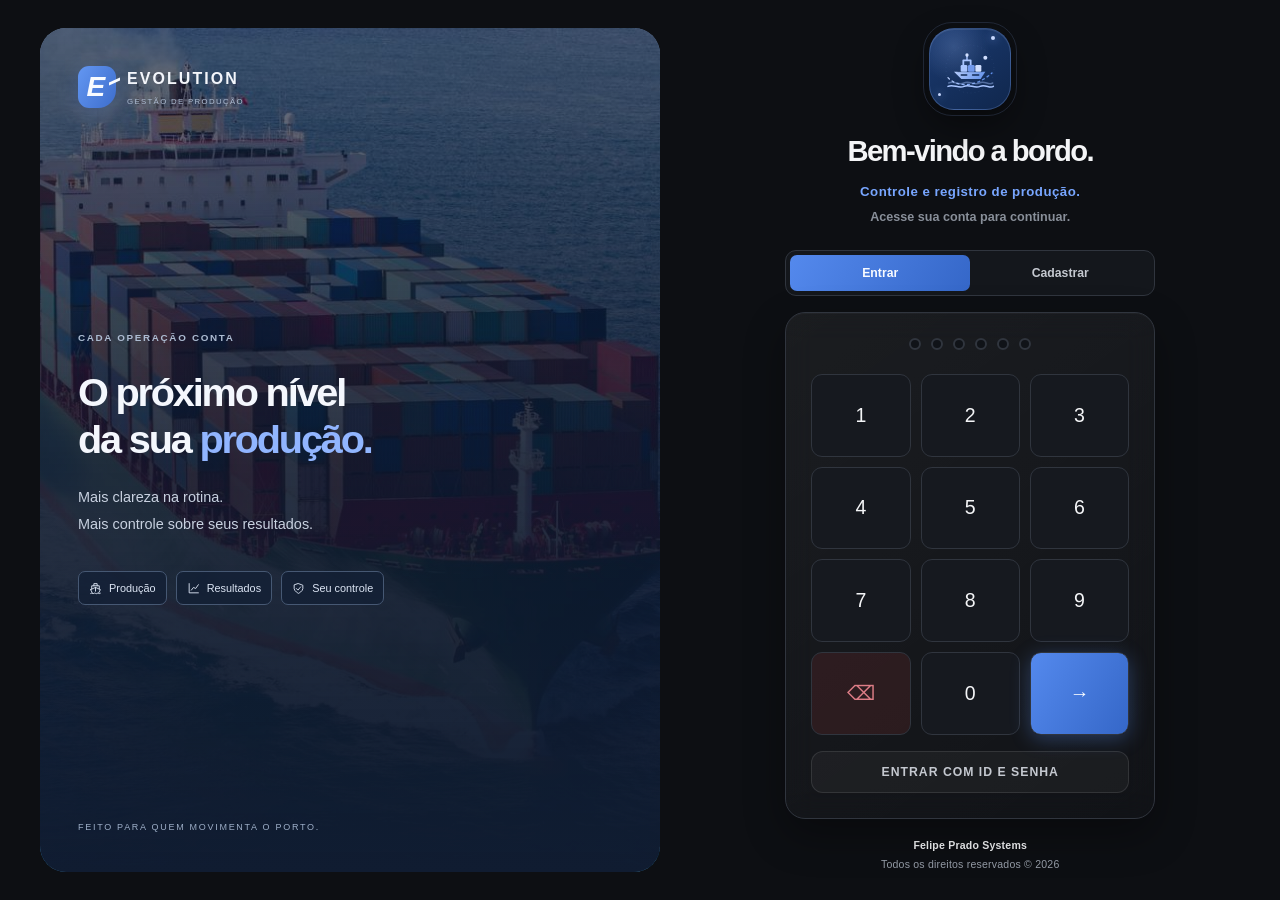
==== commit 6c244f8a: "Add files via upload" ====
--- a/index.html
+++ b/index.html
@@ -2,16 +2,17 @@
 <html lang="pt-BR">
 <head>
     <meta charset="UTF-8">
+    <meta http-equiv="Content-Security-Policy" content="default-src 'self'; script-src 'self' 'unsafe-inline' 'wasm-unsafe-eval' https://www.gstatic.com https://cdnjs.cloudflare.com https://cdn.jsdelivr.net; worker-src 'self' blob:; style-src 'self' 'unsafe-inline' https://fonts.googleapis.com; font-src 'self' https://fonts.gstatic.com data:; img-src 'self' data: blob: https:; media-src 'self' blob:; connect-src 'self' https://*.googleapis.com https://*.firebaseio.com wss://*.firebaseio.com https://firebasestorage.googleapis.com https://cdn.jsdelivr.net https://tessdata.projectnaptha.com; frame-src 'none'; object-src 'none'; base-uri 'self'; form-action 'self';">
     <meta name="viewport" content="width=device-width, initial-scale=1.0, maximum-scale=1.0, user-scalable=no, viewport-fit=cover">
     <meta name="theme-color" content="#0d0f13">
     <meta name="apple-mobile-web-app-capable" content="yes">
     <meta name="mobile-web-app-capable" content="yes">
     <meta name="apple-mobile-web-app-status-bar-style" content="black-translucent">
     <meta name="apple-mobile-web-app-title" content="Evolution">
-    <title>EVOLUTION V7.1 | Felipe Prado Systems</title>
+    <title>EVOLUTION V7.5 | Felipe Prado Systems</title>
     <link rel="icon" type="image/svg+xml" href="[data-uri]">
-    <link rel="stylesheet" href="estilos.css?v=7.1">
-    <link rel="stylesheet" href="visual.css?v=7.1">
+    <link rel="stylesheet" href="estilos.css?v=7.5">
+    <link rel="stylesheet" href="visual.css?v=7.5">
     <script src="https://www.gstatic.com/firebasejs/10.14.1/firebase-app-compat.js"></script>
     <script src="https://www.gstatic.com/firebasejs/10.14.1/firebase-auth-compat.js"></script>
     <script src="https://www.gstatic.com/firebasejs/10.14.1/firebase-firestore-compat.js"></script>
@@ -229,6 +230,7 @@
 
             <div class="login-card">
                 <div class="login-section active" id="loginSection">
+                    <div id="pinLoginBlock">
                     <div class="pin-display" id="pinDisplay">
                         <div class="pin-dot"></div><div class="pin-dot"></div><div class="pin-dot"></div>
                         <div class="pin-dot"></div><div class="pin-dot"></div><div class="pin-dot"></div>
@@ -247,22 +249,41 @@
                         <button class="key-btn" onclick="app.addDigit(0, this)">0</button>
                         <button class="key-btn action" id="btnLoginAction" onclick="app.login()">→</button>
                     </div>
+                    </div>
+                    <!-- SEGURANCA v7.2: login por ID + senha (contas migradas) -->
+                    <div id="idLoginBlock" class="hidden">
+                        <div class="input-group">
+                            <label class="input-label">ID de acesso</label>
+                            <input type="text" id="loginIdInput" placeholder="Seu ID de acesso" maxlength="20" autocomplete="username" autocapitalize="none" autocorrect="off" spellcheck="false">
+                        </div>
+                        <div class="input-group">
+                            <label class="input-label">Senha</label>
+                            <input type="password" id="loginPasswordInput" placeholder="Sua senha" maxlength="64" autocomplete="current-password">
+                        </div>
+                        <button class="btn btn-primary" id="btnCredentialLogin" onclick="app.loginWithCredentials()" style="width: 100%;">Entrar</button>
+                    </div>
+                    <button type="button" class="login-method-switch" id="btnLoginMethodSwitch" onclick="app.toggleLoginMethod()">Entrar com ID e senha</button>
                 </div>
 
                 <div class="register-section" id="registerSection">
                     <div id="registerForm">
                         <div class="input-group">
-                            <label class="input-label">Nome Completo</label>
-                            <input type="text" id="regName" placeholder="Digite seu nome completo" style="text-transform: uppercase;">
+                            <label class="input-label">Nome Completo (aparece nos relatórios)</label>
+                            <input type="text" id="regName" placeholder="Ex.: João da Silva" style="text-transform: uppercase;" autocomplete="name">
+                            <div class="input-hint">Seu nome real. É ele que aparece nos seus relatórios de produção.</div>
                         </div>
                         <div class="input-group">
-                            <label class="input-label">Senha (4 a 6 digitos)</label>
-                            <input type="password" id="regCode" placeholder="Crie uma senha numerica" maxlength="6" inputmode="numeric">
-                            <div class="input-hint">De 4 a 6 numeros. Esta sera sua senha de acesso.</div>
+                            <label class="input-label">ID de acesso (só para login)</label>
+                            <input type="text" id="regLoginId" placeholder="Ex.: joao.silva" maxlength="20" autocomplete="username" autocapitalize="none" autocorrect="off" spellcheck="false">
+                            <div class="input-hint">Um apelido curto que você usa só para entrar no app — não aparece nos relatórios. 4 a 20 caracteres: letras, números, ponto, traço ou _.</div>
+                        </div>
+                        <div class="input-group">
+                            <label class="input-label">Senha</label>
+                            <input type="password" id="regPassword" placeholder="Mínimo 6 caracteres" maxlength="64" autocomplete="new-password">
                         </div>
                         <div class="input-group">
                             <label class="input-label">Confirmar Senha</label>
-                            <input type="password" id="regCodeConfirm" placeholder="Repita a senha" maxlength="6" inputmode="numeric">
+                            <input type="password" id="regPasswordConfirm" placeholder="Repita a senha" maxlength="64" autocomplete="new-password">
                         </div>
                         <button class="btn btn-orange" onclick="app.submitRegistration()">Solicitar Cadastro</button>
                     </div>
@@ -277,6 +298,72 @@
             </div>
 
             <div class="login-footer"><div>Felipe Prado Systems</div><div>Todos os direitos reservados © 2026</div></div>
+        </div>
+    </div>
+
+    <!-- SEGURANCA v7.2: MIGRACAO PIN -> ID + SENHA (aparece apos login antigo valido) -->
+    <div class="modal-overlay" id="credentialMigrationModal" role="dialog" aria-modal="true" aria-labelledby="credentialMigrationTitle">
+        <div class="modal-content" style="border: 1px solid var(--border);">
+            <div class="modal-header"><h3 class="modal-title" id="credentialMigrationTitle" style="color: var(--primary);">Atualização de segurança</h3></div>
+            <div class="modal-body" style="line-height: 1.6;">
+                <p style="color: var(--text-secondary); font-size: 0.85rem; margin-bottom: 14px;">Olá, <strong id="migUserName" style="color: var(--text);"></strong>. O Evolution recebeu uma atualização de segurança. Para proteger sua conta, crie agora um <strong>ID de acesso</strong> e uma <strong>senha</strong>. Nos próximos acessos você entrará com eles no lugar do PIN. Seus dados e seu histórico continuam os mesmos.</p>
+                <div class="input-group">
+                    <label class="input-label">ID de acesso (único)</label>
+                    <input type="text" id="migLoginId" placeholder="ex.: joao.silva" maxlength="20" autocomplete="username" autocapitalize="none" autocorrect="off" spellcheck="false">
+                    <div class="input-hint">4 a 20 caracteres: letras, números, ponto, traço ou _</div>
+                </div>
+                <div class="input-group">
+                    <label class="input-label">Senha</label>
+                    <input type="password" id="migPassword" placeholder="Mínimo 6 caracteres" maxlength="64" autocomplete="new-password">
+                </div>
+                <div class="input-group">
+                    <label class="input-label">Confirmar senha</label>
+                    <input type="password" id="migPasswordConfirm" placeholder="Repita a senha" maxlength="64" autocomplete="new-password">
+                </div>
+                <button class="btn btn-primary" id="btnSubmitMigration" onclick="app.submitCredentialMigration()" style="width: 100%;">Salvar novas credenciais</button>
+                <button class="btn btn-glass" onclick="app.postponeCredentialMigration()" style="width: 100%; margin-top: 10px;">Fazer depois</button>
+                <div class="input-hint" style="margin-top: 10px; text-align: center;">Guarde seu ID e senha. Se esquecer, o administrador pode liberar um novo cadastro de senha.</div>
+            </div>
+        </div>
+    </div>
+
+    <!-- SEGURANCA v7.3: ADMIN redefine a senha de um usuario (quando ele esquece) -->
+    <div class="modal-overlay" id="adminSetPasswordModal" role="dialog" aria-modal="true" aria-labelledby="adminSetPasswordTitle">
+        <div class="modal-content" style="border: 1px solid var(--border);">
+            <div class="modal-header"><h3 class="modal-title" id="adminSetPasswordTitle">Redefinir senha</h3><button class="modal-close" onclick="app.closeModal('adminSetPasswordModal')">✕</button></div>
+            <div class="modal-body" style="line-height: 1.6;">
+                <p style="color: var(--text-secondary); font-size: 0.82rem; margin-bottom: 4px;">Usuário: <strong id="adminSetPwUserName" style="color: var(--text);"></strong></p>
+                <p style="color: var(--text-secondary); font-size: 0.82rem; margin-bottom: 14px;">ID de acesso: <strong id="adminSetPwUserId" style="color: var(--text); font-family: 'JetBrains Mono';"></strong></p>
+                <p style="color: var(--text-muted); font-size: 0.72rem; margin-bottom: 14px;">Defina uma senha temporária e informe ao usuário. Ninguém consegue ver a senha atual dele (ela fica protegida). Ele poderá trocar por uma nova em Configurações depois de entrar.</p>
+                <div class="input-group">
+                    <label class="input-label">Nova senha temporária</label>
+                    <input type="text" id="adminNewPassword" placeholder="Mínimo 6 caracteres" maxlength="64" autocomplete="off" autocapitalize="none" spellcheck="false">
+                    <div class="input-hint">Deixei visível de propósito para você anotar e passar ao usuário.</div>
+                </div>
+                <button class="btn btn-primary" id="btnAdminSetPassword" onclick="app.submitAdminSetPassword()" style="width: 100%;">Salvar nova senha</button>
+            </div>
+        </div>
+    </div>
+
+    <!-- SEGURANCA v7.3: USUARIO troca a propria senha (pede a senha atual) -->
+    <div class="modal-overlay" id="changePasswordModal" role="dialog" aria-modal="true" aria-labelledby="changePasswordTitle">
+        <div class="modal-content" style="border: 1px solid var(--border);">
+            <div class="modal-header"><h3 class="modal-title" id="changePasswordTitle">Alterar minha senha</h3><button class="modal-close" onclick="app.closeModal('changePasswordModal')">✕</button></div>
+            <div class="modal-body" style="line-height: 1.6;">
+                <div class="input-group">
+                    <label class="input-label">Senha atual</label>
+                    <input type="password" id="curPassword" placeholder="Sua senha atual" maxlength="64" autocomplete="current-password">
+                </div>
+                <div class="input-group">
+                    <label class="input-label">Nova senha</label>
+                    <input type="password" id="newPassword" placeholder="Mínimo 6 caracteres" maxlength="64" autocomplete="new-password">
+                </div>
+                <div class="input-group">
+                    <label class="input-label">Confirmar nova senha</label>
+                    <input type="password" id="newPasswordConfirm" placeholder="Repita a nova senha" maxlength="64" autocomplete="new-password">
+                </div>
+                <button class="btn btn-primary" id="btnChangePasswordSubmit" onclick="app.submitChangePassword()" style="width: 100%;">Salvar nova senha</button>
+            </div>
         </div>
     </div>
 
@@ -310,7 +397,7 @@
             <a class="brand-lockup" href="#mainApp" data-workspace-target="overview"><span class="brand-symbol">E<span></span></span><span>EVOLUTION<small>GESTÃO DE PRODUÇÃO</small></span></a>
             <div class="sidebar-label">WORKSPACE</div>
             <nav class="sidebar-nav"><button type="button" class="workspace-nav active" data-workspace-target="overview" aria-current="page"><span class="ui-icon icon-chart" aria-hidden="true"></span><span>Visão geral</span></button><button type="button" class="workspace-nav" data-workspace-target="secNew"><span class="ui-icon icon-plus" aria-hidden="true"></span><span>Registrar produção</span><span class="nav-plus">+</span></button><button type="button" class="workspace-nav" data-workspace-target="secCal"><span class="ui-icon icon-calendar" aria-hidden="true"></span><span>Calendário</span></button><button type="button" class="workspace-nav" data-workspace-target="secRel"><span class="ui-icon icon-report" aria-hidden="true"></span><span>Gerar relatório</span></button><button type="button" class="workspace-nav" data-workspace-target="secSim"><span class="ui-icon icon-calculator" aria-hidden="true"></span><span>Simulador rápido</span></button><button type="button" class="workspace-nav" data-workspace-target="secChart"><span class="ui-icon icon-chart" aria-hidden="true"></span><span>Performance</span></button><button type="button" class="workspace-nav" data-workspace-target="secHist"><span class="ui-icon icon-inbox" aria-hidden="true"></span><span>Histórico</span></button></nav>
-            <div class="sidebar-bottom"><div class="sidebar-port"><span class="ui-icon icon-anchor" aria-hidden="true"></span><span>Conectado à sua jornada<small>Do porto aos seus resultados.</small></span></div><button type="button" class="workspace-nav" onclick="app.openModal('configModal')"><span class="ui-icon icon-settings" aria-hidden="true"></span><span>Configurações</span></button><span class="sidebar-version">EVOLUTION <b>7.1</b></span></div>
+            <div class="sidebar-bottom"><div class="sidebar-port"><span class="ui-icon icon-anchor" aria-hidden="true"></span><span>Conectado à sua jornada<small>Do porto aos seus resultados.</small></span></div><button type="button" class="workspace-nav" onclick="app.openModal('configModal')"><span class="ui-icon icon-settings" aria-hidden="true"></span><span>Configurações</span></button><span class="sidebar-version">EVOLUTION <b>7.5</b></span></div>
         </aside>
         <header class="app-header">
             <div class="header-location"><span class="ui-icon icon-anchor" aria-hidden="true"></span><span>Workspace <i>/</i> <strong>Visão geral</strong></span></div>
@@ -851,11 +938,11 @@
                     <div id="admUsers" class="admin-toggle-content">
                         <div class="input-group" style="margin-bottom: 12px;">
                             <label class="input-label">Adicionar Novo Usuario</label>
-                            <div class="admin-grid-fix" style="margin-bottom: 8px;">
-                                <input type="text" id="newUserName" placeholder="Nome" style="text-transform: uppercase;">
-                                <input type="text" id="newUserCode" placeholder="Senha (PIN)" maxlength="6" inputmode="numeric">
-                            </div>
+                            <input type="text" id="newUserName" placeholder="Nome completo (relatórios)" style="text-transform: uppercase; margin-bottom: 8px;">
+                            <input type="text" id="newUserLoginId" placeholder="ID de acesso (login)" maxlength="20" autocapitalize="none" autocorrect="off" spellcheck="false" style="margin-bottom: 8px;">
+                            <input type="password" id="newUserPassword" placeholder="Senha inicial (mín. 6)" maxlength="64" autocomplete="new-password" style="margin-bottom: 8px;">
                             <button class="btn btn-primary" onclick="app.addNewUser()"><span class="ui-icon icon-plus" aria-hidden="true"></span> Adicionar</button>
+                            <div class="input-hint" style="margin-top: 6px;">O usuário entra com esse ID e senha. Ele pode trocar a senha depois em Configurações.</div>
                         </div>
                         <div class="input-group">
                             <label class="input-label">Lista de Usuarios</label>
@@ -1026,6 +1113,28 @@
                     </div>
                 </div>
 
+                <!-- SEGURANCA v7.5: conta de administrador reserva (backup de acesso admin) -->
+                <div class="admin-section">
+                    <button class="admin-toggle-btn" onclick="app.toggleAdminSection('admBackupAdmin')"><span><span class="ui-icon icon-shield" aria-hidden="true"></span> Admin Reserva</span><span><span class="ui-icon icon-chevron" aria-hidden="true"></span></span></button>
+                    <div id="admBackupAdmin" class="admin-toggle-content">
+                        <p style="font-size:0.78rem; color:var(--text-secondary); margin-bottom:12px; line-height:1.5;">
+                            Cria uma <strong>segunda conta de administrador</strong> que entra por <strong>ID + senha</strong> com os mesmos poderes desta conta
+                            (aprovar usuários, ver IDs, redefinir senhas, taxas, avisos). Serve como acesso de emergência.
+                            A conta atual <strong>não é alterada</strong>. Se o ID já for de um admin reserva, apenas a senha é atualizada.
+                        </p>
+                        <div id="backupAdminList" style="margin-bottom:12px; font-size:0.74rem; color:var(--text-muted); line-height:1.6;"></div>
+                        <div class="input-group" style="margin-bottom: 8px;">
+                            <input type="text" id="backupAdminName" placeholder="Nome de exibição (ex.: DECKARD ADM)" style="text-transform: uppercase; margin-bottom: 8px;">
+                            <input type="text" id="backupAdminLoginId" placeholder="ID de acesso (ex.: DeckardAdm)" maxlength="20" autocapitalize="none" autocorrect="off" spellcheck="false" style="margin-bottom: 8px;">
+                            <input type="password" id="backupAdminPassword" placeholder="Senha (mín. 6)" maxlength="64" autocomplete="new-password" style="margin-bottom: 8px;">
+                            <input type="password" id="backupAdminPasswordConfirm" placeholder="Confirmar senha" maxlength="64" autocomplete="new-password" style="margin-bottom: 8px;">
+                            <button class="btn btn-primary" id="btnSaveBackupAdmin" onclick="app.saveBackupAdmin()" style="width:100%;"><span class="ui-icon icon-shield" aria-hidden="true"></span> Criar / atualizar admin reserva</button>
+                            <div class="input-hint" style="margin-top: 6px;">A senha é guardada só como hash (PBKDF2). Anote-a em local seguro: ela não pode ser recuperada, apenas redefinida aqui.</div>
+                        </div>
+                        <div id="backupAdminStatus" style="display:none; margin-top:8px; font-size:0.78rem; font-weight:700; padding:10px 12px; background:var(--surface-elevated); border-radius:10px; border:1px solid var(--border); line-height:1.5;"></div>
+                    </div>
+                </div>
+
                 <div class="admin-section">
                     <button class="admin-toggle-btn" onclick="app.toggleAdminSection('admForceLogout')"><span>⚡ Manutenção / Atualização</span><span><span class="ui-icon icon-chevron" aria-hidden="true"></span></span></button>
                     <div id="admForceLogout" class="admin-toggle-content">
@@ -1050,7 +1159,7 @@
             <div class="modal-header"><h3 class="modal-title">Gerenciar Usuario</h3><button class="modal-close" onclick="app.closeModal('userManagementModal')">✕</button></div>
             <div class="modal-body">
                 <h4 id="manageUserName" style="text-align: center; margin-bottom: 8px; color: var(--text);">Nome</h4>
-                <div style="text-align: center; font-family: 'JetBrains Mono'; color: var(--text-secondary); margin-bottom: 8px;">PIN: <span id="manageUserPin">000000</span></div>
+                <div style="text-align: center; font-family: 'JetBrains Mono'; color: var(--text-secondary); margin-bottom: 8px;"><span id="manageUserPin">—</span></div>
                 <div id="manageUserLastLogin" style="text-align: center; margin-bottom: 20px; font-size: 0.7rem; color: var(--text-muted); display: flex; align-items: center; justify-content: center; gap: 5px;">
                     <span><span class="ui-icon icon-clock" aria-hidden="true"></span></span><span id="manageUserLastLoginText">Ultimo acesso: sem registro</span>
                 </div>
@@ -1074,6 +1183,7 @@
                 <hr style="border: 0; border-top: 1px solid var(--border); margin: 16px 0;">
                 <div style="display: grid; grid-template-columns: 1fr 1fr; gap: 10px;">
                     <button class="btn btn-glass" id="btnBlockUser" onclick="app.toggleBlockFromModal()">Bloquear</button>
+                    <button class="btn btn-glass" id="btnResetCredentials" onclick="app.openAdminSetPassword()" style="display: none;">Redefinir senha</button>
                 </div>
                 <button class="btn btn-danger" onclick="app.openConfirmModal('deleteUser', 'Excluir usuario permanentemente?', app.managingUser)" style="margin-top: 10px; background: rgba(239, 68, 68, 0.2);"><span class="ui-icon icon-trash" aria-hidden="true"></span> Excluir Usuario</button>
             </div>
@@ -1194,6 +1304,7 @@
                     <button class="btn btn-glass" onclick="app.toggleMetaEditor()"><span class="ui-icon icon-chart" aria-hidden="true"></span> Meta</button>
                     <button class="btn btn-glass" onclick="app.openPdfOptions()"><span class="ui-icon icon-report" aria-hidden="true"></span> Baixar PDF</button>
                 </div>
+                <button id="btnChangePassword" class="btn btn-glass" onclick="app.openChangePassword()" style="width: 100%; margin-top: 10px; display: none;"><span class="ui-icon icon-shield" aria-hidden="true"></span> ALTERAR MINHA SENHA</button>
                 <button id="btnAddHome" class="btn btn-glass" onclick="app.addToHomeScreen()" style="width: 100%; margin-top: 10px; border-color: var(--primary);"><span class="ui-icon icon-plus" aria-hidden="true"></span> ADICIONAR A TELA INICIAL</button>
                 <button class="btn" onclick="app.showPix()" style="width: 100%; background: var(--gradient-gold); color: #0d1117; margin-top: 10px; box-shadow: 0 4px 15px rgba(212, 175, 55, 0.3); font-weight: 800;"><span class="ui-icon icon-star" aria-hidden="true"></span> APOIAR O PROJETO</button>
                 <button class="btn btn-danger" onclick="app.logout()" style="margin-top: 20px;">Sair do Sistema</button>
@@ -1309,20 +1420,29 @@
             from { opacity: 0; transform: translateX(-50%) translateY(20px); }
             to   { opacity: 1; transform: translateX(-50%) translateY(0); }
         }
+        /* SEGURANCA v7.3: alternancia PIN / ID + senha na tela de login */
+        #pinLoginBlock.hidden, #idLoginBlock.hidden { display: none; }
+        #idLoginBlock input { width: 100%; }
+        .login-method-switch { display: flex; align-items: center; justify-content: center; gap: 6px; width: 100%; margin-top: 16px; padding: 11px; background: rgba(255, 255, 255, 0.04); border: 1px solid rgba(255, 255, 255, 0.1); border-radius: 12px; color: var(--text-secondary); font-family: 'Inter', sans-serif; font-size: 0.72rem; font-weight: 700; text-transform: uppercase; letter-spacing: 1px; cursor: pointer; transition: all 0.2s ease; touch-action: manipulation; }
+        .login-method-switch:active { transform: scale(0.98); }
+        .login-method-switch:hover { color: var(--text); border-color: rgba(var(--primary-rgb), 0.4); }
+        /* SEGURANCA v7.4: modais de senha ficam acima dos outros modais (redefinir/alterar sobre o painel) */
+        #adminSetPasswordModal, #changePasswordModal { z-index: 1100; }
     </style>
 
-    <script src="js/config.js?v=7.1"></script>
-    <script src="js/main.js?v=7.1"></script>
-    <script src="js/auth.js?v=7.1"></script>
-    <script src="js/firebase-sync.js?v=7.1"></script>
-    <script src="js/ui.js?v=7.1"></script>
-    <script src="js/entries.js?v=7.1"></script>
-    <script src="js/admin.js?v=7.1"></script>
-    <script src="js/utils.js?v=7.1"></script>
-    <script src="js/photo-ocr.js?v=7.1"></script>
-    <script src="js/turtle.js?v=7.1"></script>
-    <script src="js/workspace.js?v=7.1"></script>
-    <script src="js/init.js?v=7.1"></script>
+    <script src="js/config.js?v=7.5"></script>
+    <script src="js/main.js?v=7.5"></script>
+    <script src="js/auth.js?v=7.5"></script>
+    <script src="js/auth-credentials.js?v=7.5"></script>
+    <script src="js/firebase-sync.js?v=7.5"></script>
+    <script src="js/ui.js?v=7.5"></script>
+    <script src="js/entries.js?v=7.5"></script>
+    <script src="js/admin.js?v=7.5"></script>
+    <script src="js/utils.js?v=7.5"></script>
+    <script src="js/photo-ocr.js?v=7.5"></script>
+    <script src="js/turtle.js?v=7.5"></script>
+    <script src="js/workspace.js?v=7.5"></script>
+    <script src="js/init.js?v=7.5"></script>
 
     <script>
         // Registra o Service Worker para controle de cache e atualizações automáticas
@@ -1330,7 +1450,7 @@
             // Flag: se já havia SW controlando a página antes de carregar
             const hadController = !!navigator.serviceWorker.controller;
 
-            navigator.serviceWorker.register('./sw.js?v=7.1', { updateViaCache: 'none' })
+            navigator.serviceWorker.register('./sw.js?v=7.5', { updateViaCache: 'none' })
                 .then(reg => {
                     // Verifica se há uma atualização pendente logo ao carregar
                     reg.update();
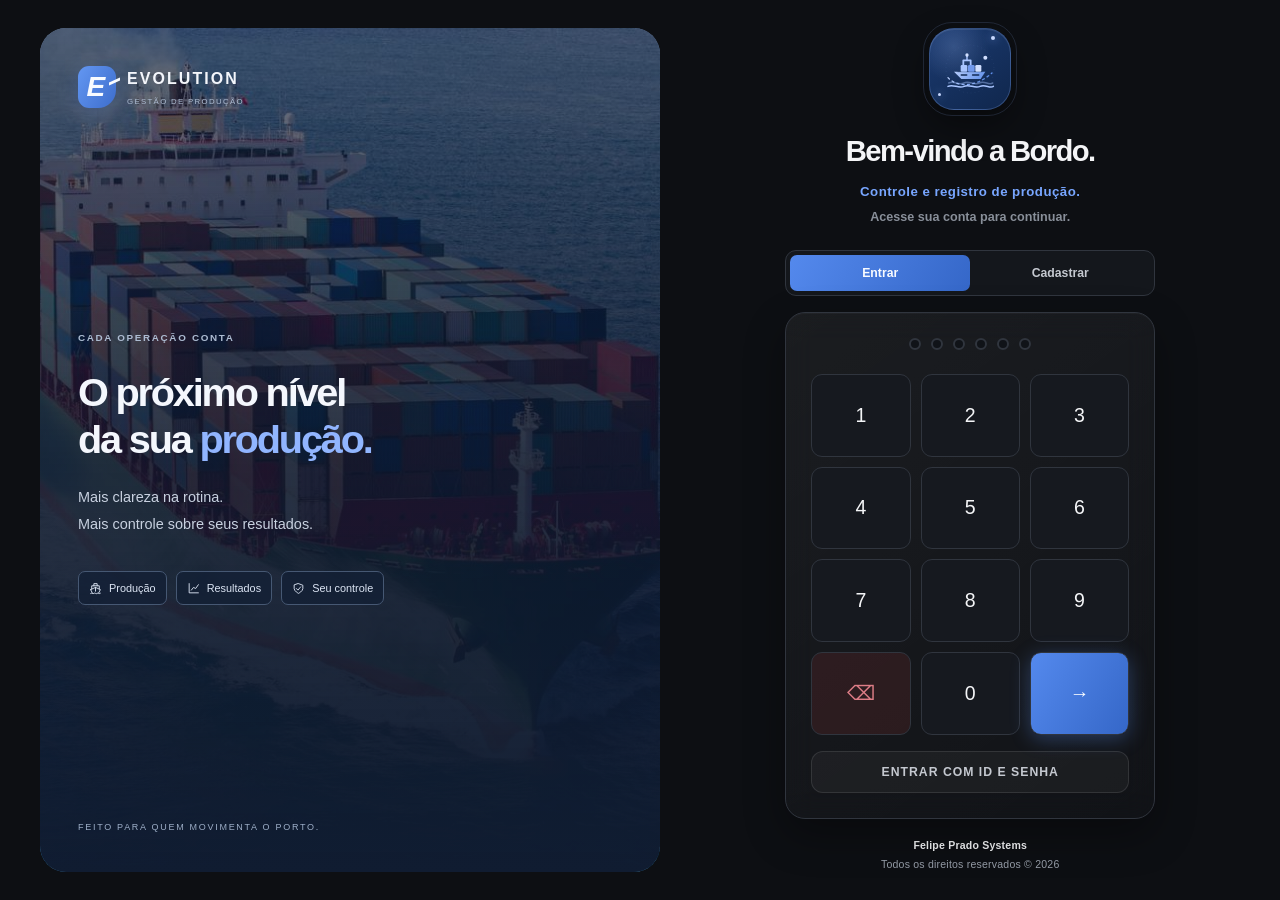
==== commit 6da7fa92: "Add files via upload" ====
--- a/index.html
+++ b/index.html
@@ -9,10 +9,10 @@
     <meta name="mobile-web-app-capable" content="yes">
     <meta name="apple-mobile-web-app-status-bar-style" content="black-translucent">
     <meta name="apple-mobile-web-app-title" content="Evolution">
-    <title>EVOLUTION V7.5 | Felipe Prado Systems</title>
+    <title>EVOLUTION V8.1 | Felipe Prado Systems</title>
     <link rel="icon" type="image/svg+xml" href="[data-uri]">
-    <link rel="stylesheet" href="estilos.css?v=7.5">
-    <link rel="stylesheet" href="visual.css?v=7.5">
+    <link rel="stylesheet" href="estilos.css?v=8.1">
+    <link rel="stylesheet" href="visual.css?v=8.1">
     <script src="https://www.gstatic.com/firebasejs/10.14.1/firebase-app-compat.js"></script>
     <script src="https://www.gstatic.com/firebasejs/10.14.1/firebase-auth-compat.js"></script>
     <script src="https://www.gstatic.com/firebasejs/10.14.1/firebase-firestore-compat.js"></script>
@@ -94,9 +94,10 @@
                     <div class="input-group"><label class="input-label">Conf.</label><input type="number" id="editQtdConf" min="1" step="1"></div>
                 </div>
                 <div class="input-row">
-                    <div class="input-group"><label class="input-label">Turno</label><select id="editTurno" onchange="app.adjustEditFields()"><option value="07x15">07x15</option><option value="15x23">15x23</option><option value="23x07">23x07</option><option value="07x19">07x19</option><option value="19x07">19x07</option></select></div>
+                    <div class="input-group"><label class="input-label">Turno</label><select id="editTurno" onchange="app.updateCustomTurnoUI('edit'); app.adjustEditFields()"><option value="07x15">07x15</option><option value="15x23">15x23</option><option value="23x07">23x07</option><option value="07x19">07x19</option><option value="19x07">19x07</option><option value="custom">Personalizado</option></select></div>
                     <div class="input-group"><label class="input-label">Tipo</label><select id="editTipo"><option value="normal">Normal</option><option value="feriado">Feriado</option></select></div>
                 </div>
+                <div class="custom-turno-box" id="editTurnoCustom" style="display: none;"><div class="input-row"><div class="input-group"><label class="input-label" for="editTurnoInicio">Início</label><select id="editTurnoInicio" onchange="app.onCustomTurnoChanged('edit')"></select></div><div class="input-group"><label class="input-label" for="editTurnoFim">Fim</label><select id="editTurnoFim" onchange="app.onCustomTurnoChanged('edit')"></select></div></div><div class="custom-turno-info" id="editTurnoCustomInfo" aria-live="polite"></div></div>
                 <div id="editCampos">
                     <div class="input-row">
                         <div class="input-group"><label class="input-label">15h-19h</label><input type="number" id="editP1" placeholder="0"></div>
@@ -218,7 +219,7 @@
                         <defs><linearGradient id="voyageGradient" x1="25" y1="35" x2="70" y2="65" gradientUnits="userSpaceOnUse"><stop stop-color="#C7D8FF"/><stop offset="1" stop-color="#5F8FEA"/></linearGradient></defs>
                     </svg>
                 </div>
-                <h1 class="login-title">Bem-vindo a bordo.</h1>
+                <h1 class="login-title">Bem-vindo a Bordo.</h1>
                 <p class="login-slogan">Controle e registro de produção.</p>
                 <p class="login-subtitle">Acesse sua conta para continuar.</p>
             </div>
@@ -252,15 +253,20 @@
                     </div>
                     <!-- SEGURANCA v7.2: login por ID + senha (contas migradas) -->
                     <div id="idLoginBlock" class="hidden">
+                        <!-- v8.1: formulario real para o celular oferecer "Salvar senha" (Chaves do iCloud /
+                             Gerenciador de Senhas do Google) e depois preencher com Face ID ou digital. -->
+                        <form id="idLoginForm" action="#" method="post" autocomplete="on" novalidate onsubmit="event.preventDefault(); app.loginWithCredentials();">
                         <div class="input-group">
-                            <label class="input-label">ID de acesso</label>
-                            <input type="text" id="loginIdInput" placeholder="Seu ID de acesso" maxlength="20" autocomplete="username" autocapitalize="none" autocorrect="off" spellcheck="false">
+                            <label class="input-label" for="loginIdInput">ID de acesso</label>
+                            <input type="text" id="loginIdInput" name="username" placeholder="Seu ID de acesso" maxlength="20" autocomplete="username" autocapitalize="none" autocorrect="off" spellcheck="false">
                         </div>
                         <div class="input-group">
-                            <label class="input-label">Senha</label>
-                            <input type="password" id="loginPasswordInput" placeholder="Sua senha" maxlength="64" autocomplete="current-password">
-                        </div>
-                        <button class="btn btn-primary" id="btnCredentialLogin" onclick="app.loginWithCredentials()" style="width: 100%;">Entrar</button>
+                            <label class="input-label" for="loginPasswordInput">Senha</label>
+                            <input type="password" id="loginPasswordInput" name="password" placeholder="Sua senha" maxlength="64" autocomplete="current-password">
+                        </div>
+                        <button type="submit" class="btn btn-primary" id="btnCredentialLogin" style="width: 100%;">Entrar</button>
+                        <div class="input-hint login-save-hint">Dica: quando o celular perguntar, toque em <strong>Salvar senha</strong>. Nos próximos acessos você entra com Face ID ou digital.</div>
+                        </form>
                     </div>
                     <button type="button" class="login-method-switch" id="btnLoginMethodSwitch" onclick="app.toggleLoginMethod()">Entrar com ID e senha</button>
                 </div>
@@ -397,7 +403,7 @@
             <a class="brand-lockup" href="#mainApp" data-workspace-target="overview"><span class="brand-symbol">E<span></span></span><span>EVOLUTION<small>GESTÃO DE PRODUÇÃO</small></span></a>
             <div class="sidebar-label">WORKSPACE</div>
             <nav class="sidebar-nav"><button type="button" class="workspace-nav active" data-workspace-target="overview" aria-current="page"><span class="ui-icon icon-chart" aria-hidden="true"></span><span>Visão geral</span></button><button type="button" class="workspace-nav" data-workspace-target="secNew"><span class="ui-icon icon-plus" aria-hidden="true"></span><span>Registrar produção</span><span class="nav-plus">+</span></button><button type="button" class="workspace-nav" data-workspace-target="secCal"><span class="ui-icon icon-calendar" aria-hidden="true"></span><span>Calendário</span></button><button type="button" class="workspace-nav" data-workspace-target="secRel"><span class="ui-icon icon-report" aria-hidden="true"></span><span>Gerar relatório</span></button><button type="button" class="workspace-nav" data-workspace-target="secSim"><span class="ui-icon icon-calculator" aria-hidden="true"></span><span>Simulador rápido</span></button><button type="button" class="workspace-nav" data-workspace-target="secChart"><span class="ui-icon icon-chart" aria-hidden="true"></span><span>Performance</span></button><button type="button" class="workspace-nav" data-workspace-target="secHist"><span class="ui-icon icon-inbox" aria-hidden="true"></span><span>Histórico</span></button></nav>
-            <div class="sidebar-bottom"><div class="sidebar-port"><span class="ui-icon icon-anchor" aria-hidden="true"></span><span>Conectado à sua jornada<small>Do porto aos seus resultados.</small></span></div><button type="button" class="workspace-nav" onclick="app.openModal('configModal')"><span class="ui-icon icon-settings" aria-hidden="true"></span><span>Configurações</span></button><span class="sidebar-version">EVOLUTION <b>7.5</b></span></div>
+            <div class="sidebar-bottom"><div class="sidebar-port"><span class="ui-icon icon-anchor" aria-hidden="true"></span><span>Conectado à sua jornada<small>Do porto aos seus resultados.</small></span></div><button type="button" class="workspace-nav" onclick="app.openModal('configModal')"><span class="ui-icon icon-settings" aria-hidden="true"></span><span>Configurações</span></button><span class="sidebar-version">EVOLUTION <b>8.1</b></span></div>
         </aside>
         <header class="app-header">
             <div class="header-location"><span class="ui-icon icon-anchor" aria-hidden="true"></span><span>Workspace <i>/</i> <strong>Visão geral</strong></span></div>
@@ -520,9 +526,10 @@
                             <div class="input-group"><label class="input-label">Conf.</label><input type="number" id="calcQtdConf" value="3" min="1" step="1" inputmode="numeric"></div>
                         </div>
                         <div class="input-row">
-                            <div class="input-group"><label class="input-label">Turno</label><select id="calcTurno" onchange="app.adjustCalcFields()"><option value="07x15">07x15</option><option value="15x23" selected>15x23</option><option value="23x07">23x07</option><option value="07x19">07x19</option><option value="19x07">19x07</option></select></div>
+                            <div class="input-group"><label class="input-label">Turno</label><select id="calcTurno" onchange="app.onTurnoChanged('calc')"><option value="07x15">07x15</option><option value="15x23" selected>15x23</option><option value="23x07">23x07</option><option value="07x19">07x19</option><option value="19x07">19x07</option><option value="custom">Personalizado</option></select></div>
                             <div class="input-group"><label class="input-label">Tipo</label><select id="calcTipoDia"><option value="normal">Normal</option><option value="feriado">Feriado</option></select></div>
                         </div>
+                        <div class="custom-turno-box" id="calcTurnoCustom" style="display: none;"><div class="input-row"><div class="input-group"><label class="input-label" for="calcTurnoInicio">Início</label><select id="calcTurnoInicio" onchange="app.onCustomTurnoChanged('calc')"></select></div><div class="input-group"><label class="input-label" for="calcTurnoFim">Fim</label><select id="calcTurnoFim" onchange="app.onCustomTurnoChanged('calc')"></select></div></div><div class="custom-turno-info" id="calcTurnoCustomInfo" aria-live="polite"></div></div>
                         <div id="calcCampos">
                             <div class="input-row">
                                 <div class="input-group"><label class="input-label">15h-19h</label><div class="input-with-calc"><input type="number" id="calcP1" placeholder="0" inputmode="numeric"><button type="button" class="calc-helper-btn" onclick="app.openCalcHelper('calcP1')" title="Somar produtividade" aria-label="Somar produtividade"><span class="ui-icon icon-calculator" aria-hidden="true"></span></button></div></div>
@@ -592,7 +599,7 @@
                 </div>
             </div><!-- Report -->
             <div class="section fade-in" id="secRel">
-                <div class="section-header" onclick="app.toggleSection('secRel')">
+                <div class="section-header" onclick="app.toggleSection('secRel'); app.suggestDefaultTurno()">
                     <div class="section-title-group">
                         <div class="section-icon"><span class="ui-icon icon-report" aria-hidden="true"></span></div>
                         <div class="section-titles"><h3>Gerar Relatório</h3><p>Formato para envio</p></div>
@@ -604,9 +611,10 @@
                         <div class="input-group navio-suggestions"><label class="input-label">Navio</label><div class="navio-input-wrapper"><input type="text" id="relNavio" style="text-transform: uppercase;" placeholder="Nome do navio" autocomplete="off" autocorrect="off" spellcheck="false" oncontextmenu="return false" oninput="app._onNavioInput(this,'relNavio')" onfocus="app.showNavioSuggestions('relNavio')"><button class="navio-clear-btn" id="relNavioClear" onclick="app.clearNavioInput('relNavio')" tabindex="-1">✕</button></div><!-- Caixa de sugestoes dinamica para o campo relNavio --><div class="navio-suggestions-list" id="relNavioSuggestions" style="display: none;"></div></div>
                         <div class="input-group"><label class="input-label">Data</label><input type="date" id="relData"></div>
                         <div class="input-row-3">
-                            <div class="input-group"><label class="input-label">Turno</label><select id="relTurno" onchange="app.toggleRelatorioCampos()"><option value="07x15">07x15</option><option value="15x23" selected>15x23</option><option value="23x07">23x07</option><option value="07x19">07x19</option><option value="19x07">19x07</option></select></div>
+                            <div class="input-group"><label class="input-label">Turno</label><select id="relTurno" onchange="app.onTurnoChanged('rel')"><option value="07x15">07x15</option><option value="15x23" selected>15x23</option><option value="23x07">23x07</option><option value="07x19">07x19</option><option value="19x07">19x07</option><option value="custom">Personalizado</option></select></div>
                             <div class="input-group" style="grid-column: span 2;"><label class="input-label">Terno</label><select id="relTernoSelecao"><option value="1°">1 Terno</option><option value="2°">2 Terno</option><option value="3°">3 Terno</option><option value="4°">4 Terno</option></select></div>
                         </div>
+                        <div class="custom-turno-box" id="relTurnoCustom" style="display: none;"><div class="input-row"><div class="input-group"><label class="input-label" for="relTurnoInicio">Início</label><select id="relTurnoInicio" onchange="app.onCustomTurnoChanged('rel')"></select></div><div class="input-group"><label class="input-label" for="relTurnoFim">Fim</label><select id="relTurnoFim" onchange="app.onCustomTurnoChanged('rel')"></select></div></div><div class="custom-turno-info" id="relTurnoCustomInfo" aria-live="polite"></div></div>
                         <div id="relCamposProducao">
                             <div class="input-row">
                                 <div class="input-group"><label class="input-label">15h-19h</label><div class="input-with-calc"><input type="number" id="relP1" placeholder="0" inputmode="numeric"><button type="button" class="calc-helper-btn" onclick="app.openCalcHelper('relP1')" title="Somar produtividade" aria-label="Somar produtividade"><span class="ui-icon icon-calculator" aria-hidden="true"></span></button></div></div>
@@ -681,6 +689,8 @@
                         <svg class="chart-svg" id="evolutionChart" viewBox="0 0 300 160" preserveAspectRatio="none">
                             <defs><linearGradient id="gradChart" x1="0%" y1="0%" x2="0%" y2="100%"><stop offset="0%" style="stop-color:#2563eb;stop-opacity:0.4" /><stop offset="100%" style="stop-color:#2563eb;stop-opacity:0" /></linearGradient></defs>
                         </svg>
+                        <div class="chart-day-labels" id="chartDayLabels" aria-hidden="true"></div>
+                        <div class="chart-week-range" id="chartWeekRange"></div>
                     </div>
                 </div>
             </div></div></div>
@@ -1118,20 +1128,35 @@
                     <button class="admin-toggle-btn" onclick="app.toggleAdminSection('admBackupAdmin')"><span><span class="ui-icon icon-shield" aria-hidden="true"></span> Admin Reserva</span><span><span class="ui-icon icon-chevron" aria-hidden="true"></span></span></button>
                     <div id="admBackupAdmin" class="admin-toggle-content">
                         <p style="font-size:0.78rem; color:var(--text-secondary); margin-bottom:12px; line-height:1.5;">
-                            Cria uma <strong>segunda conta de administrador</strong> que entra por <strong>ID + senha</strong> com os mesmos poderes desta conta
-                            (aprovar usuários, ver IDs, redefinir senhas, taxas, avisos). Serve como acesso de emergência.
-                            A conta atual <strong>não é alterada</strong>. Se o ID já for de um admin reserva, apenas a senha é atualizada.
+                            O acesso de administrador é uma <strong>conta real do Firebase Auth</strong> (e-mail + senha), conferida contra a lista de UIDs
+                            que também está nas regras do banco. Um usuário comum não consegue virar administrador nem mexendo no navegador:
+                            o servidor recusa. Esqueceu a senha? Use a recuperação por e-mail do Firebase.
                         </p>
                         <div id="backupAdminList" style="margin-bottom:12px; font-size:0.74rem; color:var(--text-muted); line-height:1.6;"></div>
-                        <div class="input-group" style="margin-bottom: 8px;">
-                            <input type="text" id="backupAdminName" placeholder="Nome de exibição (ex.: DECKARD ADM)" style="text-transform: uppercase; margin-bottom: 8px;">
-                            <input type="text" id="backupAdminLoginId" placeholder="ID de acesso (ex.: DeckardAdm)" maxlength="20" autocapitalize="none" autocorrect="off" spellcheck="false" style="margin-bottom: 8px;">
-                            <input type="password" id="backupAdminPassword" placeholder="Senha (mín. 6)" maxlength="64" autocomplete="new-password" style="margin-bottom: 8px;">
-                            <input type="password" id="backupAdminPasswordConfirm" placeholder="Confirmar senha" maxlength="64" autocomplete="new-password" style="margin-bottom: 8px;">
-                            <button class="btn btn-primary" id="btnSaveBackupAdmin" onclick="app.saveBackupAdmin()" style="width:100%;"><span class="ui-icon icon-shield" aria-hidden="true"></span> Criar / atualizar admin reserva</button>
-                            <div class="input-hint" style="margin-top: 6px;">A senha é guardada só como hash (PBKDF2). Anote-a em local seguro: ela não pode ser recuperada, apenas redefinida aqui.</div>
-                        </div>
-                        <div id="backupAdminStatus" style="display:none; margin-top:8px; font-size:0.78rem; font-weight:700; padding:10px 12px; background:var(--surface-elevated); border-radius:10px; border:1px solid var(--border); line-height:1.5;"></div>
+                        <div class="input-hint" style="line-height:1.6;">
+                            Para adicionar um administrador reserva: <strong>Firebase Console → Authentication → Users → Adicionar usuário</strong>,
+                            e depois acrescente o UID dessa conta em <code>ADMIN_ACCOUNTS</code> (js/config.js) e na regra do Firestore.
+                            Só o UID dá acesso — criar conta por aqui não torna ninguém administrador.
+                        </div>
+                    </div>
+                </div>
+
+                <!-- SEGURANCA v7.8: ponteiros de login (loginIndex / pinIndex) -->
+                <div class="admin-section">
+                    <button class="admin-toggle-btn" onclick="app.toggleAdminSection('admAuthIndex')"><span><span class="ui-icon icon-shield" aria-hidden="true"></span> Índices de Login</span><span><span class="ui-icon icon-chevron" aria-hidden="true"></span></span></button>
+                    <div id="admAuthIndex" class="admin-toggle-content">
+                        <p style="font-size:0.78rem; color:var(--text-secondary); margin-bottom:12px; line-height:1.5;">
+                            A partir da v7.8 o login encontra a pessoa por um <strong>ponteiro</strong>, e não mais varrendo a lista de usuários —
+                            porque uma varredura para de funcionar assim que os documentos começam a se fechar.
+                            Contas criadas antes desta versão ainda não têm ponteiro. Use o botão abaixo
+                            <strong style="color:var(--warning);">antes de publicar a regra nova</strong>, para que ninguém fique sem conseguir entrar.
+                        </p>
+                        <p style="font-size:0.74rem; color:var(--text-muted); margin-bottom:12px; line-height:1.5;">
+                            Pode rodar quantas vezes quiser — o que já existe é deixado como está. Nenhum nome ou senha vai para os índices:
+                            só o apontamento para o documento.
+                        </p>
+                        <button id="btnGerarIndices" class="btn btn-success" onclick="app.gerarIndicesDeLogin()" style="width:100%;">Gerar índices de login</button>
+                        <div id="authIndexStatus" style="display:none; margin-top:12px; font-size:0.78rem; font-weight:700; padding:10px 12px; background:var(--surface-elevated); border-radius:10px; border:1px solid var(--border); line-height:1.5;"></div>
                     </div>
                 </div>
 
@@ -1232,12 +1257,12 @@
                     <div class="vip-renewal-icon"><span class="ui-icon icon-shield" aria-hidden="true"></span></div>
                     <h2>Pagamento via PIX</h2>
                     <p class="vip-expiry-lead">Copie a chave abaixo para renovar seu acesso e continuar usando todos os recursos VIP.</p>
-                    <button type="button" class="vip-pix-key" onclick="app.copyVipRenewalPix()" aria-label="Copiar chave PIX 00245116257">
-                        <span class="vip-pix-key-label">CHAVE PIX · CPF</span>
-                        <strong>002.451.162-57</strong>
+                    <button type="button" class="vip-pix-key" onclick="app.copyVipRenewalPix()" aria-label="Copiar chave PIX celular 92994821868">
+                        <span class="vip-pix-key-label">CHAVE PIX · CELULAR</span>
+                        <strong>(92) 99482-1868</strong>
                         <span class="vip-pix-copy">Toque para copiar</span>
                     </button>
-                    <div class="vip-pix-bank"><span>Instituição</span><strong>Caixa Econômica Federal</strong></div>
+                    <div class="vip-pix-bank"><span>Instituição</span><strong>PicPay</strong></div>
                     <button type="button" class="btn vip-expiry-action" onclick="app.copyVipRenewalPix()">Copiar chave PIX</button>
                     <button type="button" class="vip-expiry-dismiss" onclick="app.showVipExpiryNotice()">Voltar</button>
                 </div>
@@ -1323,7 +1348,7 @@
                 <p style="color: var(--text-secondary); font-size: 0.85rem; line-height: 1.5; margin-bottom: 24px;" id="pixMessage"></p>
                 <div onclick="app.copyPix()" style="background: var(--surface); border: 2px solid var(--primary); border-radius: 12px; padding: 20px; cursor: pointer; transition: all 0.3s; position: relative; overflow: hidden;">
                     <div style="font-family: 'JetBrains Mono', monospace; font-size: 1.3rem; font-weight: 700; color: var(--text); letter-spacing: 2px;">92994821868</div>
-                    <div style="font-size: 0.7rem; color: var(--primary); margin-top: 6px; font-weight: 700; text-transform: uppercase; letter-spacing: 1.5px;">Chave PIX - Felipe Prado</div>
+                    <div style="font-size: 0.7rem; color: var(--primary); margin-top: 6px; font-weight: 700; text-transform: uppercase; letter-spacing: 1.5px;">Chave PIX · Celular (PicPay)</div>
                 </div>
                 <p style="font-size: 0.65rem; color: var(--text-muted); margin-top: 12px; text-transform: uppercase; letter-spacing: 1px;">Toque na chave para copiar</p>
                 <p style="font-size: 0.6rem; color: var(--text-muted); margin-top: 16px; font-style: italic;">Realize uma contribuição para remover estes avisos automáticos e manter o app atualizado.</p>
@@ -1430,19 +1455,21 @@
         #adminSetPasswordModal, #changePasswordModal { z-index: 1100; }
     </style>
 
-    <script src="js/config.js?v=7.5"></script>
-    <script src="js/main.js?v=7.5"></script>
-    <script src="js/auth.js?v=7.5"></script>
-    <script src="js/auth-credentials.js?v=7.5"></script>
-    <script src="js/firebase-sync.js?v=7.5"></script>
-    <script src="js/ui.js?v=7.5"></script>
-    <script src="js/entries.js?v=7.5"></script>
-    <script src="js/admin.js?v=7.5"></script>
-    <script src="js/utils.js?v=7.5"></script>
-    <script src="js/photo-ocr.js?v=7.5"></script>
-    <script src="js/turtle.js?v=7.5"></script>
-    <script src="js/workspace.js?v=7.5"></script>
-    <script src="js/init.js?v=7.5"></script>
+    <script src="js/config.js?v=8.1"></script>
+    <script src="js/main.js?v=8.1"></script>
+    <script src="js/auth-firebase.js?v=8.1"></script>
+    <script src="js/auth.js?v=8.1"></script>
+    <script src="js/auth-credentials.js?v=8.1"></script>
+    <script src="js/firebase-sync.js?v=8.1"></script>
+    <script src="js/shifts.js?v=8.1"></script>
+    <script src="js/ui.js?v=8.1"></script>
+    <script src="js/entries.js?v=8.1"></script>
+    <script src="js/admin.js?v=8.1"></script>
+    <script src="js/utils.js?v=8.1"></script>
+    <script src="js/photo-ocr.js?v=8.1"></script>
+    <script src="js/turtle.js?v=8.1"></script>
+    <script src="js/workspace.js?v=8.1"></script>
+    <script src="js/init.js?v=8.1"></script>
 
     <script>
         // Registra o Service Worker para controle de cache e atualizações automáticas
@@ -1450,7 +1477,7 @@
             // Flag: se já havia SW controlando a página antes de carregar
             const hadController = !!navigator.serviceWorker.controller;
 
-            navigator.serviceWorker.register('./sw.js?v=7.5', { updateViaCache: 'none' })
+            navigator.serviceWorker.register('./sw.js?v=8.1', { updateViaCache: 'none' })
                 .then(reg => {
                     // Verifica se há uma atualização pendente logo ao carregar
                     reg.update();
--- a/estilos.css
+++ b/estilos.css
@@ -259,6 +259,11 @@
         .chart-area-path { fill: url(#gradChart); opacity: 0.6; transition: d 0.5s cubic-bezier(0.4, 0, 0.2, 1); }
         .chart-line-path { fill: none; stroke: var(--primary); stroke-width: 3; stroke-linecap: round; stroke-linejoin: round; filter: drop-shadow(0 0 8px var(--primary-glow)); transition: d 0.5s cubic-bezier(0.4, 0, 0.2, 1); }
         .chart-line-prev { fill: none; stroke: rgba(255,255,255,0.3); stroke-width: 2; stroke-dasharray: 4, 4; stroke-linecap: round; stroke-linejoin: round; transition: d 0.5s cubic-bezier(0.4, 0, 0.2, 1); }
+        /* Tema claro: a linha da semana anterior era branca a 30% e desaparecia no fundo claro. */
+        body.light-mode .chart-line-prev { stroke: rgba(20, 35, 66, 0.55); stroke-width: 2.2; }
+        .chart-day-labels { display: grid; grid-template-columns: repeat(7, 1fr); gap: 2px; margin-top: 6px; padding: 0 4px; }
+        .chart-day-label { text-align: center; font-size: 0.6rem; font-weight: 700; color: var(--text-secondary); text-transform: uppercase; }
+        .chart-week-range { margin-top: 6px; padding: 0 4px; font-size: 0.6rem; color: var(--text-secondary); text-align: center; }
         .chart-point { fill: var(--bg); stroke: var(--primary); stroke-width: 2; transition: cy 0.5s cubic-bezier(0.4, 0, 0.2, 1); }
         .chart-stats-overlay { display: flex; justify-content: space-between; align-items: flex-end; margin-bottom: 10px; padding: 0 4px; }
         .chart-stat-item { display: flex; flex-direction: column; }
@@ -1126,3 +1131,11 @@
         @media (prefers-reduced-motion: reduce) {
             .photo-import-button, .photo-progress-track span { transition: none; }
         }
+
+/* v8.0: turno personalizado (Inicio/Fim abaixo do seletor de turno) */
+.custom-turno-box { margin-top: -2px; }
+.custom-turno-info { font-size: 0.72rem; font-weight: 600; color: var(--text-secondary); margin: -4px 0 10px; }
+.custom-turno-info.is-error { color: var(--danger); }
+
+/* v8.1: dica de salvar senha no login por ID */
+.login-save-hint { text-align: center; margin-top: 10px; line-height: 1.45; }
